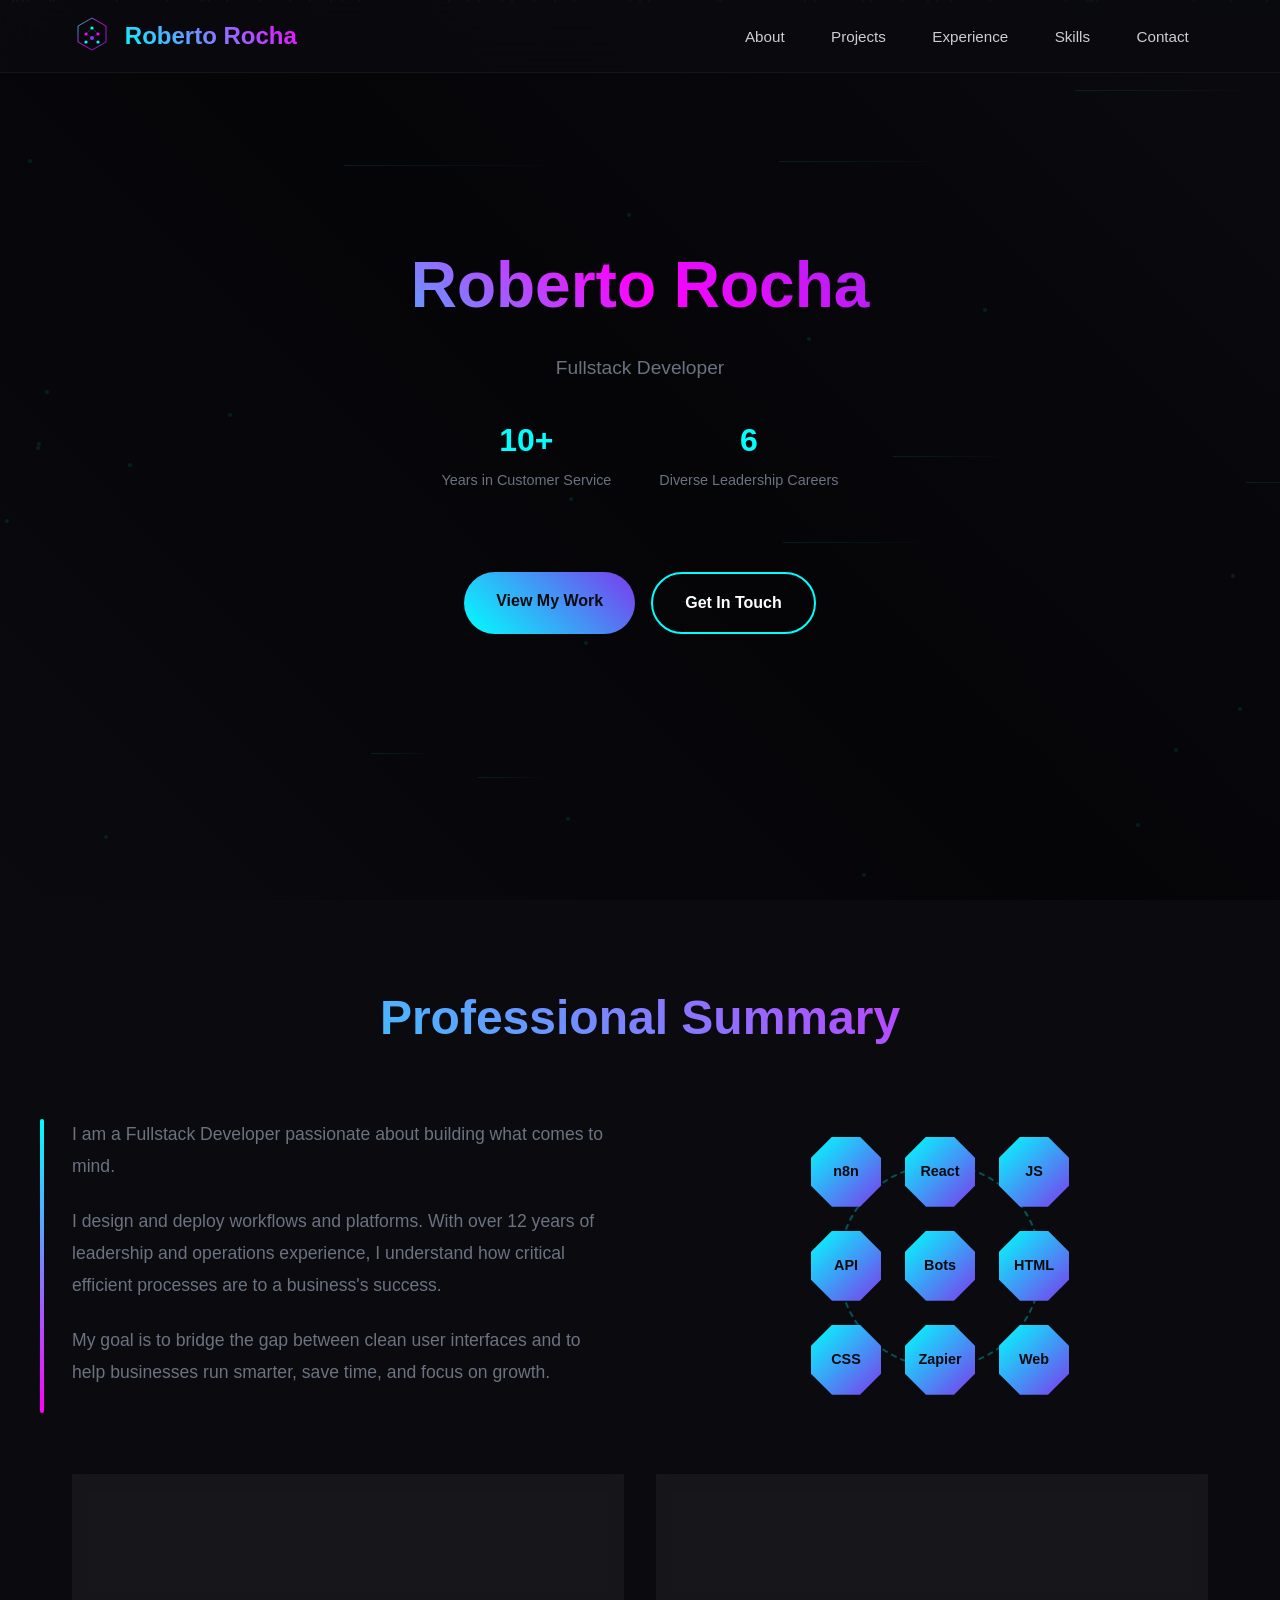
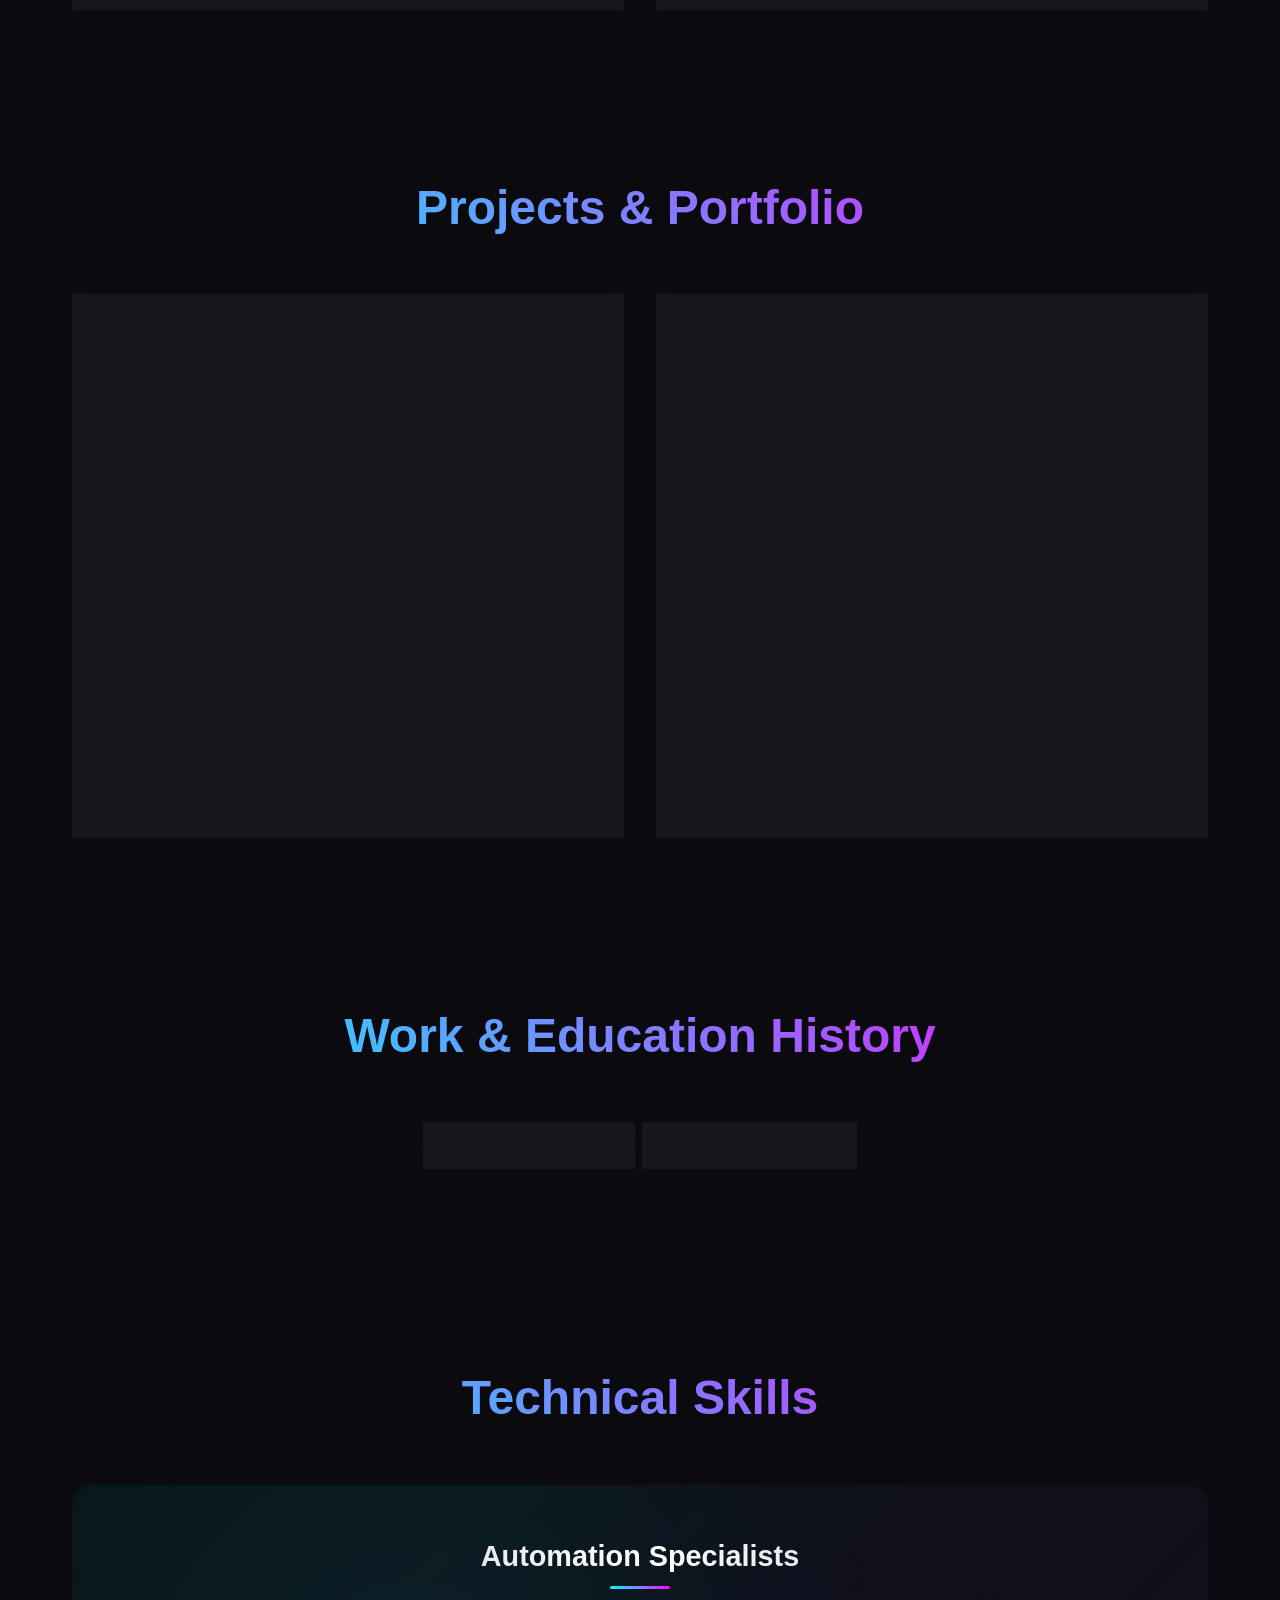
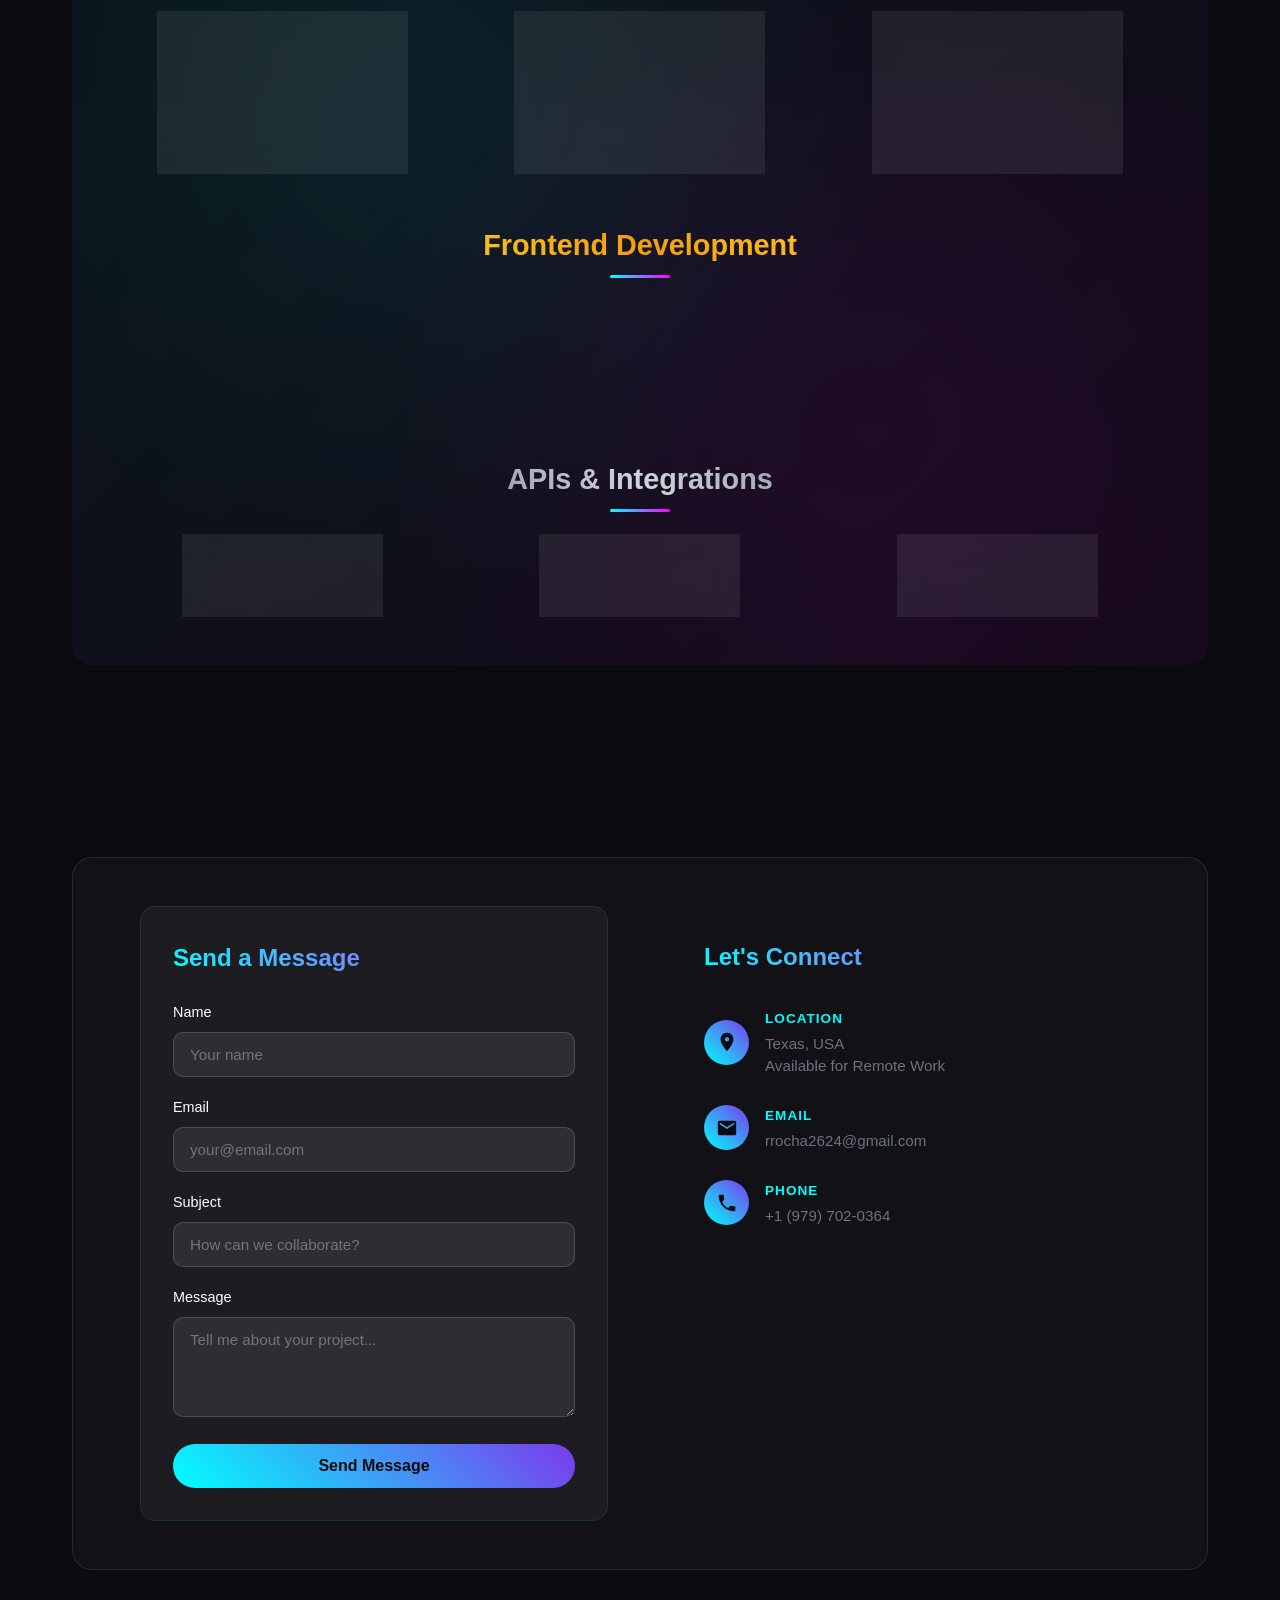
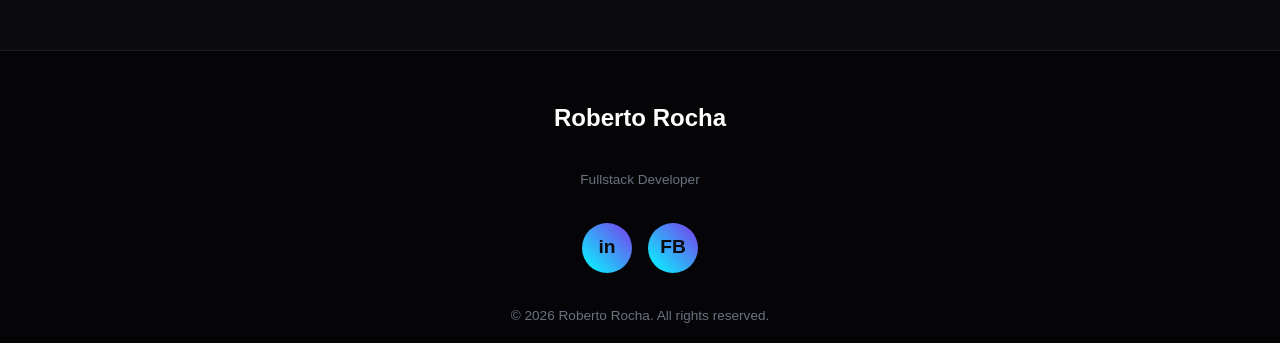
==== index.html @ 72999a42 "Add files via upload" ====
<!DOCTYPE html>
<html lang="en">
<head>
    <meta charset="UTF-8">
    <meta name="viewport" content="width=device-width, initial-scale=1.0">
    <title>Roberto Rocha - Fullstack Developer</title>
    <style>
        @charset "utf-8";
        * { margin: 0; padding: 0; box-sizing: border-box; }
        :root {
            --primary: #00ffff;
            --secondary: #ff00ff;
            --accent: #7c3aed;
            --dark: #0a0a0f;
            --darker: #050508;
            --light: #ffffff;
            --gray: #6b7280;
            --success: #00ff88;
        }
        body {
            font-family: 'Segoe UI', Tahoma, Geneva, Verdana, sans-serif;
            background: var(--dark);
            color: var(--light);
            overflow-x: hidden;
            line-height: 1.6;
        }
        p a { color: var(--accent); text-decoration: none; transition: color 0.3s ease; }
        p a:hover { color: var(--success); text-decoration: none; transition: color 0.3s ease; }

        /* Background Animation */
        .bg-animation {
            position: fixed; top: 0; left: 0; width: 100%; height: 100%;
            pointer-events: none; z-index: -1;
            background: linear-gradient(45deg, var(--dark) 0%, var(--darker) 50%, var(--dark) 100%);
        }
        .neural-network { position: absolute; width: 100%; height: 100%; opacity: 0.1; }
        .node {
            position: absolute; width: 4px; height: 4px;
            background: var(--primary); border-radius: 50%;
            animation: pulse 4s infinite;
        }
        .connection {
            position: absolute; height: 1px;
            background: linear-gradient(90deg, var(--primary), transparent);
            animation: flow 6s infinite;
        }
        @keyframes pulse { 0%, 100% { opacity: 0.3; transform: scale(1); } 50% { opacity: 1; transform: scale(1.2); } }
        @keyframes flow { 0% { opacity: 0; transform: scaleX(0); } 50% { opacity: 1; transform: scaleX(1); } 100% { opacity: 0; transform: scaleX(0); } }

        /* Header */
        header {
            position: fixed; top: 0; width: 100%;
            background: rgba(10, 10, 15, 0.9); backdrop-filter: blur(20px);
            z-index: 1000; transition: all 0.3s ease;
            border-bottom: 1px solid rgba(255, 255, 255, 0.05);
        }
        nav { display: flex; justify-content: space-between; align-items: center; padding: 1rem 2rem; max-width: 1200px; margin: 0 auto; }
        .logo { display: flex; align-items: center; gap: 0.8rem; text-decoration: none; transition: transform 0.3s ease; }
        .logo:hover { transform: translateY(-2px); }
        .logo-icon { width: 40px; height: 40px; }
        .logo-text {
            font-size: 1.5rem; font-weight: bold;
            background: linear-gradient(45deg, var(--primary), var(--secondary));
            -webkit-background-clip: text; -webkit-text-fill-color: transparent; background-clip: text;
        }
        .nav-links { display: flex; list-style: none; gap: 0.5rem; }
        .nav-links a {
            color: rgba(255, 255, 255, 0.8); text-decoration: none;
            transition: all 0.3s ease; position: relative; padding: 0.6rem 1.2rem;
            border-radius: 25px; font-weight: 500; font-size: 0.95rem; background: transparent;
        }
        .nav-links a:hover { color: var(--light); background: rgba(255, 255, 255, 0.05); }
        .nav-links a.active { color: var(--dark); background: linear-gradient(45deg, var(--primary), var(--accent)); font-weight: 600; }
        .nav-links a::after {
            content: ''; position: absolute; bottom: -2px; left: 50%; transform: translateX(-50%);
            width: 0; height: 2px; background: var(--primary); transition: width 0.3s ease; opacity: 0;
        }
        .nav-links a:hover::after { width: 30px; opacity: 1; }
        .nav-links a.active::after { display: none; }

        .mobile-menu { display: none; flex-direction: column; cursor: pointer; z-index: 1001; padding: 0.5rem; border-radius: 8px; transition: background 0.3s ease; }
        .mobile-menu:hover { background: rgba(255, 255, 255, 0.05); }
        .mobile-menu span { width: 25px; height: 2px; background: var(--light); margin: 3px 0; transition: 0.3s; border-radius: 2px; }
        .mobile-menu.active span:nth-child(1) { transform: rotate(-45deg) translate(-5px, 6px); }
        .mobile-menu.active span:nth-child(2) { opacity: 0; }
        .mobile-menu.active span:nth-child(3) { transform: rotate(45deg) translate(-5px, -6px); }
        
        .mobile-nav { display: none; position: fixed; top: 0; left: 0; width: 100%; height: 100vh; background: linear-gradient(135deg, rgba(10, 10, 15, 0.98), rgba(20, 20, 30, 0.98)); backdrop-filter: blur(20px); z-index: 1000; padding-top: 80px; }
        .mobile-nav.active { display: flex; flex-direction: column; align-items: center; justify-content: flex-start; }
        .mobile-nav a { color: rgba(255, 255, 255, 0.9); text-decoration: none; font-size: 1.2rem; margin: 0.5rem 0; padding: 1rem 2rem; border-radius: 30px; transition: all 0.3s ease; background: rgba(255, 255, 255, 0.03); backdrop-filter: blur(10px); border: 1px solid rgba(255, 255, 255, 0.05); min-width: 250px; text-align: center; font-weight: 500; position: relative; overflow: hidden; }
        .mobile-nav a::before { content: ''; position: absolute; top: 0; left: -100%; width: 100%; height: 100%; background: linear-gradient(90deg, transparent, rgba(0, 255, 255, 0.1), transparent); transition: left 0.5s ease; }
        .mobile-nav a:hover::before { left: 100%; }
        .mobile-nav a:hover { background: rgba(255, 255, 255, 0.08); border-color: rgba(0, 255, 255, 0.3); color: var(--primary); transform: scale(1.02); }
        .mobile-nav a.active { background: linear-gradient(45deg, var(--primary), var(--accent)); color: var(--dark); font-weight: 600; border-color: transparent; }

        /* Hero Section */
        .hero { height: 100vh; display: flex; align-items: center; justify-content: center; text-align: center; position: relative; overflow: hidden; }
        .hero-content { max-width: 800px; padding: 0 2rem; z-index: 2; }
        .hero h1 { font-size: clamp(2.5rem, 5vw, 4rem); margin-bottom: 1rem; background: linear-gradient(45deg, var(--primary), var(--secondary), var(--accent)); -webkit-background-clip: text; -webkit-text-fill-color: transparent; background-clip: text; animation: glow 2s ease-in-out infinite alternate; }
        @keyframes glow { from { filter: drop-shadow(0 0 20px rgba(0, 255, 255, 0.3)); } to { filter: drop-shadow(0 0 30px rgba(255, 0, 255, 0.5)); } }
        .hero p { font-size: 1.2rem; color: var(--gray); margin-bottom: 2rem; }
        .hero-stats { display: flex; justify-content: center; gap: 3rem; margin: 2rem 0; flex-wrap: wrap; }
        .stat { text-align: center; }
        .stat-number { font-size: 2rem; font-weight: bold; color: var(--primary); display: block; }
        .stat-label { color: var(--gray); font-size: 0.9rem; }
        
        .cta-buttons { display: flex; gap: 1rem; justify-content: center; flex-wrap: wrap; margin-top: 2rem; }
        .btn { padding: 1rem 2rem; border: none; border-radius: 50px; font-size: 1rem; font-weight: 600; cursor: pointer; transition: all 0.3s ease; text-decoration: none; display: inline-block; }
        .btn-primary { background: linear-gradient(45deg, var(--primary), var(--accent)); color: var(--dark); }
        .btn-primary:hover { transform: translateY(-2px); box-shadow: 0 10px 30px rgba(0, 255, 255, 0.3); }
        .btn-secondary { background: transparent; color: var(--light); border: 2px solid var(--primary); }
        .btn-secondary:hover { background: var(--primary); color: var(--dark); }

        /* Section Styles */
        .section { padding: 5rem 2rem; max-width: 1200px; margin: 0 auto; }
        .section h2 { font-size: clamp(2rem, 4vw, 3rem); text-align: center; margin-bottom: 3rem; background: linear-gradient(45deg, var(--primary), var(--secondary)); -webkit-background-clip: text; -webkit-text-fill-color: transparent; background-clip: text; }
        
        .about-content { display: grid; grid-template-columns: 1fr 1fr; gap: 4rem; align-items: center; margin-bottom: 3rem; }
        .about-text { font-size: 1.1rem; color: var(--gray); position: relative; }
        .about-text p { margin-bottom: 1.5rem; line-height: 1.8; }
        .about-text::before { content: ''; position: absolute; left: -2rem; top: 0; width: 4px; height: 100%; background: linear-gradient(to bottom, var(--primary), var(--secondary)); border-radius: 2px; }
        
        .about-stats { display: grid; grid-template-columns: repeat(2, 1fr); gap: 2rem; margin-top: 2rem; }
        .about-stat { background: rgba(255, 255, 255, 0.05); backdrop-filter: blur(10px); padding: 1.5rem; border-radius: 15px; text-align: center; border: 1px solid rgba(0, 255, 255, 0.2); transition: all 0.3s ease; }
        .about-stat:hover { transform: translateY(-5px); border-color: var(--primary); box-shadow: 0 10px 30px rgba(0, 255, 255, 0.2); }
        .about-stat-number { font-size: 2rem; font-weight: bold; color: var(--primary); display: block; margin-bottom: 0.5rem; }
        .about-stat-label { color: var(--gray); font-size: 0.9rem; }

        .about-visual { display: flex; justify-content: center; align-items: center; position: relative; }
        .blockchain-visual { display: grid; grid-template-columns: repeat(3, 1fr); gap: 1.5rem; padding: 2rem; justify-items: center; position: relative; }
        .blockchain-visual::before { content: ''; position: absolute; top: 50%; left: 50%; width: 200px; height: 200px; border: 2px dashed rgba(0, 255, 255, 0.3); border-radius: 50%; transform: translate(-50%, -50%); animation: rotate 20s linear infinite; }
        @keyframes rotate { from { transform: translate(-50%, -50%) rotate(0deg); } to { transform: translate(-50%, -50%) rotate(360deg); } }
        .block { width: 70px; height: 70px; background: linear-gradient(135deg, var(--primary), var(--accent)); clip-path: polygon(30% 0%, 70% 0%, 100% 30%, 100% 70%, 70% 100%, 30% 100%, 0% 70%, 0% 30%); display: flex; align-items: center; justify-content: center; color: var(--dark); font-weight: bold; font-size: 0.9rem; animation: hexPulse 8s infinite; position: relative; overflow: hidden; z-index: 2; }
        .block::before { content: ''; position: absolute; top: 0; left: -100%; width: 100%; height: 100%; background: linear-gradient(90deg, transparent, rgba(255, 255, 255, 0.4), transparent); animation: hexShine 6s infinite; }
        .block:nth-child(odd) { animation-delay: -4s; }
        .block:nth-child(even) { animation-delay: -2s; }
        @keyframes hexPulse { 0%, 100% { transform: scale(1) rotate(0deg); box-shadow: 0 0 20px rgba(0, 255, 255, 0.4); } 50% { transform: scale(1.1) rotate(180deg); box-shadow: 0 0 40px rgba(255, 0, 255, 0.6); } }
        @keyframes hexShine { 0% { left: -100%; } 50% { left: 100%; } 100% { left: -100%; } }

        .hex-decoration { position: absolute; width: 30px; height: 30px; background: linear-gradient(45deg, var(--primary), var(--secondary)); clip-path: polygon(30% 0%, 70% 0%, 100% 30%, 100% 70%, 70% 100%, 30% 100%, 0% 70%, 0% 30%); opacity: 0.1; animation: hexFloat 12s infinite; }
        @keyframes hexFloat { 0%, 100% { transform: translateY(0px) rotate(0deg); } 50% { transform: translateY(-20px) rotate(180deg); } }

        /* Projects Section */
        .speakers-grid { display: grid; grid-template-columns: repeat(auto-fit, minmax(280px, 1fr)); gap: 2rem; }
        .speaker-card { background: rgba(255, 255, 255, 0.05); backdrop-filter: blur(10px); border-radius: 20px; padding: 2rem; text-align: center; transition: all 0.3s ease; border: 1px solid rgba(0, 255, 255, 0.1); display: flex; flex-direction: column; justify-content: space-between;}
        .speaker-card:hover { transform: translateY(-10px); box-shadow: 0 20px 40px rgba(0, 255, 255, 0.2); border-color: var(--primary); }
        .speaker-avatar { width: 80px; height: 80px; border-radius: 20%; background: linear-gradient(45deg, var(--primary), var(--secondary)); margin: 0 auto 1rem; display: flex; align-items: center; justify-content: center; font-size: 1.5rem; color: var(--dark); font-weight: bold;}
        .speaker-name { font-size: 1.3rem; font-weight: bold; margin-bottom: 0.5rem; }
        .speaker-title { color: var(--primary); margin-bottom: 1rem; font-size: 0.9rem;}
        .speaker-bio { color: var(--gray); font-size: 0.95rem; text-align: left;}
        .speaker-bio ul { padding-left: 20px; margin-top: 10px; }
        .speaker-bio li { margin-bottom: 8px; }

        /* Schedule / Experience Section */
        .schedule-tabs { display: flex; justify-content: center; margin-bottom: 2rem; gap: 0.5rem; flex-wrap: wrap; }
        .tab-btn { padding: 0.8rem 1.5rem; background: rgba(255, 255, 255, 0.05); color: var(--gray); border: 2px solid rgba(255, 255, 255, 0.1); border-radius: 25px; cursor: pointer; transition: all 0.3s ease; font-size: 0.9rem; backdrop-filter: blur(10px); }
        .tab-btn.active { background: linear-gradient(45deg, var(--primary), var(--accent)); color: var(--dark); border-color: transparent; transform: scale(1.05); }
        .schedule-content { display: none; }
        .schedule-content.active { display: block; animation: slideIn 0.4s ease; }
        @keyframes slideIn { from { opacity: 0; transform: translateY(15px); } to { opacity: 1; transform: translateY(0); } }
        
        .timeline { display: grid; gap: 1rem; max-width: 900px; margin: 0 auto; }
        .timeline-item { background: rgba(255, 255, 255, 0.05); backdrop-filter: blur(10px); border-radius: 12px; border: 1px solid rgba(0, 255, 255, 0.1); overflow: hidden; transition: all 0.3s ease; }
        .timeline-item:hover { border-color: var(--primary); box-shadow: 0 5px 20px rgba(0, 255, 255, 0.15); }
        .timeline-header { padding: 1.2rem; cursor: pointer; display: grid; grid-template-columns: 180px 1fr auto; gap: 1rem; align-items: center; background: rgba(255, 255, 255, 0.02); transition: background 0.3s ease; }
        .timeline-header:hover { background: rgba(0, 255, 255, 0.05); }
        .timeline-time { color: var(--primary); font-weight: bold; font-size: 0.9rem; text-align: center; background: rgba(0, 255, 255, 0.1); padding: 0.5rem; border-radius: 8px; border: 1px solid rgba(0, 255, 255, 0.2); }
        .timeline-info { display: flex; flex-direction: column; gap: 0.3rem; }
        .timeline-title { font-size: 1.1rem; font-weight: bold; color: var(--light); margin: 0; }
        .timeline-speaker { color: var(--primary); font-size: 0.9rem; font-weight: 500; }
        .timeline-collapse-icon { font-size: 1rem; transition: transform 0.3s ease; color: var(--primary); width: 24px; height: 24px; display: flex; align-items: center; justify-content: center; background: rgba(0, 255, 255, 0.1); border-radius: 50%; }
        .timeline-item.expanded .timeline-collapse-icon { transform: rotate(180deg); background: var(--primary); color: var(--dark); }
        .timeline-details { max-height: 0; overflow: hidden; transition: max-height 0.3s ease; padding: 0 1.2rem; }
        .timeline-item.expanded .timeline-details { max-height: 400px; padding: 0 1.2rem 1.2rem; }
        .timeline-desc { color: var(--gray); font-size: 0.95rem; line-height: 1.6; padding-top: 1rem; border-top: 1px solid rgba(255, 255, 255, 0.1); }
        .timeline-desc ul { padding-left: 20px; }
        .timeline-desc li { margin-bottom: 5px; }

        /* Skills Section */
        .sponsors-section { background: linear-gradient(135deg, rgba(0, 255, 255, 0.05), rgba(255, 0, 255, 0.05)); border-radius: 20px; padding: 3rem; margin: 2rem 0; position: relative; overflow: hidden; }
        .sponsors-section::before { content: ''; position: absolute; top: 0; left: 0; right: 0; bottom: 0; background: radial-gradient(circle at 30% 30%, rgba(0, 255, 255, 0.1), transparent 50%), radial-gradient(circle at 70% 70%, rgba(255, 0, 255, 0.1), transparent 50%); opacity: 0.6; }
        .sponsor-tiers { display: grid; gap: 3rem; position: relative; z-index: 2; }
        .sponsor-tier { text-align: center; }
        .tier-title { font-size: 1.8rem; font-weight: bold; margin-bottom: 2rem; position: relative; display: inline-block; }
        .tier-title.platinum { background: linear-gradient(45deg, #e5e7eb, #ffffff, #e5e7eb); -webkit-background-clip: text; -webkit-text-fill-color: transparent; background-clip: text; }
        .tier-title.gold { background: linear-gradient(45deg, #fbbf24, #f59e0b, #fbbf24); -webkit-background-clip: text; -webkit-text-fill-color: transparent; background-clip: text; }
        .tier-title.silver { background: linear-gradient(45deg, #9ca3af, #d1d5db, #9ca3af); -webkit-background-clip: text; -webkit-text-fill-color: transparent; background-clip: text; }
        .tier-title::after { content: ''; position: absolute; bottom: -10px; left: 50%; transform: translateX(-50%); width: 60px; height: 3px; background: linear-gradient(90deg, var(--primary), var(--secondary)); border-radius: 2px; }
        
        .sponsors-grid { display: grid; gap: 2rem; align-items: center; justify-items: center; }
        .sponsors-grid.platinum { grid-template-columns: repeat(auto-fit, minmax(200px, 1fr)); }
        .sponsors-grid.gold { grid-template-columns: repeat(auto-fit, minmax(180px, 1fr)); }
        .sponsors-grid.silver { grid-template-columns: repeat(auto-fit, minmax(150px, 1fr)); }
        
        .sponsor-card { background: rgba(255, 255, 255, 0.08); backdrop-filter: blur(15px); border-radius: 25px; padding: 1.5rem; text-align: center; transition: all 0.4s ease; border: 2px solid rgba(255, 255, 255, 0.1); position: relative; overflow: hidden; width: 100%; }
        .sponsor-card::before { content: ''; position: absolute; top: 0; left: -100%; width: 100%; height: 100%; background: linear-gradient(90deg, transparent, rgba(255, 255, 255, 0.1), transparent); transition: left 0.6s ease; }
        .sponsor-card:hover::before { left: 100%; }
        .sponsor-card.platinum { border-color: rgba(229, 231, 235, 0.3); max-width: 250px; }
        .sponsor-card.platinum:hover { transform: translateY(-10px) scale(1.02); border-color: #e5e7eb; box-shadow: 0 15px 30px rgba(229, 231, 235, 0.25); }
        .sponsor-card.gold { border-color: rgba(251, 191, 36, 0.3); max-width: 220px; }
        .sponsor-card.gold:hover { transform: translateY(-8px) scale(1.02); border-color: #fbbf24; box-shadow: 0 12px 25px rgba(251, 191, 36, 0.25); }
        .sponsor-card.silver { border-color: rgba(156, 163, 175, 0.3); max-width: 200px; }
        .sponsor-card.silver:hover { transform: translateY(-5px) scale(1.02); border-color: #9ca3af; box-shadow: 0 10px 20px rgba(156, 163, 175, 0.25); }
        
        .sponsor-logo { margin: 0 auto 1rem; display: flex; align-items: center; justify-content: center; color: var(--dark); font-weight: bold; position: relative; border-radius: 20px; overflow: hidden; }
        .sponsor-card.platinum .sponsor-logo { width: 80px; height: 80px; background: linear-gradient(135deg, #f3f4f6, #ffffff, #e5e7eb); font-size: 1.5rem; box-shadow: 0 10px 30px rgba(229, 231, 235, 0.3); }
        .sponsor-card.gold .sponsor-logo { width: 70px; height: 70px; background: linear-gradient(135deg, #fbbf24, #f59e0b, #d97706); font-size: 1.3rem; box-shadow: 0 8px 25px rgba(251, 191, 36, 0.3); }
        .sponsor-card.silver .sponsor-logo { width: 60px; height: 60px; background: linear-gradient(135deg, #9ca3af, #d1d5db, #6b7280); font-size: 1.1rem; box-shadow: 0 6px 20px rgba(156, 163, 175, 0.3); }
        
        .sponsor-name { font-size: 1.2rem; font-weight: bold; color: var(--light); }
        
        /* Contact Info Section */
        .contact-info-section { margin-top: 3rem; padding: 3rem 2rem; background: rgba(255, 255, 255, 0.03); border-radius: 20px; border: 1px solid rgba(255, 255, 255, 0.1); }
        .contact-container { display: grid; grid-template-columns: 1fr 1fr; gap: 4rem; max-width: 1000px; margin: 0 auto; align-items: start; }
        .contact-form-column { background: rgba(255, 255, 255, 0.05); padding: 2rem; border-radius: 15px; border: 1px solid rgba(0, 255, 255, 0.1); }
        .contact-form-title { font-size: 1.5rem; font-weight: bold; margin-bottom: 1.5rem; background: linear-gradient(45deg, var(--primary), var(--secondary)); -webkit-background-clip: text; -webkit-text-fill-color: transparent; background-clip: text; }
        .contact-form { display: flex; flex-direction: column; gap: 1.2rem; }
        .form-field { display: flex; flex-direction: column; gap: 0.5rem; }
        .form-field label { color: var(--light); font-size: 0.9rem; font-weight: 500; }
        .form-field input, .form-field textarea { padding: 0.8rem 1rem; background: rgba(255, 255, 255, 0.08); border: 1px solid rgba(255, 255, 255, 0.15); border-radius: 10px; color: var(--light); font-size: 0.95rem; font-family: inherit; transition: all 0.3s ease; }
        .form-field input:focus, .form-field textarea:focus { outline: none; border-color: var(--primary); background: rgba(255, 255, 255, 0.12); box-shadow: 0 0 15px rgba(0, 255, 255, 0.2); }
        .form-field textarea { resize: vertical; min-height: 100px; }
        .contact-submit-btn { padding: 0.8rem 2rem; background: linear-gradient(45deg, var(--primary), var(--accent)); border: none; border-radius: 25px; color: var(--dark); font-size: 1rem; font-weight: bold; cursor: pointer; transition: all 0.3s ease; margin-top: 0.5rem; }
        .contact-submit-btn:hover { transform: translateY(-2px); box-shadow: 0 10px 25px rgba(0, 255, 255, 0.3); }
        
        .contact-info-column { padding: 2rem; }
        .contact-info-title { font-size: 1.5rem; font-weight: bold; margin-bottom: 2rem; background: linear-gradient(45deg, var(--primary), var(--secondary)); -webkit-background-clip: text; -webkit-text-fill-color: transparent; background-clip: text; }
        .contact-info-grid { display: flex; flex-direction: column; gap: 1.8rem; }
        .contact-item { display: flex; align-items: center; gap: 1rem; }
        .contact-icon { width: 45px; height: 45px; background: linear-gradient(45deg, var(--primary), var(--accent)); border-radius: 50%; display: flex; align-items: center; justify-content: center; flex-shrink: 0; }
        .contact-icon svg { width: 22px; height: 22px; fill: var(--dark); }
        .contact-details { display: flex; flex-direction: column; gap: 0.2rem; }
        .contact-label { font-size: 0.85rem; color: var(--primary); font-weight: 600; text-transform: uppercase; letter-spacing: 1px; }
        .contact-value { color: var(--gray); font-size: 0.95rem; line-height: 1.4; }
        .contact-value a { color: var(--gray); text-decoration: none; transition: color 0.3s ease; }
        .contact-value a:hover { color: var(--primary); }
        
        /* Footer */
        footer { background: var(--darker); padding: 3rem 2rem 1rem; text-align: center; border-top: 1px solid rgba(255, 255, 255, 0.1); }
        footer p { margin-top: 2rem; color: var(--gray); font-size: 0.85rem; }
        .footer-content { max-width: 1200px; margin: 0 auto; }
        .social-links { display: flex; justify-content: center; gap: 1rem; margin: 2rem 0; }
        .social-link { width: 50px; height: 50px; background: linear-gradient(45deg, var(--primary), var(--accent)); border-radius: 50%; display: flex; align-items: center; justify-content: center; text-decoration: none; color: var(--dark); font-weight: bold; transition: all 0.3s ease; font-size: 1.2rem;}
        .social-link:hover { transform: translateY(-5px); box-shadow: 0 10px 20px rgba(0, 255, 255, 0.3); }
        
        /* Particles */
        .particles { position: absolute; top: 0; left: 0; width: 100%; height: 100%; overflow: hidden; }
        .particle { position: absolute; width: 2px; height: 2px; background: var(--primary); border-radius: 50%; animation: float 10s infinite; }
        @keyframes float { 0%, 100% { transform: translateY(100vh) translateX(0); opacity: 0; } 10% { opacity: 1; } 90% { opacity: 1; } 100% { transform: translateY(-100px) translateX(100px); opacity: 0; } }
        
        /* Scroll-triggered animations */
        .animate-on-scroll { opacity: 0; transform: translateY(50px); transition: all 0.8s cubic-bezier(0.25, 0.46, 0.45, 0.94); }
        .animate-on-scroll.animated { opacity: 1; transform: translateY(0); }
        .animate-on-scroll.slide-left { transform: translateX(-50px); }
        .animate-on-scroll.slide-left.animated { transform: translateX(0); }
        .animate-on-scroll.slide-right { transform: translateX(50px); }
        .animate-on-scroll.slide-right.animated { transform: translateX(0); }
        .animate-on-scroll.scale-up { transform: scale(0.8); }
        .animate-on-scroll.scale-up.animated { transform: scale(1); }
        .stagger-animation { animation-delay: calc(var(--stagger) * 0.1s); }
        
        @media (max-width: 768px) {
            .nav-links { display: none; }
            .mobile-menu { display: flex; }
            .hero-stats { gap: 1.5rem; }
            .cta-buttons { flex-direction: column; align-items: center; gap: 1rem; }
            .btn { width: 100%; max-width: 280px; }
            .about-content { grid-template-columns: 1fr; text-align: center; gap: 2rem; }
            .about-text::before { display: none; }
            .about-stats { grid-template-columns: repeat(2, 1fr); gap: 1rem; }
            .blockchain-visual { grid-template-columns: repeat(3, 1fr); gap: 1rem; padding: 1.5rem; }
            .timeline-header { grid-template-columns: 1fr; gap: 0.8rem; padding: 1rem; }
            .contact-container { grid-template-columns: 1fr; gap: 2rem; }
            .contact-form-column, .contact-info-column { padding: 1.5rem; }
        }
    </style>
</head>
<body>
    <!-- Background Animation -->
    <div class="bg-animation">
        <div class="neural-network" id="neuralNetwork"></div>
        <div class="particles" id="particles"></div>
    </div>

    <!-- Header -->
    <header>
        <nav>
            <a href="#home" class="logo">
                <svg class="logo-icon" viewBox="0 0 100 100" xmlns="http://www.w3.org/2000/svg">
                    <!-- Hexagon background -->
                    <polygon points="50,5 85,25 85,65 50,85 15,65 15,25" fill="none" stroke="url(#gradientStroke)" stroke-width="2"/>
                    <!-- Neural network nodes -->
                    <circle cx="50" cy="30" r="4" fill="#00ffff"/><circle cx="35" cy="45" r="4" fill="#ff00ff"/><circle cx="65" cy="45" r="4" fill="#ff00ff"/><circle cx="35" cy="65" r="4" fill="#00ffff"/><circle cx="65" cy="65" r="4" fill="#00ffff"/><circle cx="50" cy="55" r="5" fill="#7c3aed"/>
                    <!-- Connection lines -->
                    <line x1="50" y1="30" x2="35" y2="45" stroke="#00ffff" stroke-width="1" opacity="0.5"/><line x1="50" y1="30" x2="65" y2="45" stroke="#00ffff" stroke-width="1" opacity="0.5"/><line x1="35" y1="45" x2="50" y2="55" stroke="#ff00ff" stroke-width="1" opacity="0.5"/><line x1="65" y1="45" x2="50" y2="55" stroke="#ff00ff" stroke-width="1" opacity="0.5"/><line x1="50" y1="55" x2="35" y2="65" stroke="#7c3aed" stroke-width="1" opacity="0.5"/><line x1="50" y1="55" x2="65" y2="65" stroke="#7c3aed" stroke-width="1" opacity="0.5"/>
                    <defs>
                        <linearGradient id="gradientStroke" x1="0%" y1="0%" x2="100%" y2="100%">
                            <stop offset="0%" style="stop-color:#00ffff;stop-opacity:1" />
                            <stop offset="50%" style="stop-color:#ff00ff;stop-opacity:1" />
                            <stop offset="100%" style="stop-color:#7c3aed;stop-opacity:1" />
                        </linearGradient>
                    </defs>
                </svg>
                <span class="logo-text">Roberto Rocha</span>
            </a>
            <ul class="nav-links">
                <li><a href="#about">About</a></li>
                <li><a href="#projects">Projects</a></li>
                <li><a href="#experience">Experience</a></li>
                <li><a href="#skills">Skills</a></li>
                <li><a href="#contact">Contact</a></li>
            </ul>
            <div class="mobile-menu" onclick="toggleMenu()">
                <span></span><span></span><span></span>
            </div>
        </nav>
        <div class="mobile-nav" id="mobileNav">
            <a href="#about" onclick="closeMenu()">About</a>
            <a href="#projects" onclick="closeMenu()">Projects</a>
            <a href="#experience" onclick="closeMenu()">Experience</a>
            <a href="#skills" onclick="closeMenu()">Skills</a>
            <a href="#contact" onclick="closeMenu()">Contact</a>
        </div>
    </header>

    <!-- Hero Section -->
    <section id="home" class="hero">
        <div class="hero-content">
            <h1>Roberto Rocha</h1>
            <p>Fullstack Developer</p>
            
            <div class="hero-stats">
                <div class="stat">
                    <span class="stat-number" data-target="12">0</span>
                    <span class="stat-label">Years in Customer Service</span>
                </div>
                <div class="stat">
                    <span class="stat-number" data-target="8">0</span>
                    <span class="stat-label">Diverse Leadership Careers</span>
                </div>
            <div class="cta-buttons">
                <a href="#projects" class="btn btn-primary">View My Work</a>
                <a href="#contact" class="btn btn-secondary">Get In Touch</a>
            </div>
        </div>
    </section>

    <!-- About Section -->
    <section id="about" class="section">
        <h2 class="animate-on-scroll">Professional Summary</h2>
        <div class="about-content">
            <div class="about-text animate-on-scroll slide-left">
                <p>I am a Fullstack Developer passionate about building what comes to mind.</p>
                <p>I design and deploy workflows and platforms. With over 12 years of leadership and operations experience, I understand how critical efficient processes are to a business's success.</p>
                <p>My goal is to bridge the gap between clean user interfaces and to help businesses run smarter, save time, and focus on growth.</p>
            </div>
            <div class="about-visual animate-on-scroll slide-right">
                <div class="blockchain-visual">
                    <div class="block">n8n</div>
                    <div class="block">React</div>
                    <div class="block">JS</div>
                    <div class="block">API</div>
                    <div class="block">Bots</div>
                    <div class="block">HTML</div>
                    <div class="block">CSS</div>
                    <div class="block">Zapier</div>
                    <div class="block">Web</div>
                </div>
            </div>
        </div>
        
        <div class="about-stats animate-on-scroll scale-up">
            <div class="about-stat">
                <span class="about-stat-number">3</span>
                <span class="about-stat-label">Custom Business Systems Built</span>
            </div>
            <div class="about-stat">
                <span class="about-stat-number">4</span>
                <span class="about-stat-label">Management Positions Led</span>
            </div>
        </div>
    </section>

    <!-- Projects Section -->
    <section id="projects" class="section">
        <h2 class="animate-on-scroll">Projects & Portfolio</h2>
        <div class="speakers-grid">
                        <div class="speaker-card animate-on-scroll scale-up stagger-animation" style="--stagger: 1;">
                <div class="speaker-avatar">ST</div>
                <h3 class="speaker-name">Story Time</h3>
                <div class="speaker-title">Enjoy the following Story</div>
                <div class="speaker-bio">
                    <ul>
                        <li><a href="https://the-convergence-of-realms.vercel.app/" target="_blank" rel="noopener noreferrer">
      Click here to read and view the Story
    </a></li>
                        <li>Ready-to-Launch Solutions: Receive a fully built, beautifully crafted website designed to elevate your brand.</li>
                        <li>Tell Your Brand's Story: Engage your audience with a compelling narrative woven directly into your user experience.</li>
                        <li>Experience the Full Story: We do not just build web pages; we create immersive digital experiences that capture the essence of your brand.</li>
                    </ul>
                </div>
            </div>
            <div class="speaker-card animate-on-scroll scale-up stagger-animation" style="--stagger: 1;">
                <div class="speaker-avatar">AS</div>
                <h3 class="speaker-name">Automated Systems</h3>
                <div class="speaker-title">n8n • Airtable • Fillout • Gmail</div>
                <div class="speaker-bio">
                    <ul>
                        <li>Built a fully automated 5-workflow system covering customer bookings, appointments, staff updates, and payment tracking.</li>
                        <li>Implemented new vs returning client detection.</li>
                        <li>Payment plan tracker accumulates installments automatically and fires final receipts.</li>
                        <li>Error handler workflow monitors all workflows and sends detailed failure alerts.</li>
                        <li>Every submission is securely saved to an Airtable database.</li>
                        <li>Triggers a branded Gmail notification with a convenient one-click reply link.</li>
                    </ul>
                </div>
            </div>
        </div>
    </section>

    <!-- Experience Section -->
    <section id="experience" class="section">
        <h2 class="animate-on-scroll">Work & Education History</h2>
        
        <div class="schedule-tabs">
            <button class="tab-btn" onclick="showSchedule('day2', event)">Leadership & Operations</button>
            <button class="tab-btn" onclick="showSchedule('day3', event)">Early Career & Education</button>
        </div>

        <div id="day2" class="schedule-content">
            <div class="timeline">
                <div class="timeline-item animate-on-scroll" onclick="toggleTimelineItem(this)">
                    <div class="timeline-header">
                        <div class="timeline-time">Apr 2021 - Present</div>
                        <div class="timeline-info">
                            <div class="timeline-title">Team Lead – Fresh Area</div>
                            <div class="timeline-speaker">Walmart</div>
                        </div>
                        <div class="timeline-collapse-icon">▼</div>
                    </div>
                    <div class="timeline-details">
                        <div class="timeline-desc">
                            <ul>
                                <li>Direct daily operations for the entire Fresh division (Deli, Bakery, Meat, Produce), managing a multi-department team to meet aggressive sales goals.</li>
                                <li>Enforce strict food safety, cold chain compliance, and health department standards.</li>
                                <li>Coordinate overnight replenishment and merchandising strategies for 100% "Grand Opening" readiness.</li>
                            </ul>
                        </div>
                    </div>
                </div>
                <div class="timeline-item animate-on-scroll" onclick="toggleTimelineItem(this)">
                    <div class="timeline-header">
                        <div class="timeline-time">Jun 2017 - Apr 2021</div>
                        <div class="timeline-info">
                            <div class="timeline-title">Department Manager – Frozen & Dairy</div>
                            <div class="timeline-speaker">Walmart</div>
                        </div>
                        <div class="timeline-collapse-icon">▼</div>
                    </div>
                    <div class="timeline-details">
                        <div class="timeline-desc">
                            <ul>
                                <li>Owned the end-to-end performance of two high-traffic departments, consistently hitting KPIs for availability and inventory accuracy.</li>
                                <li>Mentored and trained associates on scanning procedures, stocking efficiency, and customer service.</li>
                            </ul>
                        </div>
                    </div>
                </div>
                <div class="timeline-item animate-on-scroll" onclick="toggleTimelineItem(this)">
                    <div class="timeline-header">
                        <div class="timeline-time">Jan 2014 - Jun 2017</div>
                        <div class="timeline-info">
                            <div class="timeline-title">Sales Associate – Produce</div>
                            <div class="timeline-speaker">Walmart</div>
                        </div>
                        <div class="timeline-collapse-icon">▼</div>
                    </div>
                    <div class="timeline-details">
                        <div class="timeline-desc">
                            <ul>
                                <li>Maintained department cleanliness and visual appeal through proactive culling, rotation, and high-quality stocking.</li>
                            </ul>
                        </div>
                    </div>
                </div>
            </div>
        </div>

        <div id="day3" class="schedule-content">
            <div class="timeline">
                <div class="timeline-item animate-on-scroll" onclick="toggleTimelineItem(this)">
                    <div class="timeline-header">
                        <div class="timeline-time">Jan 2013 - Dec 2013</div>
                        <div class="timeline-info">
                            <div class="timeline-title">Production Operator</div>
                            <div class="timeline-speaker">Prime Products</div>
                        </div>
                        <div class="timeline-collapse-icon">▼</div>
                    </div>
                    <div class="timeline-details">
                        <div class="timeline-desc">
                            <ul>
                                <li>Operated high-volume machinery for the manufacturing of plastic sport bottles and drink containers.</li>
                                <li>Conducted thorough quality inspections of molded products.</li>
                            </ul>
                        </div>
                    </div>
                </div>
                <div class="timeline-item animate-on-scroll" onclick="toggleTimelineItem(this)">
                    <div class="timeline-header">
                        <div class="timeline-time">Jan 2012 - Dec 2012</div>
                        <div class="timeline-info">
                            <div class="timeline-title">Production Worker</div>
                            <div class="timeline-speaker">Monogram Dog Food Factory</div>
                        </div>
                        <div class="timeline-collapse-icon">▼</div>
                    </div>
                    <div class="timeline-details">
                        <div class="timeline-desc">
                            <ul>
                                <li>Executed the daily cooking and preparation of various pet food formulas.</li>
                                <li>Operated automated bagging and sealing equipment.</li>
                            </ul>
                        </div>
                    </div>
                </div>
                <div class="timeline-item animate-on-scroll" onclick="toggleTimelineItem(this)">
                    <div class="timeline-header">
                        <div class="timeline-time">Sep 2018 - Nov 2020</div>
                        <div class="timeline-info">
                            <div class="timeline-title">Data Analysis & Programming Class</div>
                            <div class="timeline-speaker">High School</div>
                        </div>
                        <div class="timeline-collapse-icon">▼</div>
                    </div>
                    <div class="timeline-details">
                        <div class="timeline-desc">
                            <p>Focused on Financial Accounting, Data Analysis, Programming, and Machine Learning concepts.</p>
                        </div>
                    </div>
                </div>
            </div>
        </div>
    </section>

    <!-- Skills Section -->
    <section id="skills" class="section">
        <h2 class="animate-on-scroll">Technical Skills</h2>
        <div class="sponsors-section animate-on-scroll">
            <div class="sponsor-tiers">
                <!-- Automation -->
                <div class="sponsor-tier">
                    <h3 class="tier-title platinum">Automation Specialists</h3>
                    <div class="sponsors-grid platinum">
                        <div class="sponsor-card platinum animate-on-scroll scale-up stagger-animation" style="--stagger: 1;">
                            <div class="sponsor-logo" style="background: transparent; box-shadow:none; height:auto; color:var(--light);">🤖</div>
                            <h4 class="sponsor-name">n8n</h4>
                            <p class="sponsor-description">Workflow Automation</p>
                        </div>
                        <div class="sponsor-card platinum animate-on-scroll scale-up stagger-animation" style="--stagger: 2;">
                            <div class="sponsor-logo" style="background: transparent; box-shadow:none; height:auto; color:var(--light);">📊</div>
                            <h4 class="sponsor-name">Airtable</h4>
                            <p class="sponsor-description">Database Management</p>
                        </div>
                        <div class="sponsor-card platinum animate-on-scroll scale-up stagger-animation" style="--stagger: 3;">
                            <div class="sponsor-logo" style="background: transparent; box-shadow:none; height:auto; color:var(--light);">⚡</div>
                            <h4 class="sponsor-name">Zapier / Make</h4>
                            <p class="sponsor-description">Integrations</p>
                        </div>
                    </div>
                </div>

                <!-- Frontend -->
                <div class="sponsor-tier">
                    <h3 class="tier-title gold">Frontend Development</h3>
                    <div class="sponsors-grid gold">
                        <div class="sponsor-card gold animate-on-scroll scale-up stagger-animation" style="--stagger: 4;">
                            <h4 class="sponsor-name">React.js</h4>
                            <p class="sponsor-description">UI Library</p>
                        </div>
                        <div class="sponsor-card gold animate-on-scroll scale-up stagger-animation" style="--stagger: 5;">
                            <h4 class="sponsor-name">JavaScript</h4>
                            <p class="sponsor-description">Core Language</p>
                        </div>
                        <div class="sponsor-card gold animate-on-scroll scale-up stagger-animation" style="--stagger: 6;">
                            <h4 class="sponsor-name">HTML5 / CSS3</h4>
                            <p class="sponsor-description">Web Structure</p>
                        </div>
                    </div>
                </div>

                <!-- Integrations -->
                <div class="sponsor-tier">
                    <h3 class="tier-title silver">APIs & Integrations</h3>
                    <div class="sponsors-grid silver">
                        <div class="sponsor-card silver animate-on-scroll scale-up stagger-animation" style="--stagger: 7;">
                            <h4 class="sponsor-name">REST APIs</h4>
                        </div>
                        <div class="sponsor-card silver animate-on-scroll scale-up stagger-animation" style="--stagger: 8;">
                            <h4 class="sponsor-name">Webhooks</h4>
                        </div>
                        <div class="sponsor-card silver animate-on-scroll scale-up stagger-animation" style="--stagger: 9;">
                            <h4 class="sponsor-name">GitHub / Git</h4>
                        </div>
                    </div>
                </div>
            </div>
        </div>
    </section>

    <!-- Contact Section -->
    <section id="contact" class="section">
        <div class="contact-info-section animate-on-scroll" style="margin-top: 0;">
            <div class="contact-container">
                <!-- Contact Form Column -->
                <div class="contact-form-column">
                    <h3 class="contact-form-title">Send a Message</h3>
                    <form class="contact-form" onsubmit="handleContactSubmit(event)">
                        <div class="form-field">
                            <label for="contactName">Name</label>
                            <input type="text" id="contactName" required placeholder="Your name">
                        </div>
                        <div class="form-field">
                            <label for="contactEmail">Email</label>
                            <input type="email" id="contactEmail" required placeholder="your@email.com">
                        </div>
                        <div class="form-field">
                            <label for="contactSubject">Subject</label>
                            <input type="text" id="contactSubject" required placeholder="How can we collaborate?">
                        </div>
                        <div class="form-field">
                            <label for="contactMessage">Message</label>
                            <textarea id="contactMessage" required placeholder="Tell me about your project..."></textarea>
                        </div>
                        <button type="submit" class="contact-submit-btn">Send Message</button>
                    </form>
                </div>

                <!-- Contact Info Column -->
                <div class="contact-info-column">
                    <h3 class="contact-info-title">Let's Connect</h3>
                    <div class="contact-info-grid">
                        <div class="contact-item">
                            <div class="contact-icon">
                                <svg viewBox="0 0 24 24" xmlns="http://www.w3.org/2000/svg"><path d="M12 2C8.13 2 5 5.13 5 9c0 5.25 7 13 7 13s7-7.75 7-13c0-3.87-3.13-7-7-7zm0 9.5c-1.38 0-2.5-1.12-2.5-2.5s1.12-2.5 2.5-2.5 2.5 1.12 2.5 2.5-1.12 2.5-2.5 2.5z"/></svg>
                            </div>
                            <div class="contact-details">
                                <span class="contact-label">Location</span>
                                <span class="contact-value">Texas, USA<br>Available for Remote Work</span>
                            </div>
                        </div>
                        <div class="contact-item">
                            <div class="contact-icon">
                                <svg viewBox="0 0 24 24" xmlns="http://www.w3.org/2000/svg"><path d="M20 4H4c-1.1 0-1.99.9-1.99 2L2 18c0 1.1.9 2 2 2h16c1.1 0 2-.9 2-2V6c0-1.1-.9-2-2-2zm0 4l-8 5-8-5V6l8 5 8-5v2z"/></svg>
                            </div>
                            <div class="contact-details">
                                <span class="contact-label">Email</span>
                                <span class="contact-value"><a href="mailto:rrocha2624@gmail.com">rrocha2624@gmail.com</a></span>
                            </div>
                        </div>
                        <div class="contact-item">
                            <div class="contact-icon">
                                <svg viewBox="0 0 24 24" xmlns="http://www.w3.org/2000/svg"><path d="M6.62 10.79c1.44 2.83 3.76 5.14 6.59 6.59l2.2-2.2c.27-.27.67-.36 1.02-.24 1.12.37 2.33.57 3.57.57.55 0 1 .45 1 1V20c0 .55-.45 1-1 1-9.39 0-17-7.61-17-17 0-.55.45-1 1-1h3.5c.55 0 1 .45 1 1 0 1.25.2 2.45.57 3.57.11.35.03.74-.25 1.02l-2.2 2.2z"/></svg>
                            </div>
                            <div class="contact-details">
                                <span class="contact-label">Phone</span>
                                <span class="contact-value">+1 (979) 702-0364</span>
                            </div>
                        </div>
                    </div>
                </div>
            </div>
        </div>
    </section>

    <!-- Footer -->
    <footer>
        <div class="footer-content">
            <h2>Roberto Rocha</h2>
            <p>Fullstack Developer</p>
            <div class="social-links">
                <a href="https://www.linkedin.com/in/roberto-rocha-683061340" class="social-link" title="LinkedIn">in</a>
                <a href="https://www.facebook.com/roberto.rocha.697862" class="social-link" title="FaceBook">FB</a>
            </div>
            <p>© 2026 Roberto Rocha. All rights reserved.</p>
        </div>
    </footer>

    <!-- Scripts -->
    <script>
        function animateCounters() {
           const counters = document.querySelectorAll('.stat-number');
           counters.forEach(counter => {
              const target = parseInt(counter.getAttribute('data-target'));
              const increment = target / 200;
              let current = 0;
              const timer = setInterval(() => {
                 current += increment;
                 counter.textContent = Math.floor(current) + (target > 10 ? '+' : '');
                 if (current >= target) {
                    counter.textContent = target + (target > 10 ? '+' : '');
                    clearInterval(timer);
                 }
              }, 10);
           });
        }

        function createNeuralNetwork() {
           const container = document.getElementById('neuralNetwork');
           const nodes = 20;
           for (let i = 0; i < nodes; i++) {
              const node = document.createElement('div');
              node.className = 'node';
              node.style.left = Math.random() * 100 + '%';
              node.style.top = Math.random() * 100 + '%';
              node.style.animationDelay = Math.random() * 2 + 's';
              container.appendChild(node);
              if (i > 0 && Math.random() > 0.5) {
                 const connection = document.createElement('div');
                 connection.className = 'connection';
                 connection.style.left = Math.random() * 100 + '%';
                 connection.style.top = Math.random() * 100 + '%';
                 connection.style.width = Math.random() * 200 + 50 + 'px';
                 connection.style.animationDelay = Math.random() * 3 + 's';
                 container.appendChild(connection);
              }
           }
        }

        function createParticles() {
           const container = document.getElementById('particles');
           const particleCount = 50;
           for (let i = 0; i < particleCount; i++) {
              const particle = document.createElement('div');
              particle.className = 'particle';
              particle.style.left = Math.random() * 100 + '%';
              particle.style.animationDelay = Math.random() * 6 + 's';
              particle.style.animationDuration = (10 + Math.random() * 4) + 's';
              container.appendChild(particle);
           }
        }

        function showSchedule(day, event) {
           document.querySelectorAll('.schedule-content').forEach(content => { content.classList.remove('active'); });
           document.querySelectorAll('.tab-btn').forEach(tab => { tab.classList.remove('active'); });
           document.getElementById(day).classList.add('active');
           event.target.classList.add('active');
        }

        function toggleMenu() {
           const mobileMenu = document.querySelector('.mobile-menu');
           const mobileNav = document.getElementById('mobileNav');
           mobileMenu.classList.toggle('active');
           mobileNav.classList.toggle('active');
           document.body.style.overflow = mobileNav.classList.contains('active') ? 'hidden' : 'auto';
        }

        function closeMenu() {
           document.querySelector('.mobile-menu').classList.remove('active');
           document.getElementById('mobileNav').classList.remove('active');
           document.body.style.overflow = 'auto';
        }

        function toggleTimelineItem(item) { item.classList.toggle('expanded'); }

        document.querySelectorAll('a[href^="#"]').forEach(anchor => {
           anchor.addEventListener('click', function (e) {
              e.preventDefault();
              const target = document.querySelector(this.getAttribute('href'));
              if (target) { target.scrollIntoView({ behavior: 'smooth', block: 'start' }); }
           });
        });

        function updateActiveMenuItem() {
           const sections = document.querySelectorAll('section[id]');
           const scrollPosition = window.scrollY + 100;
           sections.forEach(section => {
              const sectionTop = section.offsetTop;
              const sectionHeight = section.offsetHeight;
              const sectionId = section.getAttribute('id');
              if (scrollPosition >= sectionTop && scrollPosition < sectionTop + sectionHeight) {
                 document.querySelectorAll('.nav-links a').forEach(link => { link.classList.remove('active'); if (link.getAttribute('href') === `#${sectionId}`) { link.classList.add('active'); } });
                 document.querySelectorAll('.mobile-nav a').forEach(link => { link.classList.remove('active'); if (link.getAttribute('href') === `#${sectionId}`) { link.classList.add('active'); } });
              }
           });
        }

        window.addEventListener('scroll', () => {
           const header = document.querySelector('header');
           if (window.scrollY > 100) {
              header.style.background = 'rgba(10, 10, 15, 0.95)';
              header.style.borderBottom = '1px solid rgba(255, 255, 255, 0.1)';
           } else {
              header.style.background = 'rgba(10, 10, 15, 0.9)';
              header.style.borderBottom = '1px solid rgba(255, 255, 255, 0.05)';
           }
           updateActiveMenuItem();
        });

        const observerOptions = { threshold: 0.1, rootMargin: '0px 0px -100px 0px' };
        const observer = new IntersectionObserver((entries) => { entries.forEach(entry => { if (entry.isIntersecting) { entry.target.classList.add('animated'); } }); }, observerOptions);

        function initScrollAnimations() {
           document.querySelectorAll('.section h2').forEach(heading => { heading.classList.add('animate-on-scroll'); });
           document.querySelectorAll('.timeline-item').forEach((item, index) => { item.style.setProperty('--stagger', index + 1); item.classList.add('stagger-animation'); });
           document.querySelectorAll('.animate-on-scroll').forEach(el => { observer.observe(el); });
        }

        function handleContactSubmit(event) {
           event.preventDefault();
           const name = document.getElementById('contactName').value;
           const email = document.getElementById('contactEmail').value;
           if (name && email) {
              alert('Thank you for your message! I will get back to you soon.');
              document.getElementById('contactName').value = '';
              document.getElementById('contactEmail').value = '';
              document.getElementById('contactSubject').value = '';
              document.getElementById('contactMessage').value = '';
           }
        }

        window.addEventListener('load', () => {
           animateCounters();
           createNeuralNetwork();
           createParticles();
           initScrollAnimations();
        });
    </script>
</body>
</html>
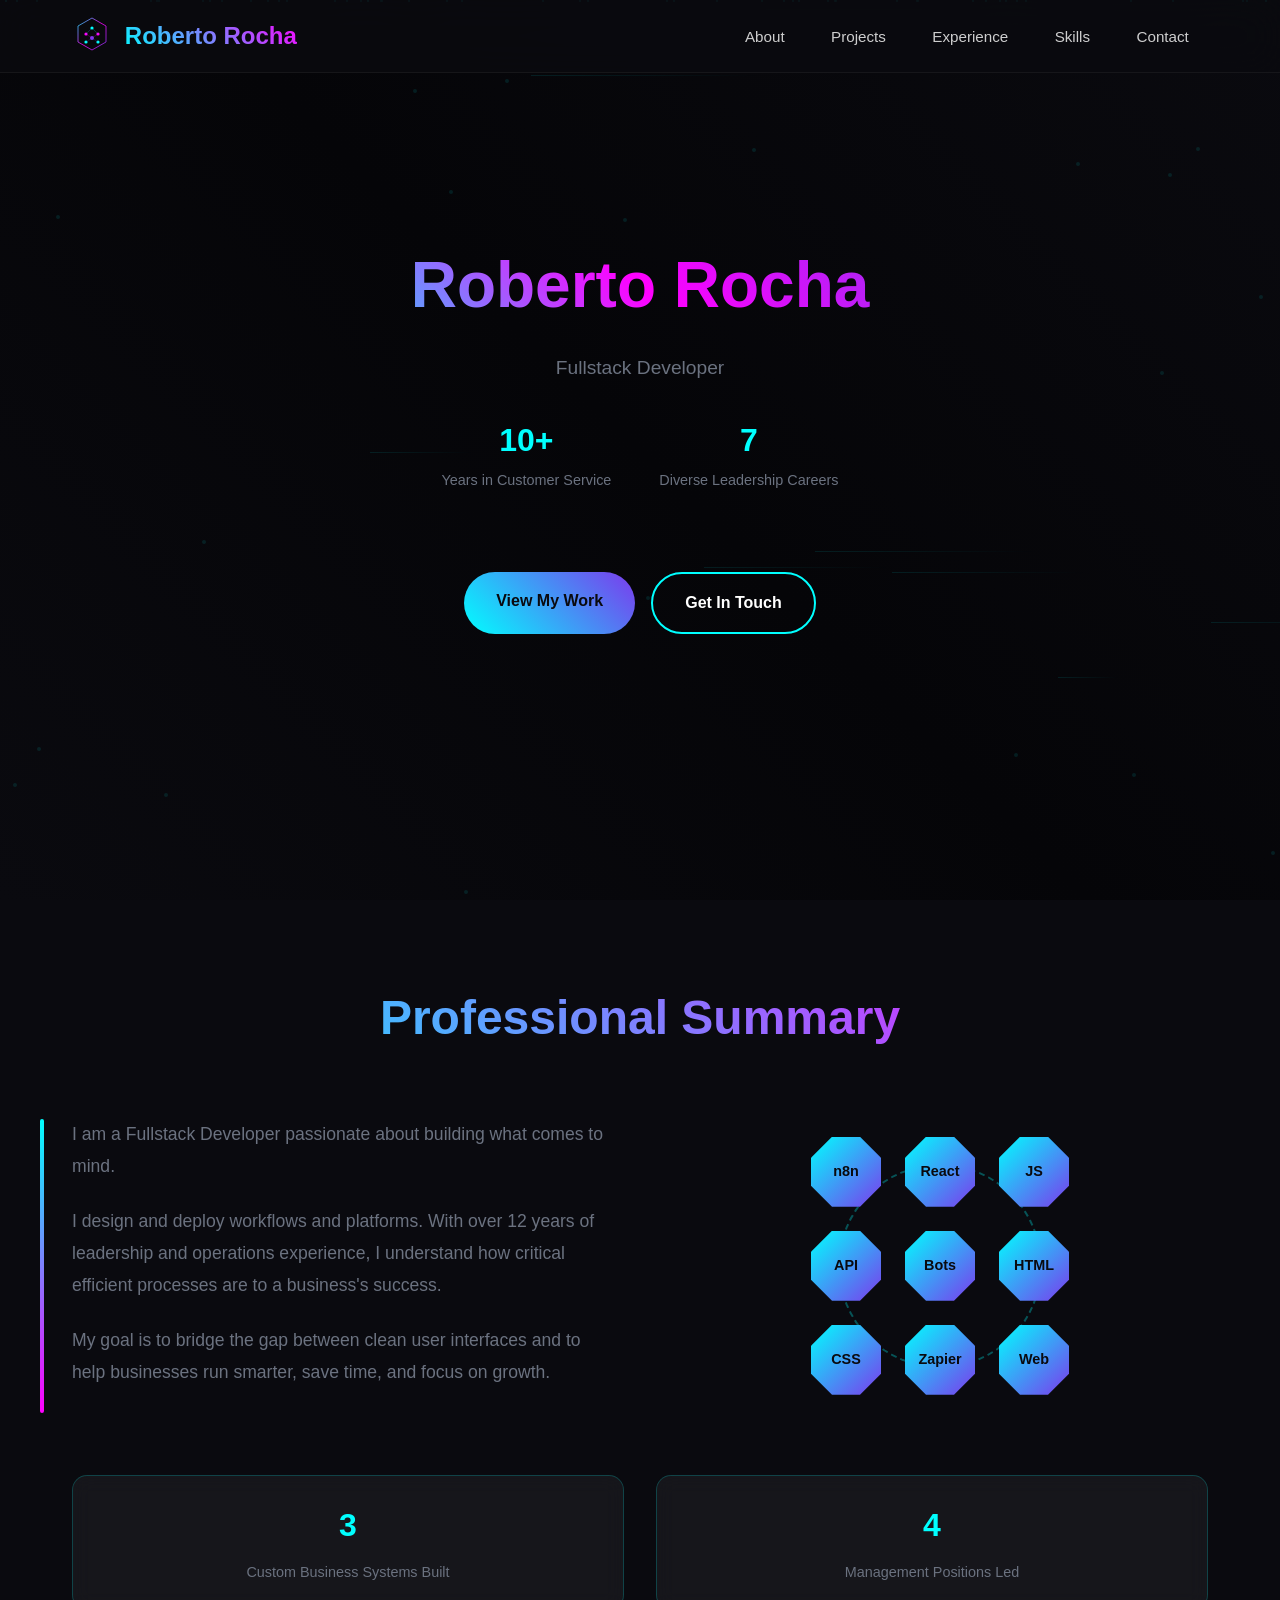
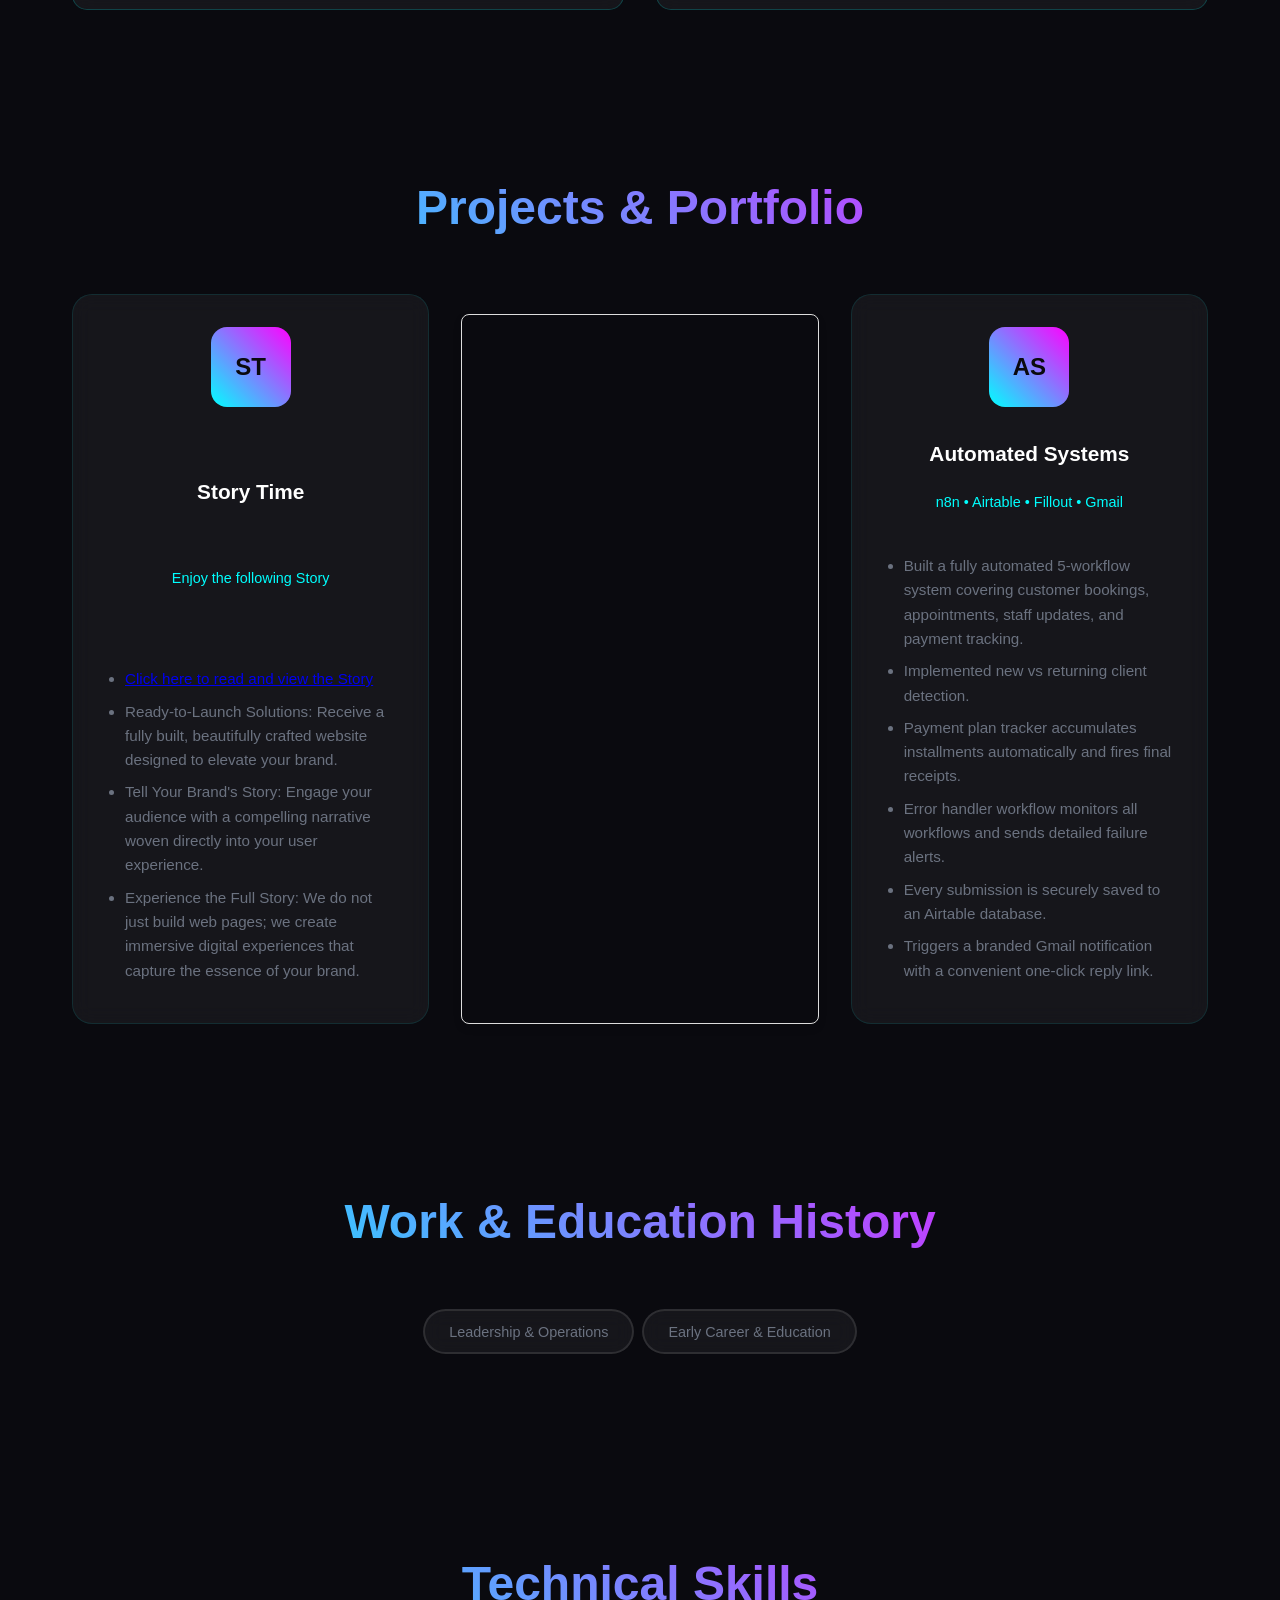
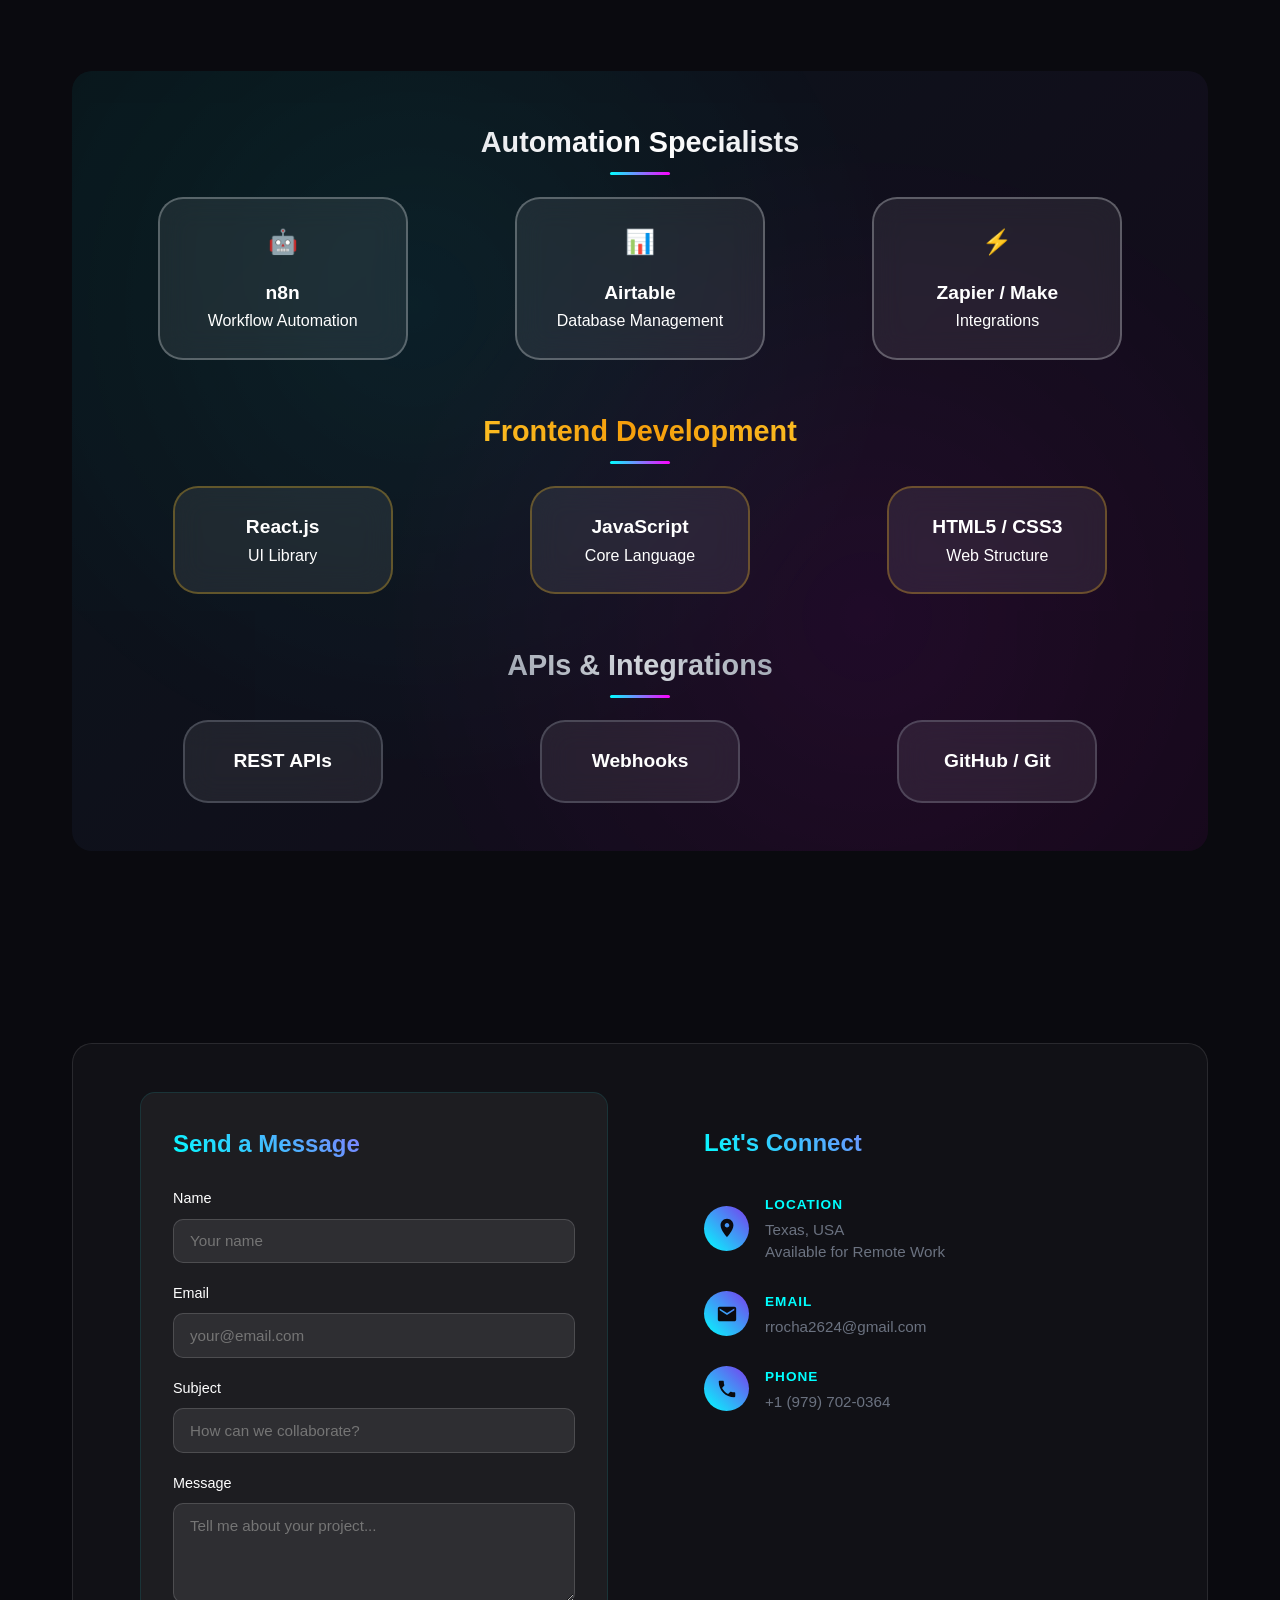
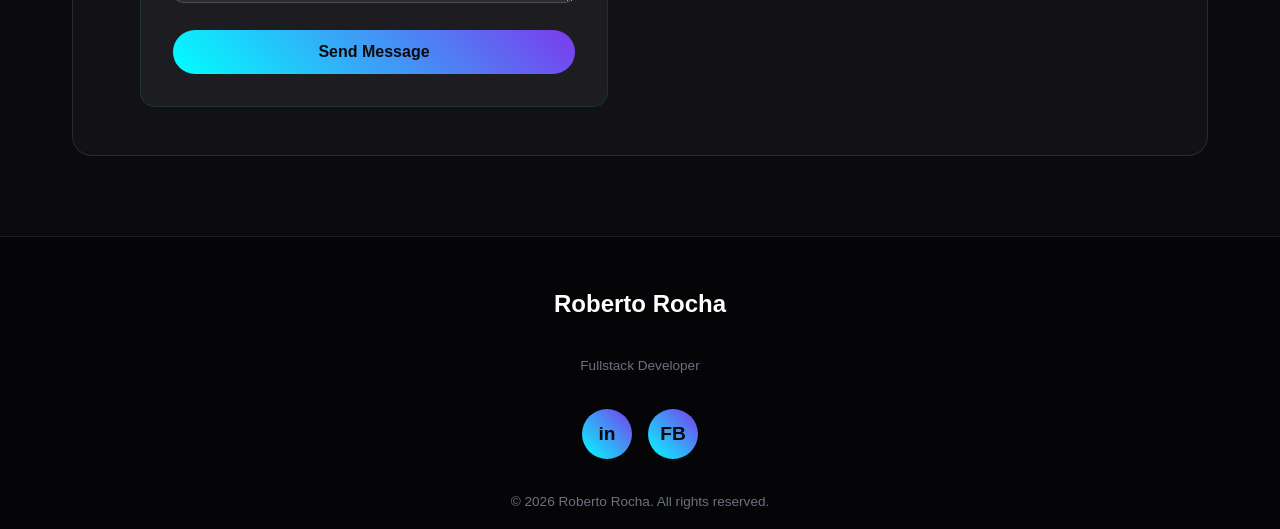
==== commit 468a1202: "Add files via upload" ====
--- a/index.html
+++ b/index.html
@@ -385,6 +385,7 @@
     <section id="projects" class="section">
         <h2 class="animate-on-scroll">Projects & Portfolio</h2>
         <div class="speakers-grid">
+            
                         <div class="speaker-card animate-on-scroll scale-up stagger-animation" style="--stagger: 1;">
                 <div class="speaker-avatar">ST</div>
                 <h3 class="speaker-name">Story Time</h3>
@@ -400,6 +401,15 @@
                     </ul>
                 </div>
             </div>
+            <div style="border: 1px solid #ddd; border-radius: 8px; overflow: hidden; max-width: 800px; margin-top: 20px; box-shadow: 0 4px 8px rgba(0,0,0,0.1);">
+  <iframe 
+    src="https://the-convergence-of-realms.vercel.app/" 
+    width="100%" 
+    height="700px" 
+    style="border: none;" 
+    title="The Convergence of Realms Website Preview">
+  </iframe>
+</div>
             <div class="speaker-card animate-on-scroll scale-up stagger-animation" style="--stagger: 1;">
                 <div class="speaker-avatar">AS</div>
                 <h3 class="speaker-name">Automated Systems</h3>
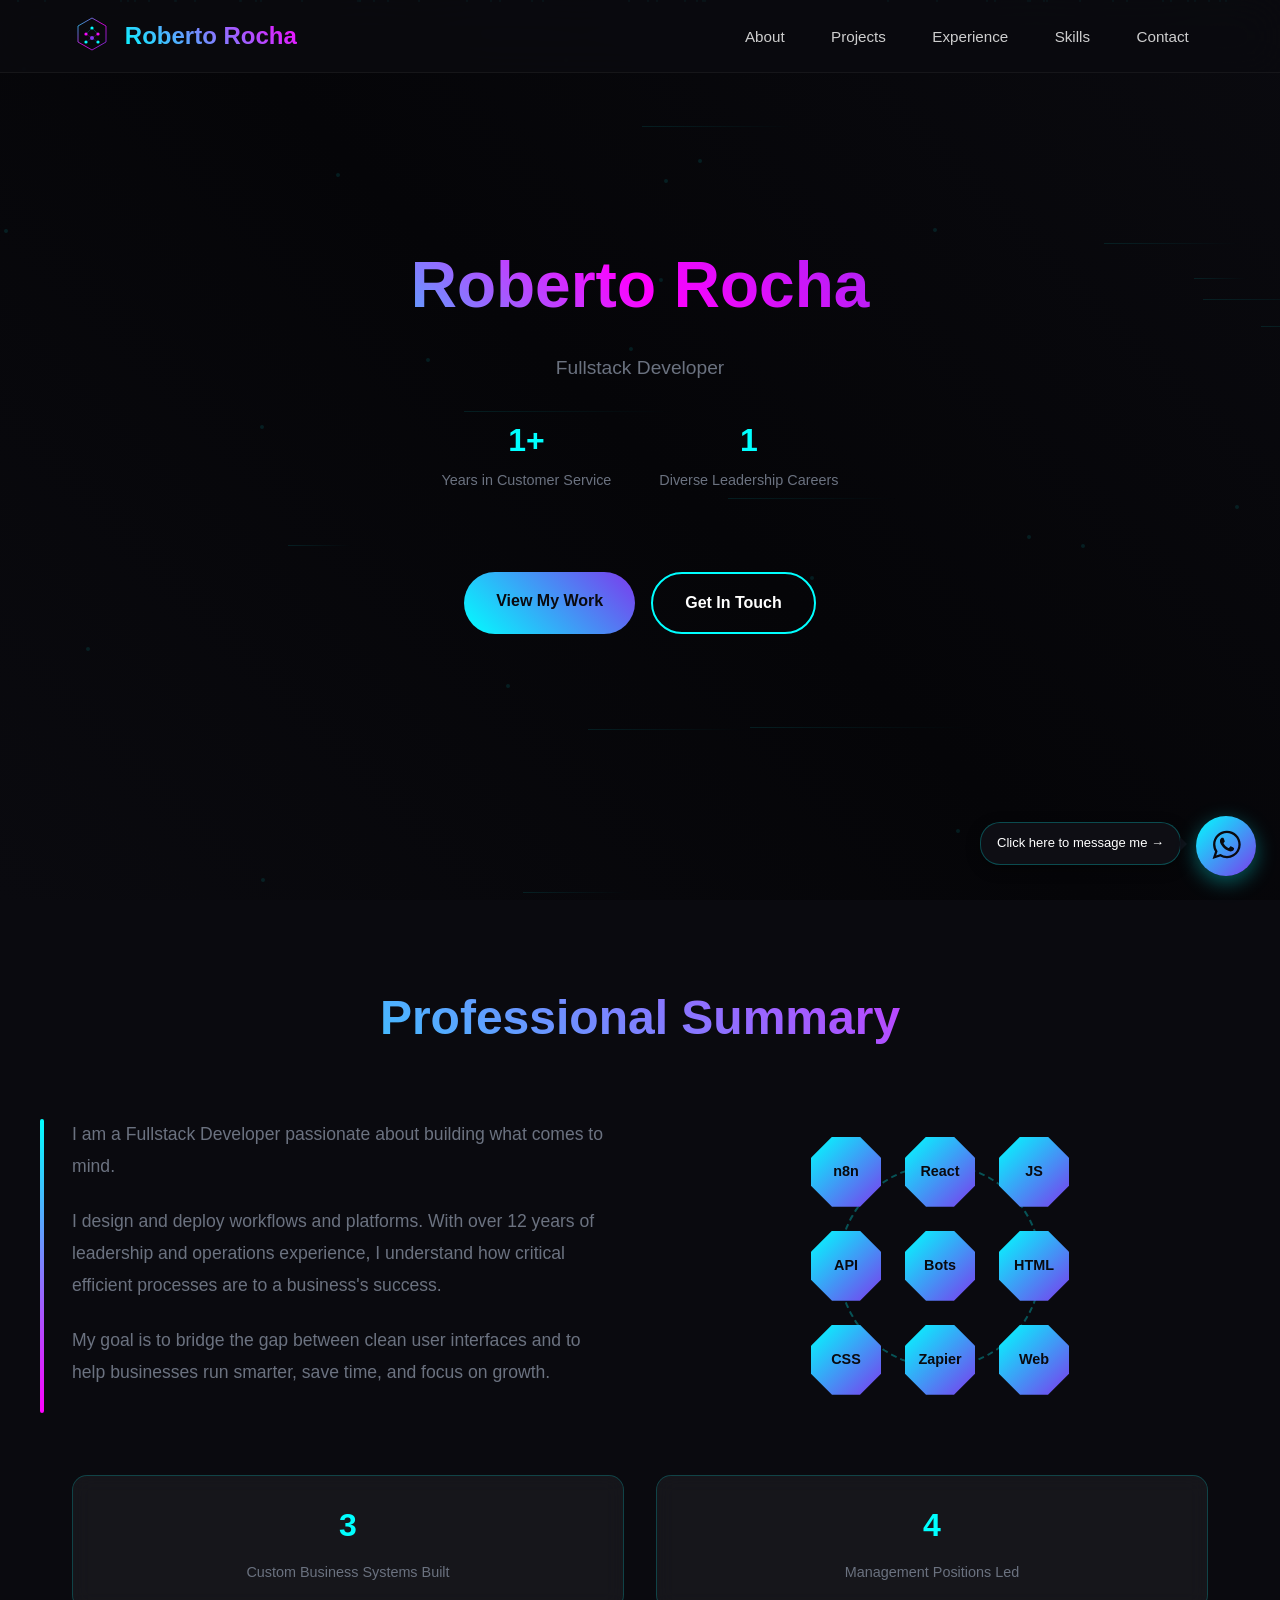
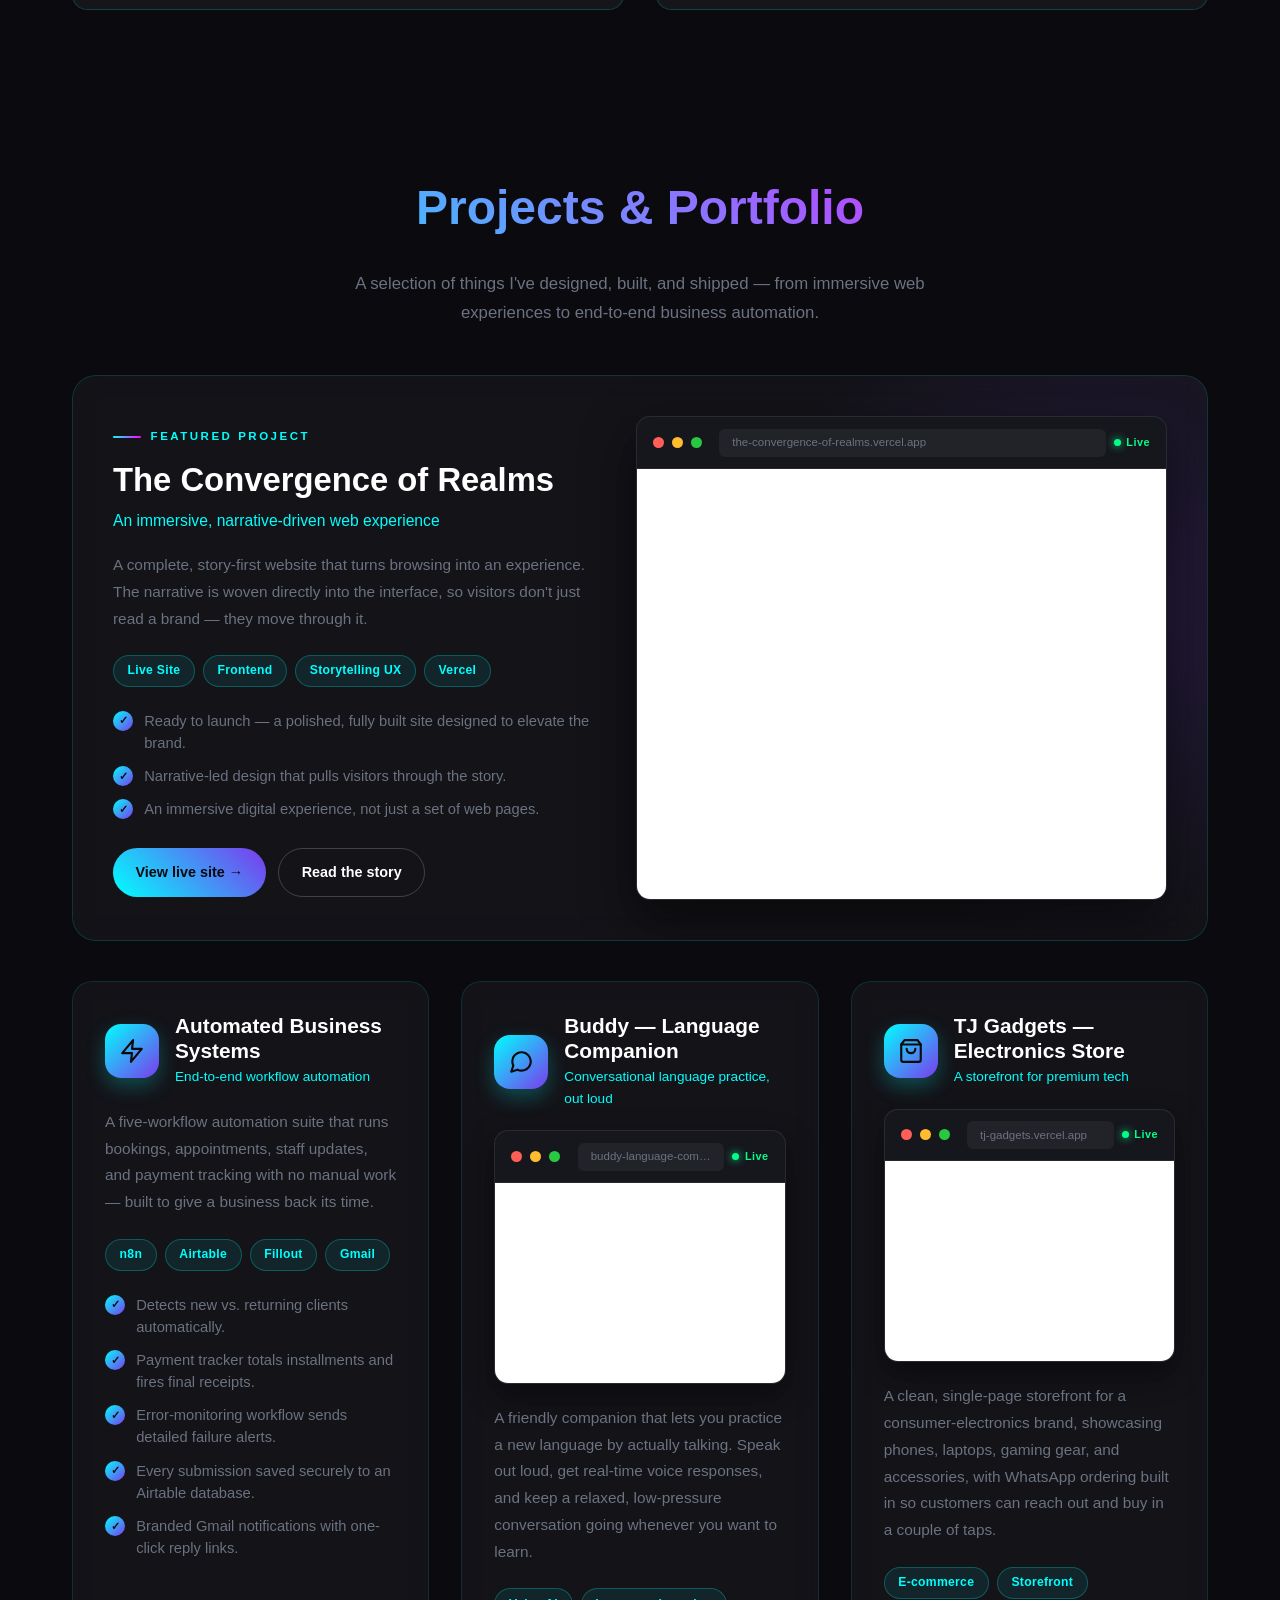
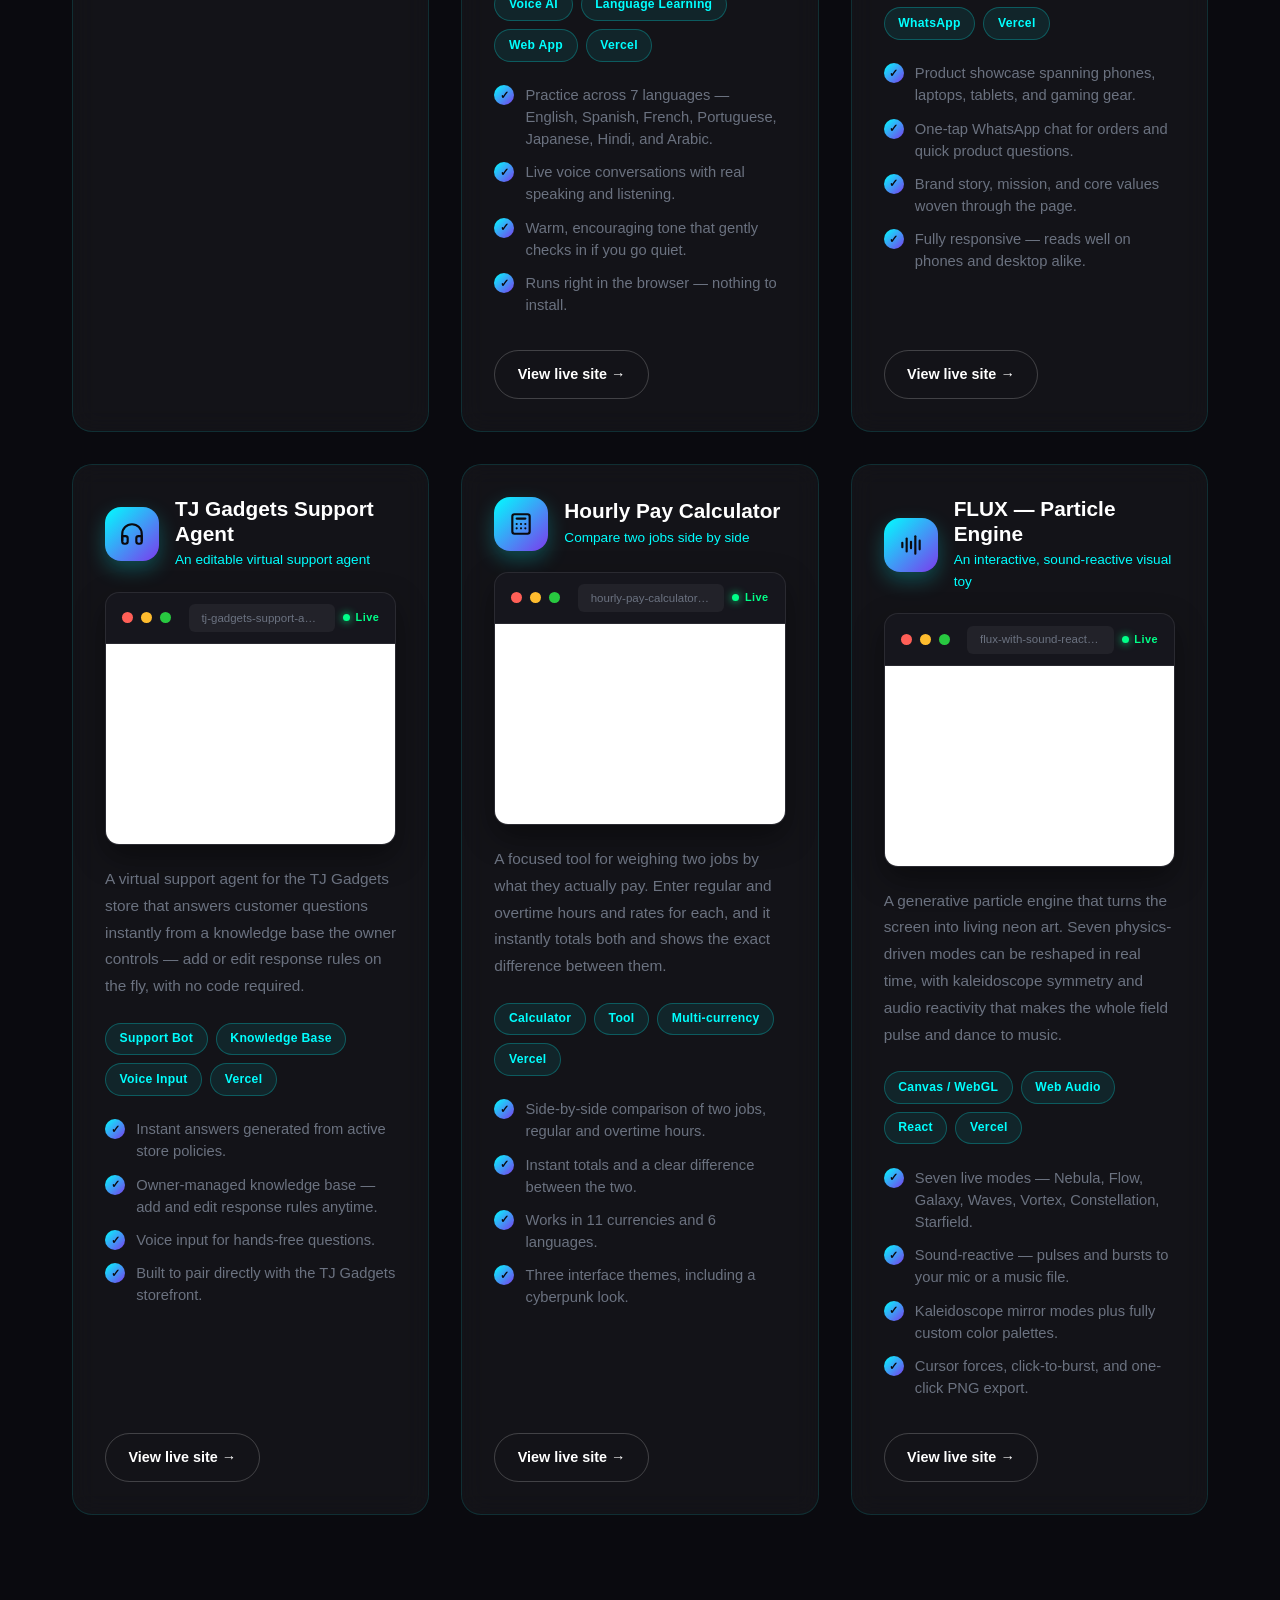
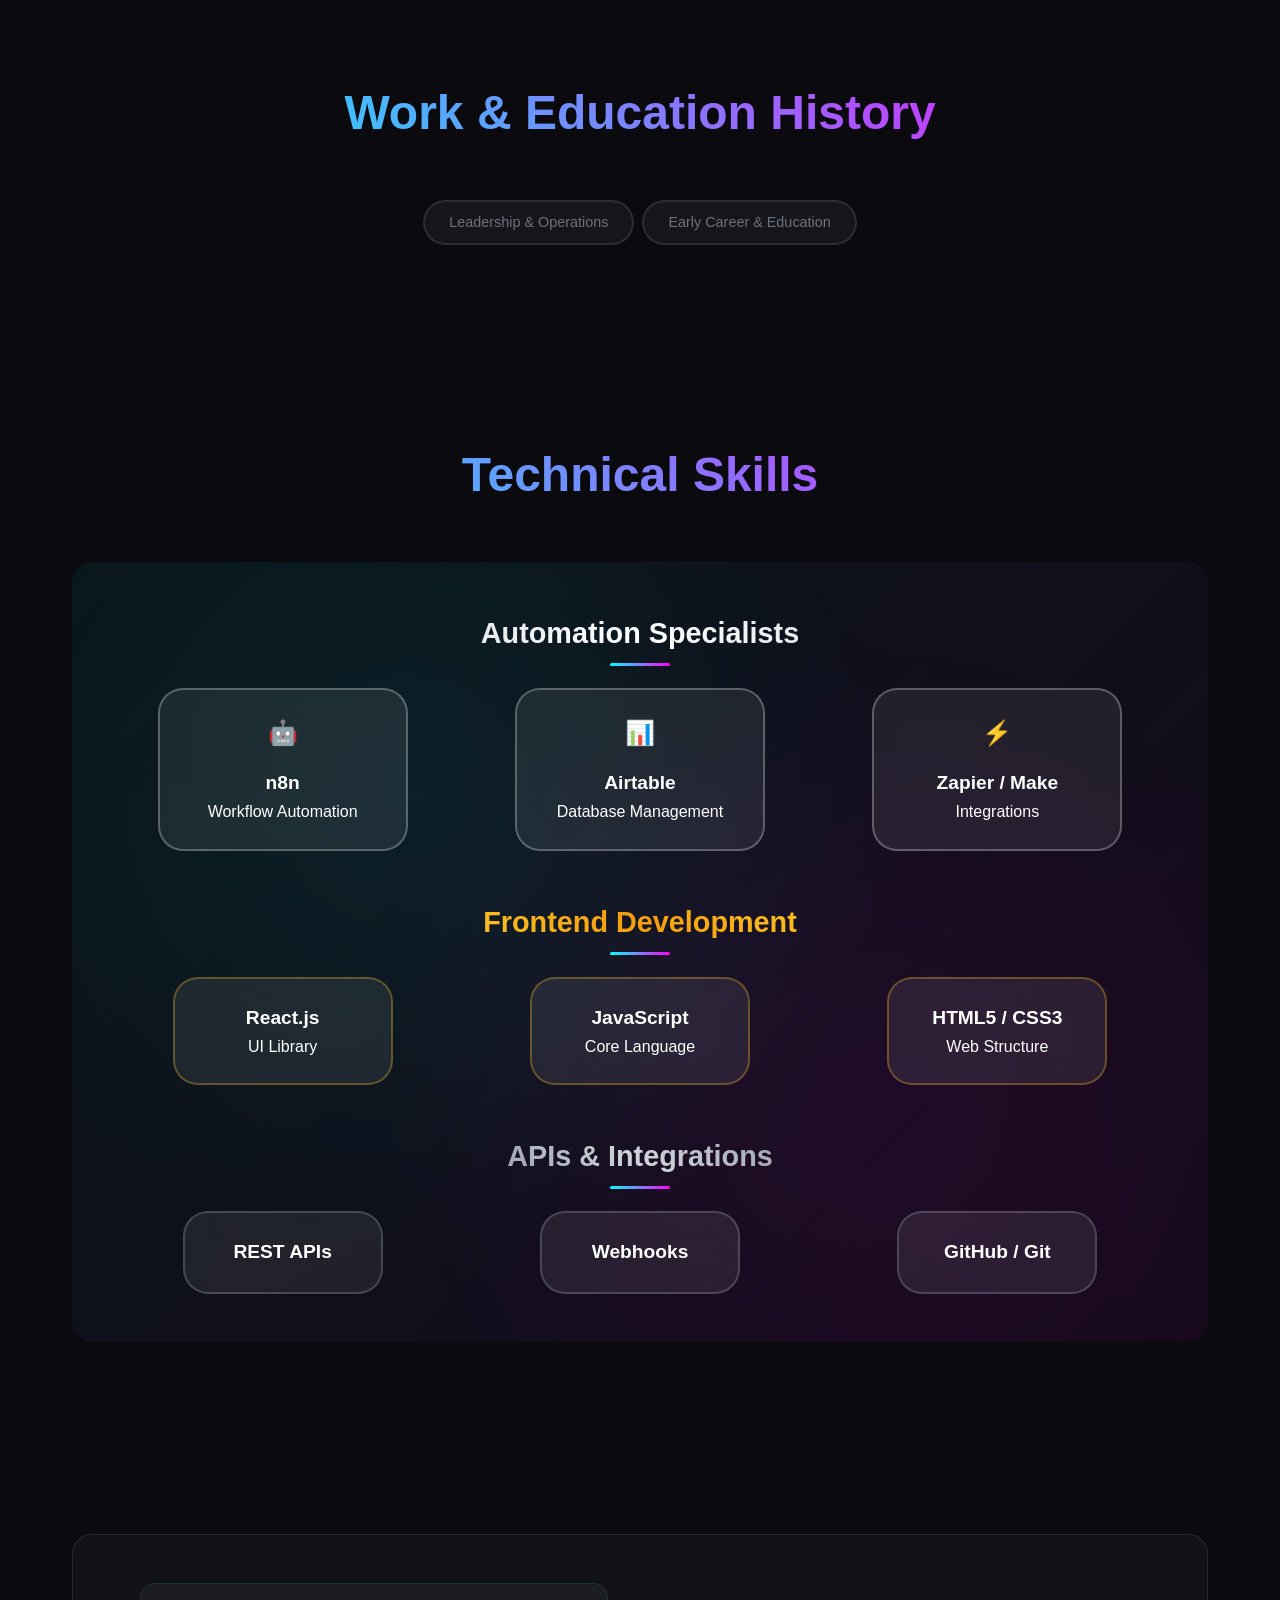
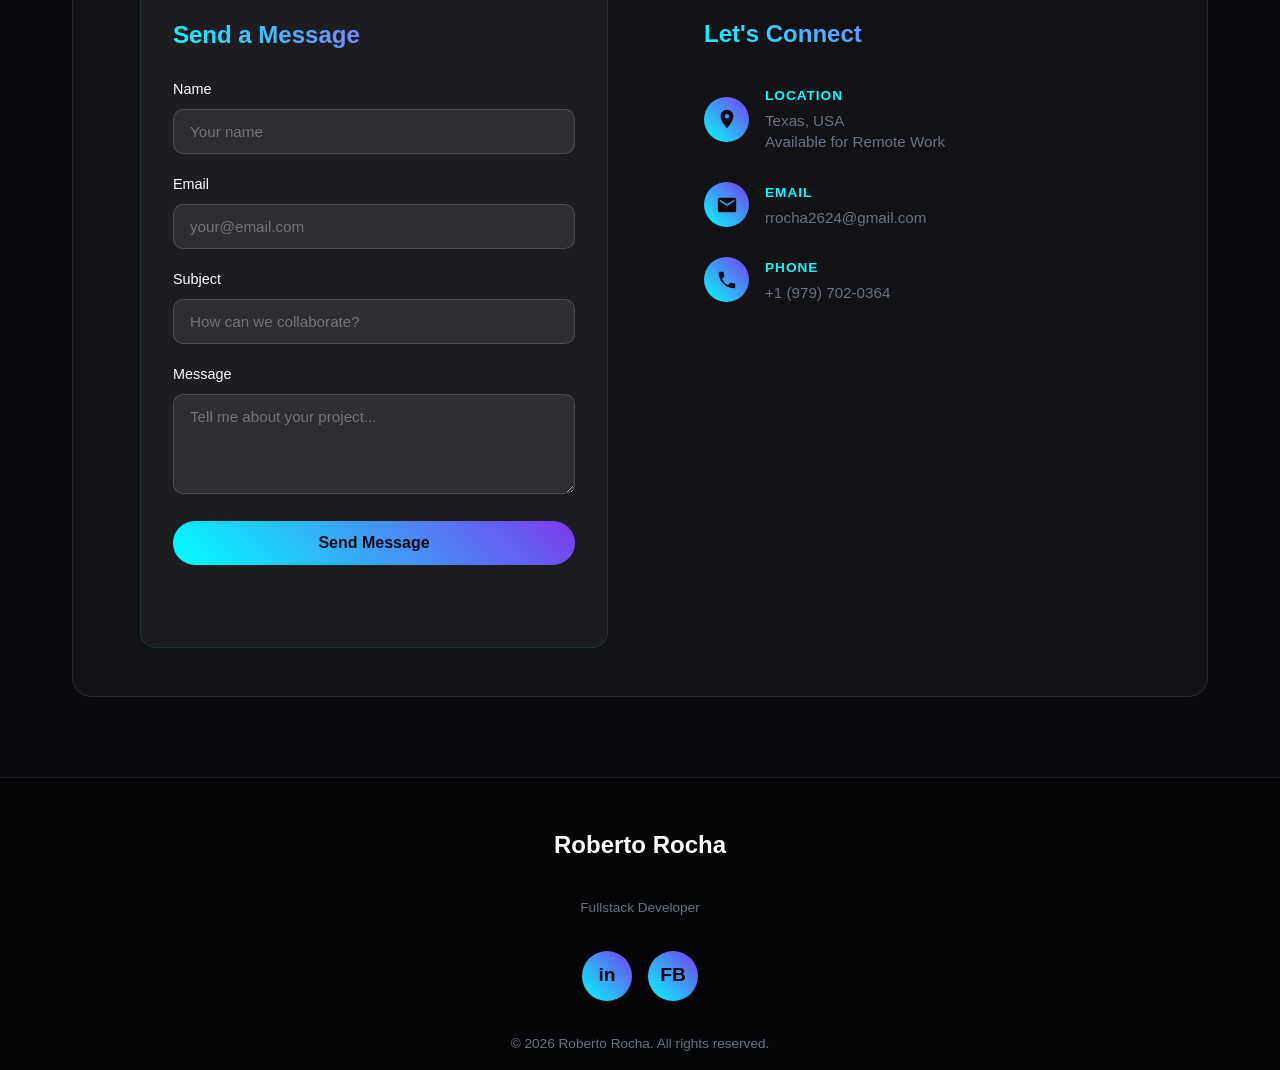
==== commit ed55cb59: "Add files via upload" ====
--- a/index.html
+++ b/index.html
@@ -150,6 +150,74 @@
         .speaker-bio { color: var(--gray); font-size: 0.95rem; text-align: left;}
         .speaker-bio ul { padding-left: 20px; margin-top: 10px; }
         .speaker-bio li { margin-bottom: 8px; }
+
+        /* === Projects & Portfolio (makeover) === */
+        .pf-section-sub { text-align: center; color: var(--gray); max-width: 640px; margin: -1.5rem auto 3rem; font-size: 1.05rem; line-height: 1.7; }
+        .pf-wrap { display: flex; flex-direction: column; gap: 2.5rem; }
+
+        .pf-eyebrow { display: inline-flex; align-items: center; gap: 0.6rem; font-size: 0.72rem; font-weight: 700; letter-spacing: 2.5px; text-transform: uppercase; color: var(--primary); margin-bottom: 0.9rem; }
+        .pf-eyebrow::before { content: ''; width: 28px; height: 2px; background: linear-gradient(90deg, var(--primary), var(--secondary)); border-radius: 2px; }
+
+        .pf-title { font-size: clamp(1.5rem, 3vw, 2.05rem); font-weight: 800; line-height: 1.2; color: var(--light); margin-bottom: 0.5rem; }
+        .pf-tagline { color: var(--primary); font-size: 0.98rem; font-weight: 500; margin-bottom: 1.2rem; }
+        .pf-desc { color: var(--gray); font-size: 0.96rem; line-height: 1.75; margin-bottom: 1.4rem; }
+
+        .pf-tags { display: flex; flex-wrap: wrap; gap: 0.5rem; margin-bottom: 1.4rem; }
+        .pf-tag { font-size: 0.76rem; font-weight: 600; letter-spacing: 0.3px; color: var(--primary); padding: 0.35rem 0.85rem; border-radius: 50px; background: rgba(0, 255, 255, 0.08); border: 1px solid rgba(0, 255, 255, 0.25); }
+
+        .pf-features { list-style: none; display: flex; flex-direction: column; gap: 0.7rem; margin-bottom: 1.7rem; }
+        .pf-features li { display: flex; gap: 0.7rem; align-items: flex-start; color: var(--gray); font-size: 0.92rem; line-height: 1.5; }
+        .pf-features li::before { content: '\2713'; flex-shrink: 0; width: 20px; height: 20px; display: flex; align-items: center; justify-content: center; font-size: 0.7rem; font-weight: 700; color: var(--dark); background: linear-gradient(135deg, var(--primary), var(--accent)); border-radius: 50%; margin-top: 1px; }
+
+        .pf-actions { display: flex; flex-wrap: wrap; gap: 0.8rem; }
+        .pf-btn { display: inline-flex; align-items: center; gap: 0.45rem; padding: 0.75rem 1.4rem; border-radius: 50px; font-size: 0.9rem; font-weight: 600; text-decoration: none; transition: all 0.3s ease; }
+        .pf-btn-primary { background: linear-gradient(45deg, var(--primary), var(--accent)); color: var(--dark); }
+        .pf-btn-primary:hover { transform: translateY(-2px); box-shadow: 0 10px 25px rgba(0, 255, 255, 0.3); }
+        .pf-btn-ghost { background: transparent; color: var(--light); border: 1px solid rgba(255, 255, 255, 0.2); }
+        .pf-btn-ghost:hover { border-color: var(--primary); color: var(--primary); }
+
+        /* Featured project */
+        .pf-featured { display: grid; grid-template-columns: 1fr 1.1fr; gap: 2.5rem; align-items: center; background: rgba(255, 255, 255, 0.04); backdrop-filter: blur(14px); border: 1px solid rgba(0, 255, 255, 0.15); border-radius: 24px; padding: 2.5rem; position: relative; overflow: hidden; transition: border-color 0.4s ease, box-shadow 0.4s ease; }
+        .pf-featured::before { content: ''; position: absolute; top: -40%; right: -20%; width: 60%; height: 160%; background: radial-gradient(circle, rgba(124, 58, 237, 0.18), transparent 60%); pointer-events: none; }
+        .pf-featured:hover { border-color: var(--primary); box-shadow: 0 25px 60px rgba(0, 255, 255, 0.12); }
+        .pf-featured-info, .pf-featured-preview { position: relative; z-index: 1; }
+
+        /* Live browser-frame preview */
+        .pf-browser { background: #0d0d14; border: 1px solid rgba(255, 255, 255, 0.12); border-radius: 14px; overflow: hidden; box-shadow: 0 20px 50px rgba(0, 0, 0, 0.5); }
+        .pf-browser-bar { display: flex; align-items: center; gap: 0.5rem; padding: 0.7rem 1rem; background: rgba(255, 255, 255, 0.04); border-bottom: 1px solid rgba(255, 255, 255, 0.08); }
+        .pf-dot { width: 11px; height: 11px; border-radius: 50%; flex-shrink: 0; }
+        .pf-dot.r { background: #ff5f57; } .pf-dot.y { background: #febc2e; } .pf-dot.g { background: #28c840; }
+        .pf-url { flex: 1; margin-left: 0.6rem; font-size: 0.72rem; color: var(--gray); background: rgba(255, 255, 255, 0.05); border-radius: 6px; padding: 0.3rem 0.8rem; overflow: hidden; text-overflow: ellipsis; white-space: nowrap; }
+        .pf-live { display: inline-flex; align-items: center; gap: 0.35rem; font-size: 0.68rem; font-weight: 700; letter-spacing: 0.5px; color: var(--success); flex-shrink: 0; }
+        .pf-live::before { content: ''; width: 7px; height: 7px; border-radius: 50%; background: var(--success); box-shadow: 0 0 8px var(--success); animation: pulse 2s infinite; }
+        .pf-browser iframe { display: block; width: 100%; height: 430px; border: 0; background: #fff; }
+
+        /* Standard project grid */
+        .pf-grid { display: grid; grid-template-columns: repeat(auto-fit, minmax(330px, 1fr)); gap: 2rem; }
+        .pf-card { background: rgba(255, 255, 255, 0.04); backdrop-filter: blur(12px); border: 1px solid rgba(0, 255, 255, 0.12); border-radius: 20px; padding: 2rem; display: flex; flex-direction: column; position: relative; overflow: hidden; transition: transform 0.35s ease, border-color 0.35s ease, box-shadow 0.35s ease; }
+        .pf-card::after { content: ''; position: absolute; top: 0; left: 0; right: 0; height: 3px; background: linear-gradient(90deg, var(--primary), var(--secondary), var(--accent)); transform: scaleX(0); transform-origin: left; transition: transform 0.4s ease; }
+        .pf-card:hover { transform: translateY(-8px); border-color: var(--primary); box-shadow: 0 20px 40px rgba(0, 255, 255, 0.15); }
+        .pf-card:hover::after { transform: scaleX(1); }
+        .pf-card-head { display: flex; align-items: center; gap: 1rem; margin-bottom: 1.3rem; }
+        .pf-icon { width: 54px; height: 54px; flex-shrink: 0; border-radius: 16px; background: linear-gradient(135deg, var(--primary), var(--accent)); display: flex; align-items: center; justify-content: center; color: var(--dark); box-shadow: 0 8px 20px rgba(0, 255, 255, 0.25); }
+        .pf-card .pf-title { font-size: 1.3rem; margin-bottom: 0.15rem; }
+        .pf-card .pf-tagline { font-size: 0.85rem; margin-bottom: 0; }
+        .pf-card .pf-actions { margin-top: auto; padding-top: 0.4rem; }
+
+        @media (max-width: 900px) {
+            .pf-featured { grid-template-columns: 1fr; gap: 1.8rem; padding: 1.8rem; }
+            .pf-featured-preview { order: -1; }
+            .pf-browser iframe { height: 340px; }
+        }
+        @media (max-width: 480px) {
+            .pf-grid { grid-template-columns: 1fr; }
+            .pf-browser iframe { height: 260px; }
+            .pf-card, .pf-featured { padding: 1.5rem; }
+        }
+        @media (prefers-reduced-motion: reduce) {
+            .pf-card, .pf-featured, .pf-btn, .pf-card::after { transition: none; }
+            .pf-live::before { animation: none; }
+        }
 
         /* Schedule / Experience Section */
         .schedule-tabs { display: flex; justify-content: center; margin-bottom: 2rem; gap: 0.5rem; flex-wrap: wrap; }
@@ -222,6 +290,10 @@
         .form-field textarea { resize: vertical; min-height: 100px; }
         .contact-submit-btn { padding: 0.8rem 2rem; background: linear-gradient(45deg, var(--primary), var(--accent)); border: none; border-radius: 25px; color: var(--dark); font-size: 1rem; font-weight: bold; cursor: pointer; transition: all 0.3s ease; margin-top: 0.5rem; }
         .contact-submit-btn:hover { transform: translateY(-2px); box-shadow: 0 10px 25px rgba(0, 255, 255, 0.3); }
+        .contact-submit-btn:disabled { opacity: 0.6; cursor: not-allowed; transform: none; box-shadow: none; }
+        .contact-status { margin-top: 0.9rem; font-size: 0.9rem; line-height: 1.5; min-height: 1.2em; }
+        .contact-status.success { color: var(--success); }
+        .contact-status.error { color: #ff6b6b; }
         
         .contact-info-column { padding: 2rem; }
         .contact-info-title { font-size: 1.5rem; font-weight: bold; margin-bottom: 2rem; background: linear-gradient(45deg, var(--primary), var(--secondary)); -webkit-background-clip: text; -webkit-text-fill-color: transparent; background-clip: text; }
@@ -273,6 +345,47 @@
             .contact-container { grid-template-columns: 1fr; gap: 2rem; }
             .contact-form-column, .contact-info-column { padding: 1.5rem; }
         }
+
+        /* Live preview inside project cards */
+        .pf-card .pf-browser { margin-bottom: 1.3rem; box-shadow: 0 12px 30px rgba(0, 0, 0, 0.4); }
+        .pf-card .pf-browser iframe { height: 200px; }
+
+        /* === Floating contact widget (themed to site palette) === */
+        .wa-widget-container { position: fixed; bottom: 24px; right: 24px; z-index: 9999; font-family: 'Segoe UI', Tahoma, Geneva, Verdana, sans-serif; }
+        .wa-floating-btn { width: 60px; height: 60px; background: linear-gradient(135deg, var(--primary), var(--accent)); border-radius: 50%; box-shadow: 0 6px 20px rgba(0, 255, 255, 0.35); display: flex; justify-content: center; align-items: center; cursor: pointer; border: none; transition: transform 0.2s ease, box-shadow 0.2s ease; position: relative; z-index: 2; }
+        .wa-floating-btn svg { fill: var(--dark); }
+        .wa-floating-btn:hover { transform: scale(1.05); box-shadow: 0 8px 26px rgba(255, 0, 255, 0.4); }
+
+        .wa-intro-bubble { position: absolute; right: 75px; bottom: 11px; background: rgba(15, 15, 22, 0.95); backdrop-filter: blur(12px); color: var(--light); padding: 10px 16px; border-radius: 20px; font-size: 13px; font-weight: 500; white-space: nowrap; box-shadow: 0 4px 14px rgba(0, 0, 0, 0.4); border: 1px solid rgba(0, 255, 255, 0.25); transition: opacity 0.3s ease, transform 0.3s ease; animation: wa-bounce 2s infinite; z-index: 1; }
+        .wa-intro-bubble::after { content: ''; position: absolute; top: 50%; right: -7px; transform: translateY(-50%); border-width: 7px 0 7px 7px; border-style: solid; border-color: transparent transparent transparent rgba(15, 15, 22, 0.95); }
+        .wa-chat-popup.wa-show ~ .wa-intro-bubble { opacity: 0; pointer-events: none; transform: translateX(10px); }
+        .wa-intro-bubble p { margin: 0; }
+        @keyframes wa-bounce { 0%, 20%, 50%, 80%, 100% { transform: translateY(0); } 40% { transform: translateY(-5px); } 60% { transform: translateY(-3px); } }
+
+        .wa-chat-popup { position: absolute; bottom: 80px; right: 0; width: 320px; background: rgba(15, 15, 22, 0.97); backdrop-filter: blur(20px); border: 1px solid rgba(0, 255, 255, 0.2); border-radius: 16px; box-shadow: 0 12px 40px rgba(0, 0, 0, 0.5); overflow: hidden; opacity: 0; visibility: hidden; transform: translateY(20px); transition: all 0.3s cubic-bezier(0.25, 0.8, 0.25, 1); z-index: 3; }
+        .wa-chat-popup.wa-show { opacity: 1; visibility: visible; transform: translateY(0); }
+
+        .wa-chat-header { background: linear-gradient(135deg, var(--primary), var(--accent)); color: var(--dark); padding: 16px; display: flex; justify-content: space-between; align-items: center; }
+        .wa-header-left { display: flex; align-items: center; }
+        .wa-profile-pic { width: 50px; height: 50px; border-radius: 50%; background: var(--darker); margin-right: 12px; box-shadow: 0 2px 8px rgba(0, 0, 0, 0.35); display: flex; align-items: center; justify-content: center; }
+        .wa-header-info { display: flex; flex-direction: column; }
+        .wa-header-info strong { font-size: 16px; font-weight: 700; letter-spacing: 0.3px; }
+        .wa-header-info span { font-size: 13px; opacity: 0.85; margin-top: 2px; }
+        .wa-close-btn { background: none; border: none; color: var(--dark); font-size: 24px; line-height: 1; cursor: pointer; opacity: 0.7; transition: opacity 0.2s; }
+        .wa-close-btn:hover { opacity: 1; }
+
+        .wa-chat-body { background: rgba(255, 255, 255, 0.03); padding: 20px 16px; min-height: 100px; }
+        .wa-message { background: rgba(255, 255, 255, 0.08); color: var(--light); padding: 12px 16px; border-radius: 4px 14px 14px 14px; font-size: 12px; line-height: 1.5; border: 1px solid rgba(0, 255, 255, 0.15); display: inline-block; max-width: 85%; position: relative; }
+        .wa-suggestion-chip { display: block; padding: 9px 12px; margin-top: 10px; background: rgba(0, 255, 255, 0.08); border-radius: 16px; font-size: 12px; font-weight: 600; text-align: center; border: 1px solid rgba(0, 255, 255, 0.25); color: var(--primary); text-decoration: none; transition: all 0.2s; }
+        .wa-suggestion-chip:hover { background: rgba(0, 255, 255, 0.16); border-color: var(--primary); }
+
+        .wa-chat-footer { background: rgba(255, 255, 255, 0.02); padding: 16px; text-align: center; border-top: 1px solid rgba(255, 255, 255, 0.06); }
+        .wa-start-chat-btn { display: flex; justify-content: center; align-items: center; background: linear-gradient(45deg, var(--primary), var(--accent)); color: var(--dark); text-decoration: none; padding: 12px 24px; border-radius: 24px; font-weight: 700; font-size: 15px; transition: transform 0.2s ease, box-shadow 0.2s ease; }
+        .wa-start-chat-btn:hover { transform: translateY(-2px); box-shadow: 0 8px 20px rgba(0, 255, 255, 0.3); }
+        .wa-start-chat-btn svg { margin-right: 8px; fill: var(--dark); }
+
+        @media (max-width: 380px) { .wa-chat-popup { width: 290px; } }
+        @media (prefers-reduced-motion: reduce) { .wa-intro-bubble { animation: none; } }
     </style>
 </head>
 <body>
@@ -384,47 +497,249 @@
     <!-- Projects Section -->
     <section id="projects" class="section">
         <h2 class="animate-on-scroll">Projects & Portfolio</h2>
-        <div class="speakers-grid">
-            
-                        <div class="speaker-card animate-on-scroll scale-up stagger-animation" style="--stagger: 1;">
-                <div class="speaker-avatar">ST</div>
-                <h3 class="speaker-name">Story Time</h3>
-                <div class="speaker-title">Enjoy the following Story</div>
-                <div class="speaker-bio">
-                    <ul>
-                        <li><a href="https://the-convergence-of-realms.vercel.app/" target="_blank" rel="noopener noreferrer">
-      Click here to read and view the Story
-    </a></li>
-                        <li>Ready-to-Launch Solutions: Receive a fully built, beautifully crafted website designed to elevate your brand.</li>
-                        <li>Tell Your Brand's Story: Engage your audience with a compelling narrative woven directly into your user experience.</li>
-                        <li>Experience the Full Story: We do not just build web pages; we create immersive digital experiences that capture the essence of your brand.</li>
+        <p class="pf-section-sub animate-on-scroll">A selection of things I've designed, built, and shipped — from immersive web experiences to end-to-end business automation.</p>
+
+        <div class="pf-wrap">
+
+            <!-- Featured Project: live preview -->
+            <article class="pf-featured animate-on-scroll scale-up">
+                <div class="pf-featured-info">
+                    <span class="pf-eyebrow">Featured Project</span>
+                    <h3 class="pf-title">The Convergence of Realms</h3>
+                    <p class="pf-tagline">An immersive, narrative-driven web experience</p>
+                    <p class="pf-desc">A complete, story-first website that turns browsing into an experience. The narrative is woven directly into the interface, so visitors don't just read a brand — they move through it.</p>
+                    <div class="pf-tags">
+                        <span class="pf-tag">Live Site</span>
+                        <span class="pf-tag">Frontend</span>
+                        <span class="pf-tag">Storytelling UX</span>
+                        <span class="pf-tag">Vercel</span>
+                    </div>
+                    <ul class="pf-features">
+                        <li>Ready to launch — a polished, fully built site designed to elevate the brand.</li>
+                        <li>Narrative-led design that pulls visitors through the story.</li>
+                        <li>An immersive digital experience, not just a set of web pages.</li>
                     </ul>
+                    <div class="pf-actions">
+                        <a class="pf-btn pf-btn-primary" href="https://the-convergence-of-realms.vercel.app/" target="_blank" rel="noopener noreferrer">View live site →</a>
+                        <a class="pf-btn pf-btn-ghost" href="https://the-convergence-of-realms.vercel.app/" target="_blank" rel="noopener noreferrer">Read the story</a>
+                    </div>
                 </div>
+                <div class="pf-featured-preview">
+                    <div class="pf-browser">
+                        <div class="pf-browser-bar">
+                            <span class="pf-dot r"></span><span class="pf-dot y"></span><span class="pf-dot g"></span>
+                            <span class="pf-url">the-convergence-of-realms.vercel.app</span>
+                            <span class="pf-live">Live</span>
+                        </div>
+                        <iframe src="https://the-convergence-of-realms.vercel.app/" title="The Convergence of Realms — live preview" loading="lazy"></iframe>
+                    </div>
+                </div>
+            </article>
+
+            <!-- Project grid -->
+            <div class="pf-grid">
+                <article class="pf-card animate-on-scroll scale-up">
+                    <div class="pf-card-head">
+                        <div class="pf-icon">
+                            <svg viewBox="0 0 24 24" width="26" height="26" fill="none" stroke="currentColor" stroke-width="2" stroke-linecap="round" stroke-linejoin="round"><polygon points="13 2 3 14 12 14 11 22 21 10 12 10 13 2"></polygon></svg>
+                        </div>
+                        <div>
+                            <h3 class="pf-title">Automated Business Systems</h3>
+                            <p class="pf-tagline">End-to-end workflow automation</p>
+                        </div>
+                    </div>
+                    <p class="pf-desc">A five-workflow automation suite that runs bookings, appointments, staff updates, and payment tracking with no manual work — built to give a business back its time.</p>
+                    <div class="pf-tags">
+                        <span class="pf-tag">n8n</span>
+                        <span class="pf-tag">Airtable</span>
+                        <span class="pf-tag">Fillout</span>
+                        <span class="pf-tag">Gmail</span>
+                    </div>
+                    <ul class="pf-features">
+                        <li>Detects new vs. returning clients automatically.</li>
+                        <li>Payment tracker totals installments and fires final receipts.</li>
+                        <li>Error-monitoring workflow sends detailed failure alerts.</li>
+                        <li>Every submission saved securely to an Airtable database.</li>
+                        <li>Branded Gmail notifications with one-click reply links.</li>
+                    </ul>
+                </article>
+                <article class="pf-card animate-on-scroll scale-up">
+                    <div class="pf-card-head">
+                        <div class="pf-icon">
+                            <svg viewBox="0 0 24 24" width="26" height="26" fill="none" stroke="currentColor" stroke-width="2" stroke-linecap="round" stroke-linejoin="round"><path d="M21 11.5a8.38 8.38 0 0 1-.9 3.8 8.5 8.5 0 0 1-7.6 4.7 8.38 8.38 0 0 1-3.8-.9L3 21l1.9-5.7a8.38 8.38 0 0 1-.9-3.8 8.5 8.5 0 0 1 4.7-7.6 8.38 8.38 0 0 1 3.8-.9h.5a8.48 8.48 0 0 1 8 8v.5z"></path></svg>
+                        </div>
+                        <div>
+                            <h3 class="pf-title">Buddy — Language Companion</h3>
+                            <p class="pf-tagline">Conversational language practice, out loud</p>
+                        </div>
+                    </div>
+                    <div class="pf-browser">
+                        <div class="pf-browser-bar">
+                            <span class="pf-dot r"></span><span class="pf-dot y"></span><span class="pf-dot g"></span>
+                            <span class="pf-url">buddy-language-companion.vercel.app</span>
+                            <span class="pf-live">Live</span>
+                        </div>
+                        <iframe src="https://buddy-language-companion.vercel.app" title="Buddy — live preview" loading="lazy"></iframe>
+                    </div>
+                    <p class="pf-desc">A friendly companion that lets you practice a new language by actually talking. Speak out loud, get real-time voice responses, and keep a relaxed, low-pressure conversation going whenever you want to learn.</p>
+                    <div class="pf-tags">
+                        <span class="pf-tag">Voice AI</span>
+                        <span class="pf-tag">Language Learning</span>
+                        <span class="pf-tag">Web App</span>
+                        <span class="pf-tag">Vercel</span>
+                    </div>
+                    <ul class="pf-features">
+                        <li>Practice across 7 languages — English, Spanish, French, Portuguese, Japanese, Hindi, and Arabic.</li>
+                        <li>Live voice conversations with real speaking and listening.</li>
+                        <li>Warm, encouraging tone that gently checks in if you go quiet.</li>
+                        <li>Runs right in the browser — nothing to install.</li>
+                    </ul>
+                    <div class="pf-actions">
+                        <a class="pf-btn pf-btn-ghost" href="https://buddy-language-companion.vercel.app" target="_blank" rel="noopener noreferrer">View live site →</a>
+                    </div>
+                </article>
+                <article class="pf-card animate-on-scroll scale-up">
+                    <div class="pf-card-head">
+                        <div class="pf-icon">
+                            <svg viewBox="0 0 24 24" width="26" height="26" fill="none" stroke="currentColor" stroke-width="2" stroke-linecap="round" stroke-linejoin="round"><path d="M6 2 3 6v14a2 2 0 0 0 2 2h14a2 2 0 0 0 2-2V6l-3-4z"></path><path d="M3 6h18"></path><path d="M16 10a4 4 0 0 1-8 0"></path></svg>
+                        </div>
+                        <div>
+                            <h3 class="pf-title">TJ Gadgets — Electronics Store</h3>
+                            <p class="pf-tagline">A storefront for premium tech</p>
+                        </div>
+                    </div>
+                    <div class="pf-browser">
+                        <div class="pf-browser-bar">
+                            <span class="pf-dot r"></span><span class="pf-dot y"></span><span class="pf-dot g"></span>
+                            <span class="pf-url">tj-gadgets.vercel.app</span>
+                            <span class="pf-live">Live</span>
+                        </div>
+                        <iframe src="https://tj-gadgets.vercel.app" title="TJ Gadgets — live preview" loading="lazy"></iframe>
+                    </div>
+                    <p class="pf-desc">A clean, single-page storefront for a consumer-electronics brand, showcasing phones, laptops, gaming gear, and accessories, with WhatsApp ordering built in so customers can reach out and buy in a couple of taps.</p>
+                    <div class="pf-tags">
+                        <span class="pf-tag">E-commerce</span>
+                        <span class="pf-tag">Storefront</span>
+                        <span class="pf-tag">WhatsApp</span>
+                        <span class="pf-tag">Vercel</span>
+                    </div>
+                    <ul class="pf-features">
+                        <li>Product showcase spanning phones, laptops, tablets, and gaming gear.</li>
+                        <li>One-tap WhatsApp chat for orders and quick product questions.</li>
+                        <li>Brand story, mission, and core values woven through the page.</li>
+                        <li>Fully responsive — reads well on phones and desktop alike.</li>
+                    </ul>
+                    <div class="pf-actions">
+                        <a class="pf-btn pf-btn-ghost" href="https://tj-gadgets.vercel.app" target="_blank" rel="noopener noreferrer">View live site →</a>
+                    </div>
+                </article>
+                <article class="pf-card animate-on-scroll scale-up">
+                    <div class="pf-card-head">
+                        <div class="pf-icon">
+                            <svg viewBox="0 0 24 24" width="26" height="26" fill="none" stroke="currentColor" stroke-width="2" stroke-linecap="round" stroke-linejoin="round"><path d="M3 18v-6a9 9 0 0 1 18 0v6"></path><path d="M21 19a2 2 0 0 1-2 2h-1a2 2 0 0 1-2-2v-3a2 2 0 0 1 2-2h3z"></path><path d="M3 19a2 2 0 0 0 2 2h1a2 2 0 0 0 2-2v-3a2 2 0 0 0-2-2H3z"></path></svg>
+                        </div>
+                        <div>
+                            <h3 class="pf-title">TJ Gadgets Support Agent</h3>
+                            <p class="pf-tagline">An editable virtual support agent</p>
+                        </div>
+                    </div>
+                    <div class="pf-browser">
+                        <div class="pf-browser-bar">
+                            <span class="pf-dot r"></span><span class="pf-dot y"></span><span class="pf-dot g"></span>
+                            <span class="pf-url">tj-gadgets-support-agent.vercel.app</span>
+                            <span class="pf-live">Live</span>
+                        </div>
+                        <iframe src="https://tj-gadgets-support-agent.vercel.app" title="TJ Gadgets Support Agent — live preview" loading="lazy"></iframe>
+                    </div>
+                    <p class="pf-desc">A virtual support agent for the TJ Gadgets store that answers customer questions instantly from a knowledge base the owner controls — add or edit response rules on the fly, with no code required.</p>
+                    <div class="pf-tags">
+                        <span class="pf-tag">Support Bot</span>
+                        <span class="pf-tag">Knowledge Base</span>
+                        <span class="pf-tag">Voice Input</span>
+                        <span class="pf-tag">Vercel</span>
+                    </div>
+                    <ul class="pf-features">
+                        <li>Instant answers generated from active store policies.</li>
+                        <li>Owner-managed knowledge base — add and edit response rules anytime.</li>
+                        <li>Voice input for hands-free questions.</li>
+                        <li>Built to pair directly with the TJ Gadgets storefront.</li>
+                    </ul>
+                    <div class="pf-actions">
+                        <a class="pf-btn pf-btn-ghost" href="https://tj-gadgets-support-agent.vercel.app" target="_blank" rel="noopener noreferrer">View live site →</a>
+                    </div>
+                </article>
+                <article class="pf-card animate-on-scroll scale-up">
+                    <div class="pf-card-head">
+                        <div class="pf-icon">
+                            <svg viewBox="0 0 24 24" width="26" height="26" fill="none" stroke="currentColor" stroke-width="2" stroke-linecap="round" stroke-linejoin="round"><rect x="4" y="3" width="16" height="18" rx="2"></rect><line x1="8" y1="7" x2="16" y2="7"></line><line x1="8" y1="12" x2="8" y2="12"></line><line x1="12" y1="12" x2="12" y2="12"></line><line x1="16" y1="12" x2="16" y2="12"></line><line x1="8" y1="16" x2="8" y2="16"></line><line x1="12" y1="16" x2="12" y2="16"></line><line x1="16" y1="16" x2="16" y2="16"></line></svg>
+                        </div>
+                        <div>
+                            <h3 class="pf-title">Hourly Pay Calculator</h3>
+                            <p class="pf-tagline">Compare two jobs side by side</p>
+                        </div>
+                    </div>
+                    <div class="pf-browser">
+                        <div class="pf-browser-bar">
+                            <span class="pf-dot r"></span><span class="pf-dot y"></span><span class="pf-dot g"></span>
+                            <span class="pf-url">hourly-pay-calculator-six.vercel.app</span>
+                            <span class="pf-live">Live</span>
+                        </div>
+                        <iframe src="https://hourly-pay-calculator-six.vercel.app" title="Hourly Pay Calculator — live preview" loading="lazy"></iframe>
+                    </div>
+                    <p class="pf-desc">A focused tool for weighing two jobs by what they actually pay. Enter regular and overtime hours and rates for each, and it instantly totals both and shows the exact difference between them.</p>
+                    <div class="pf-tags">
+                        <span class="pf-tag">Calculator</span>
+                        <span class="pf-tag">Tool</span>
+                        <span class="pf-tag">Multi-currency</span>
+                        <span class="pf-tag">Vercel</span>
+                    </div>
+                    <ul class="pf-features">
+                        <li>Side-by-side comparison of two jobs, regular and overtime hours.</li>
+                        <li>Instant totals and a clear difference between the two.</li>
+                        <li>Works in 11 currencies and 6 languages.</li>
+                        <li>Three interface themes, including a cyberpunk look.</li>
+                    </ul>
+                    <div class="pf-actions">
+                        <a class="pf-btn pf-btn-ghost" href="https://hourly-pay-calculator-six.vercel.app" target="_blank" rel="noopener noreferrer">View live site →</a>
+                    </div>
+                </article>
+                <article class="pf-card animate-on-scroll scale-up">
+                    <div class="pf-card-head">
+                        <div class="pf-icon">
+                            <svg viewBox="0 0 24 24" width="26" height="26" fill="none" stroke="currentColor" stroke-width="2" stroke-linecap="round" stroke-linejoin="round"><line x1="4" y1="10" x2="4" y2="14"></line><line x1="8" y1="6" x2="8" y2="18"></line><line x1="12" y1="9" x2="12" y2="15"></line><line x1="16" y1="4" x2="16" y2="20"></line><line x1="20" y1="8" x2="20" y2="16"></line></svg>
+                        </div>
+                        <div>
+                            <h3 class="pf-title">FLUX — Particle Engine</h3>
+                            <p class="pf-tagline">An interactive, sound-reactive visual toy</p>
+                        </div>
+                    </div>
+                    <div class="pf-browser">
+                        <div class="pf-browser-bar">
+                            <span class="pf-dot r"></span><span class="pf-dot y"></span><span class="pf-dot g"></span>
+                            <span class="pf-url">flux-with-sound-reactivity.vercel.app</span>
+                            <span class="pf-live">Live</span>
+                        </div>
+                        <iframe src="https://flux-with-sound-reactivity.vercel.app" title="FLUX — live preview" loading="lazy"></iframe>
+                    </div>
+                    <p class="pf-desc">A generative particle engine that turns the screen into living neon art. Seven physics-driven modes can be reshaped in real time, with kaleidoscope symmetry and audio reactivity that makes the whole field pulse and dance to music.</p>
+                    <div class="pf-tags">
+                        <span class="pf-tag">Canvas / WebGL</span>
+                        <span class="pf-tag">Web Audio</span>
+                        <span class="pf-tag">React</span>
+                        <span class="pf-tag">Vercel</span>
+                    </div>
+                    <ul class="pf-features">
+                        <li>Seven live modes — Nebula, Flow, Galaxy, Waves, Vortex, Constellation, Starfield.</li>
+                        <li>Sound-reactive — pulses and bursts to your mic or a music file.</li>
+                        <li>Kaleidoscope mirror modes plus fully custom color palettes.</li>
+                        <li>Cursor forces, click-to-burst, and one-click PNG export.</li>
+                    </ul>
+                    <div class="pf-actions">
+                        <a class="pf-btn pf-btn-ghost" href="https://flux-with-sound-reactivity.vercel.app" target="_blank" rel="noopener noreferrer">View live site →</a>
+                    </div>
+                </article>
             </div>
-            <div style="border: 1px solid #ddd; border-radius: 8px; overflow: hidden; max-width: 800px; margin-top: 20px; box-shadow: 0 4px 8px rgba(0,0,0,0.1);">
-  <iframe 
-    src="https://the-convergence-of-realms.vercel.app/" 
-    width="100%" 
-    height="700px" 
-    style="border: none;" 
-    title="The Convergence of Realms Website Preview">
-  </iframe>
-</div>
-            <div class="speaker-card animate-on-scroll scale-up stagger-animation" style="--stagger: 1;">
-                <div class="speaker-avatar">AS</div>
-                <h3 class="speaker-name">Automated Systems</h3>
-                <div class="speaker-title">n8n • Airtable • Fillout • Gmail</div>
-                <div class="speaker-bio">
-                    <ul>
-                        <li>Built a fully automated 5-workflow system covering customer bookings, appointments, staff updates, and payment tracking.</li>
-                        <li>Implemented new vs returning client detection.</li>
-                        <li>Payment plan tracker accumulates installments automatically and fires final receipts.</li>
-                        <li>Error handler workflow monitors all workflows and sends detailed failure alerts.</li>
-                        <li>Every submission is securely saved to an Airtable database.</li>
-                        <li>Triggers a branded Gmail notification with a convenient one-click reply link.</li>
-                    </ul>
-                </div>
-            </div>
+
         </div>
     </section>
 
@@ -628,21 +943,24 @@
                     <form class="contact-form" onsubmit="handleContactSubmit(event)">
                         <div class="form-field">
                             <label for="contactName">Name</label>
-                            <input type="text" id="contactName" required placeholder="Your name">
+                            <input type="text" id="contactName" name="name" required placeholder="Your name">
                         </div>
                         <div class="form-field">
                             <label for="contactEmail">Email</label>
-                            <input type="email" id="contactEmail" required placeholder="your@email.com">
+                            <input type="email" id="contactEmail" name="email" required placeholder="your@email.com">
                         </div>
                         <div class="form-field">
                             <label for="contactSubject">Subject</label>
-                            <input type="text" id="contactSubject" required placeholder="How can we collaborate?">
+                            <input type="text" id="contactSubject" name="subject" required placeholder="How can we collaborate?">
                         </div>
                         <div class="form-field">
                             <label for="contactMessage">Message</label>
-                            <textarea id="contactMessage" required placeholder="Tell me about your project..."></textarea>
-                        </div>
+                            <textarea id="contactMessage" name="message" required placeholder="Tell me about your project..."></textarea>
+                        </div>
+                        <!-- Honeypot: hidden from people, catches spam bots -->
+                        <input type="checkbox" name="botcheck" tabindex="-1" autocomplete="off" style="display:none;">
                         <button type="submit" class="contact-submit-btn">Send Message</button>
+                        <p id="contactStatus" class="contact-status" role="status" aria-live="polite"></p>
                     </form>
                 </div>
 
@@ -816,16 +1134,61 @@
            document.querySelectorAll('.animate-on-scroll').forEach(el => { observer.observe(el); });
         }
 
-        function handleContactSubmit(event) {
+        // ===================================================================
+        // CONTACT FORM SETUP — paste your free Web3Forms access key below.
+        // Get one in ~2 min at https://web3forms.com (enter your email,
+        // the key is emailed to you). Messages then arrive in that inbox.
+        // ===================================================================
+        const WEB3FORMS_ACCESS_KEY = '38b71293-7622-45e2-a2e6-abf6600e7fdc';
+
+        async function handleContactSubmit(event) {
            event.preventDefault();
-           const name = document.getElementById('contactName').value;
-           const email = document.getElementById('contactEmail').value;
-           if (name && email) {
-              alert('Thank you for your message! I will get back to you soon.');
-              document.getElementById('contactName').value = '';
-              document.getElementById('contactEmail').value = '';
-              document.getElementById('contactSubject').value = '';
-              document.getElementById('contactMessage').value = '';
+           const form = event.target;
+           const btn = form.querySelector('.contact-submit-btn');
+           const status = document.getElementById('contactStatus');
+
+           status.className = 'contact-status';
+
+           if (WEB3FORMS_ACCESS_KEY === 'YOUR_ACCESS_KEY_HERE') {
+              status.textContent = 'The form isn\'t connected yet. Add your Web3Forms access key in the code to start receiving messages.';
+              status.classList.add('error');
+              return;
+           }
+
+           const payload = {
+              access_key: WEB3FORMS_ACCESS_KEY,
+              name: document.getElementById('contactName').value,
+              email: document.getElementById('contactEmail').value,
+              subject: document.getElementById('contactSubject').value || 'New message from your portfolio',
+              message: document.getElementById('contactMessage').value
+           };
+
+           const originalLabel = btn.textContent;
+           btn.disabled = true;
+           btn.textContent = 'Sending\u2026';
+           status.textContent = '';
+
+           try {
+              const res = await fetch('https://api.web3forms.com/submit', {
+                 method: 'POST',
+                 headers: { 'Content-Type': 'application/json', 'Accept': 'application/json' },
+                 body: JSON.stringify(payload)
+              });
+              const result = await res.json();
+              if (result.success) {
+                 status.textContent = 'Message sent — it\'s on its way to my inbox. I\'ll get back to you soon.';
+                 status.classList.add('success');
+                 form.reset();
+              } else {
+                 status.textContent = 'That didn\'t go through. Please try again, or email me directly.';
+                 status.classList.add('error');
+              }
+           } catch (err) {
+              status.textContent = 'Couldn\'t reach the mail service. Check your connection and try again.';
+              status.classList.add('error');
+           } finally {
+              btn.disabled = false;
+              btn.textContent = originalLabel;
            }
         }
 
@@ -836,5 +1199,1124 @@
            initScrollAnimations();
         });
     </script>
+
+    <!-- Floating contact / WhatsApp widget -->
+    <div class="wa-widget-container">
+      <div class="wa-chat-popup" id="wa-chat-popup">
+        <div class="wa-chat-header">
+          <div class="wa-header-left">
+            <div class="wa-profile-pic">
+              <svg viewBox="0 0 100 100" width="40" height="40" xmlns="http://www.w3.org/2000/svg">
+                <polygon points="50,5 85,25 85,65 50,85 15,65 15,25" fill="none" stroke="url(#waLogoGradient)" stroke-width="3"/>
+                <circle cx="50" cy="30" r="4" fill="#00ffff"/><circle cx="35" cy="45" r="4" fill="#ff00ff"/><circle cx="65" cy="45" r="4" fill="#ff00ff"/><circle cx="35" cy="65" r="4" fill="#00ffff"/><circle cx="65" cy="65" r="4" fill="#00ffff"/><circle cx="50" cy="55" r="5" fill="#7c3aed"/>
+                <defs><linearGradient id="waLogoGradient" x1="0%" y1="0%" x2="100%" y2="100%"><stop offset="0%" stop-color="#00ffff"/><stop offset="50%" stop-color="#ff00ff"/><stop offset="100%" stop-color="#7c3aed"/></linearGradient></defs>
+              </svg>
+            </div>
+            <div class="wa-header-info">
+              <strong>ROBERTO ROCHA</strong>
+              <span>Typically replies in minutes</span>
+            </div>
+          </div>
+          <button class="wa-close-btn" onclick="toggleWaChat()" aria-label="Close chat">&times;</button>
+        </div>
+
+        <div class="wa-chat-body">
+          <div class="wa-message">
+            ROBERTO ROCHA <br>👋 Hi! How can I help you today?
+          </div>
+          <div class="wa-chat-body" style="padding: 0; background: none; min-height: auto;">
+            <div class="wa-message" style="background: none; border: none; box-shadow: none; padding: 0; max-width: 100%;">
+              <a href="https://wa.me/19797020364?text=Hi%20Roberto%2C%20I%27d%20like%20to%20discuss%20a%20project." target="_blank" rel="noopener noreferrer" class="wa-suggestion-chip">
+                I'd like to discuss a project
+              </a>
+            </div>
+            <div class="wa-chat-body" style="padding: 0; background: none; min-height: auto;">
+              <div class="wa-message" style="background: none; border: none; box-shadow: none; padding: 0; max-width: 100%;">
+                <a href="https://wa.me/19797020364?text=Hi%20Roberto%2C%20I%20have%20a%20question." target="_blank" rel="noopener noreferrer" class="wa-suggestion-chip">
+                  I have a question
+                </a>
+              </div>
+            </div>
+          </div>
+        </div>
+
+        <div class="wa-chat-footer">
+          <a href="https://wa.me/19797020364?text=Hi%20Roberto%21%20I%27d%20like%20to%20get%20in%20touch." target="_blank" rel="noopener noreferrer" class="wa-start-chat-btn">
+            <svg width="20" height="20" viewBox="3 5 24 24" xmlns="http://www.w3.org/2000/svg"><path d="M19.11 17.205c-.372 0-1.088 1.39-1.518 1.39a.63.63 0 0 1-.315-.1c-.802-.402-1.504-.817-2.163-1.447-.545-.516-1.146-1.29-1.46-1.963a.426.426 0 0 1-.073-.215c0-.33.99-.945.99-1.49 0-.143-.73-2.09-.832-2.335-.143-.372-.214-.487-.6-.487-.187 0-.36-.043-.53-.043-.302 0-.53.115-.746.315-.688.645-1.032 1.318-1.06 2.264v.114c-.015.99.472 1.977 1.017 2.78 1.23 1.82 2.506 3.41 4.554 4.34.616.287 2.035.888 2.722.888.817 0 2.15-.515 2.478-1.318.13-.33.244-.73.244-1.088 0-.058 0-.144-.03-.215-.1-.172-2.434-1.39-2.678-1.39zm-2.908 7.593c-1.747 0-3.48-.53-4.942-1.49L7.793 24.41l1.132-3.337a8.955 8.955 0 0 1-1.72-5.272c0-4.955 4.04-8.995 8.997-8.995S25.2 10.845 25.2 15.8c0 4.958-4.04 8.998-8.998 8.998zm0-19.798c-5.96 0-10.8 4.842-10.8 10.8 0 1.964.53 3.898 1.546 5.574L5 27.176l5.974-1.92a10.807 10.807 0 0 0 16.03-9.455c0-5.958-4.842-10.8-10.802-10.8z"/></svg>
+            Chat Now
+          </a>
+        </div>
+      </div>
+
+      <div class="wa-intro-bubble">
+        <p>Click here to message me &#8594;</p>
+      </div>
+
+      <button class="wa-floating-btn" onclick="toggleWaChat()" aria-label="Open chat">
+        <svg width="32" height="32" viewBox="3 5 25 24" xmlns="http://www.w3.org/2000/svg"><path d="M19.11 17.205c-.372 0-1.088 1.39-1.518 1.39a.63.63 0 0 1-.315-.1c-.802-.402-1.504-.817-2.163-1.447-.545-.516-1.146-1.29-1.46-1.963a.426.426 0 0 1-.073-.215c0-.33.99-.945.99-1.49 0-.143-.73-2.09-.832-2.335-.143-.372-.214-.487-.6-.487-.187 0-.36-.043-.53-.043-.302 0-.53.115-.746.315-.688.645-1.032 1.318-1.06 2.264v.114c-.015.99.472 1.977 1.017 2.78 1.23 1.82 2.506 3.41 4.554 4.34.616.287 2.035.888 2.722.888.817 0 2.15-.515 2.478-1.318.13-.33.244-.73.244-1.088 0-.058 0-.144-.03-.215-.1-.172-2.434-1.39-2.678-1.39zm-2.908 7.593c-1.747 0-3.48-.53-4.942-1.49L7.793 24.41l1.132-3.337a8.955 8.955 0 0 1-1.72-5.272c0-4.955 4.04-8.995 8.997-8.995S25.2 10.845 25.2 15.8c0 4.958-4.04 8.998-8.998 8.998zm0-19.798c-5.96 0-10.8 4.842-10.8 10.8 0 1.964.53 3.898 1.546 5.574L5 27.176l5.974-1.92a10.807 10.807 0 0 0 16.03-9.455c0-5.958-4.842-10.8-10.802-10.8z"/></svg>
+      </button>
+    </div>
+
+    <script>
+      function toggleWaChat() {
+        var popup = document.getElementById('wa-chat-popup');
+        if (popup) { popup.classList.toggle('wa-show'); }
+      }
+    </script>
+    <!-- SplashCursor fluid effect (vanilla port of reactbits.dev SplashCursor) -->
+    <script>
+/* SplashCursor — vanilla JS port of the React Bits component (reactbits.dev).
+   Themed to the site's neon palette (cyan / magenta / purple).
+   Renders a fixed, click-through full-screen WebGL fluid that follows the cursor. */
+(function () {
+  function initSplashCursor() {
+    // Respect users who prefer reduced motion.
+    if (window.matchMedia && window.matchMedia('(prefers-reduced-motion: reduce)').matches) return;
+
+    // Build the click-through overlay canvas.
+    const container = document.createElement('div');
+    container.style.cssText = 'position:fixed;top:0;left:0;z-index:50;pointer-events:none;width:100%;height:100%;';
+    const canvas = document.createElement('canvas');
+    canvas.id = 'fluid';
+    canvas.style.cssText = 'width:100vw;height:100vh;display:block;';
+    container.appendChild(canvas);
+    document.body.appendChild(container);
+
+    let isActive = true;
+    const animationFrameId = { current: null };
+
+    function pointerPrototype() {
+      this.id = -1;
+      this.texcoordX = 0;
+      this.texcoordY = 0;
+      this.prevTexcoordX = 0;
+      this.prevTexcoordY = 0;
+      this.deltaX = 0;
+      this.deltaY = 0;
+      this.down = false;
+      this.moved = false;
+      this.color = [0, 0, 0];
+    }
+
+    // ---- Configuration (edit these to taste) ----
+    // RAINBOW_MODE: true = cycle every hue. false = use PALETTE below.
+    let config = {
+      SIM_RESOLUTION: 128,
+      DYE_RESOLUTION: 1440,
+      CAPTURE_RESOLUTION: 512,
+      DENSITY_DISSIPATION: 3.5,
+      VELOCITY_DISSIPATION: 2,
+      PRESSURE: 0.1,
+      PRESSURE_ITERATIONS: 20,
+      CURL: 3,
+      SPLAT_RADIUS: 0.2,
+      SPLAT_FORCE: 6000,
+      SHADING: true,
+      COLOR_UPDATE_SPEED: 10,
+      PAUSED: false,
+      BACK_COLOR: { r: 0.5, g: 0, b: 0 },
+      TRANSPARENT: true,
+      RAINBOW_MODE: false,
+      COLOR: '#7c3aed',
+      PALETTE: ['#00ffff', '#ff00ff', '#7c3aed']
+    };
+
+    let pointers = [new pointerPrototype()];
+
+    const { gl, ext } = getWebGLContext(canvas);
+    if (!gl) return;
+    if (!ext.supportLinearFiltering) {
+      config.DYE_RESOLUTION = 256;
+      config.SHADING = false;
+    }
+
+    function getWebGLContext(canvas) {
+      const params = {
+        alpha: true,
+        depth: false,
+        stencil: false,
+        antialias: false,
+        preserveDrawingBuffer: false
+      };
+      let gl = canvas.getContext('webgl2', params);
+      const isWebGL2 = !!gl;
+      if (!isWebGL2) gl = canvas.getContext('webgl', params) || canvas.getContext('experimental-webgl', params);
+      if (!gl) return { gl: null, ext: {} };
+
+      let halfFloat;
+      let supportLinearFiltering;
+      if (isWebGL2) {
+        gl.getExtension('EXT_color_buffer_float');
+        supportLinearFiltering = gl.getExtension('OES_texture_float_linear');
+      } else {
+        halfFloat = gl.getExtension('OES_texture_half_float');
+        supportLinearFiltering = gl.getExtension('OES_texture_half_float_linear');
+      }
+      gl.clearColor(0.0, 0.0, 0.0, 1.0);
+
+      const halfFloatTexType = isWebGL2 ? gl.HALF_FLOAT : halfFloat && halfFloat.HALF_FLOAT_OES;
+      let formatRGBA;
+      let formatRG;
+      let formatR;
+
+      if (isWebGL2) {
+        formatRGBA = getSupportedFormat(gl, gl.RGBA16F, gl.RGBA, halfFloatTexType);
+        formatRG = getSupportedFormat(gl, gl.RG16F, gl.RG, halfFloatTexType);
+        formatR = getSupportedFormat(gl, gl.R16F, gl.RED, halfFloatTexType);
+      } else {
+        formatRGBA = getSupportedFormat(gl, gl.RGBA, gl.RGBA, halfFloatTexType);
+        formatRG = getSupportedFormat(gl, gl.RGBA, gl.RGBA, halfFloatTexType);
+        formatR = getSupportedFormat(gl, gl.RGBA, gl.RGBA, halfFloatTexType);
+      }
+
+      return {
+        gl,
+        ext: {
+          formatRGBA,
+          formatRG,
+          formatR,
+          halfFloatTexType,
+          supportLinearFiltering
+        }
+      };
+    }
+
+    function getSupportedFormat(gl, internalFormat, format, type) {
+      if (!supportRenderTextureFormat(gl, internalFormat, format, type)) {
+        switch (internalFormat) {
+          case gl.R16F:
+            return getSupportedFormat(gl, gl.RG16F, gl.RG, type);
+          case gl.RG16F:
+            return getSupportedFormat(gl, gl.RGBA16F, gl.RGBA, type);
+          default:
+            return null;
+        }
+      }
+      return { internalFormat, format };
+    }
+
+    function supportRenderTextureFormat(gl, internalFormat, format, type) {
+      const texture = gl.createTexture();
+      gl.bindTexture(gl.TEXTURE_2D, texture);
+      gl.texParameteri(gl.TEXTURE_2D, gl.TEXTURE_MIN_FILTER, gl.NEAREST);
+      gl.texParameteri(gl.TEXTURE_2D, gl.TEXTURE_MAG_FILTER, gl.NEAREST);
+      gl.texParameteri(gl.TEXTURE_2D, gl.TEXTURE_WRAP_S, gl.CLAMP_TO_EDGE);
+      gl.texParameteri(gl.TEXTURE_2D, gl.TEXTURE_WRAP_T, gl.CLAMP_TO_EDGE);
+      gl.texImage2D(gl.TEXTURE_2D, 0, internalFormat, 4, 4, 0, format, type, null);
+      const fbo = gl.createFramebuffer();
+      gl.bindFramebuffer(gl.FRAMEBUFFER, fbo);
+      gl.framebufferTexture2D(gl.FRAMEBUFFER, gl.COLOR_ATTACHMENT0, gl.TEXTURE_2D, texture, 0);
+      const status = gl.checkFramebufferStatus(gl.FRAMEBUFFER);
+      return status === gl.FRAMEBUFFER_COMPLETE;
+    }
+
+    class Material {
+      constructor(vertexShader, fragmentShaderSource) {
+        this.vertexShader = vertexShader;
+        this.fragmentShaderSource = fragmentShaderSource;
+        this.programs = [];
+        this.activeProgram = null;
+        this.uniforms = [];
+      }
+      setKeywords(keywords) {
+        let hash = 0;
+        for (let i = 0; i < keywords.length; i++) hash += hashCode(keywords[i]);
+        let program = this.programs[hash];
+        if (program == null) {
+          let fragmentShader = compileShader(gl.FRAGMENT_SHADER, this.fragmentShaderSource, keywords);
+          program = createProgram(this.vertexShader, fragmentShader);
+          this.programs[hash] = program;
+        }
+        if (program === this.activeProgram) return;
+        this.uniforms = getUniforms(program);
+        this.activeProgram = program;
+      }
+      bind() {
+        gl.useProgram(this.activeProgram);
+      }
+    }
+
+    class Program {
+      constructor(vertexShader, fragmentShader) {
+        this.uniforms = {};
+        this.program = createProgram(vertexShader, fragmentShader);
+        this.uniforms = getUniforms(this.program);
+      }
+      bind() {
+        gl.useProgram(this.program);
+      }
+    }
+
+    function createProgram(vertexShader, fragmentShader) {
+      let program = gl.createProgram();
+      gl.attachShader(program, vertexShader);
+      gl.attachShader(program, fragmentShader);
+      gl.linkProgram(program);
+      if (!gl.getProgramParameter(program, gl.LINK_STATUS)) console.trace(gl.getProgramInfoLog(program));
+      return program;
+    }
+
+    function getUniforms(program) {
+      let uniforms = [];
+      let uniformCount = gl.getProgramParameter(program, gl.ACTIVE_UNIFORMS);
+      for (let i = 0; i < uniformCount; i++) {
+        let uniformName = gl.getActiveUniform(program, i).name;
+        uniforms[uniformName] = gl.getUniformLocation(program, uniformName);
+      }
+      return uniforms;
+    }
+
+    function compileShader(type, source, keywords) {
+      source = addKeywords(source, keywords);
+      const shader = gl.createShader(type);
+      gl.shaderSource(shader, source);
+      gl.compileShader(shader);
+      if (!gl.getShaderParameter(shader, gl.COMPILE_STATUS)) console.trace(gl.getShaderInfoLog(shader));
+      return shader;
+    }
+
+    function addKeywords(source, keywords) {
+      if (!keywords) return source;
+      let keywordsString = '';
+      keywords.forEach(keyword => {
+        keywordsString += '#define ' + keyword + '\n';
+      });
+      return keywordsString + source;
+    }
+
+    const baseVertexShader = compileShader(
+      gl.VERTEX_SHADER,
+      `
+        precision highp float;
+        attribute vec2 aPosition;
+        varying vec2 vUv;
+        varying vec2 vL;
+        varying vec2 vR;
+        varying vec2 vT;
+        varying vec2 vB;
+        uniform vec2 texelSize;
+
+        void main () {
+            vUv = aPosition * 0.5 + 0.5;
+            vL = vUv - vec2(texelSize.x, 0.0);
+            vR = vUv + vec2(texelSize.x, 0.0);
+            vT = vUv + vec2(0.0, texelSize.y);
+            vB = vUv - vec2(0.0, texelSize.y);
+            gl_Position = vec4(aPosition, 0.0, 1.0);
+        }
+      `
+    );
+
+    const copyShader = compileShader(
+      gl.FRAGMENT_SHADER,
+      `
+        precision mediump float;
+        precision mediump sampler2D;
+        varying highp vec2 vUv;
+        uniform sampler2D uTexture;
+
+        void main () {
+            gl_FragColor = texture2D(uTexture, vUv);
+        }
+      `
+    );
+
+    const clearShader = compileShader(
+      gl.FRAGMENT_SHADER,
+      `
+        precision mediump float;
+        precision mediump sampler2D;
+        varying highp vec2 vUv;
+        uniform sampler2D uTexture;
+        uniform float value;
+
+        void main () {
+            gl_FragColor = value * texture2D(uTexture, vUv);
+        }
+      `
+    );
+
+    const displayShaderSource = `
+      precision highp float;
+      precision highp sampler2D;
+      varying vec2 vUv;
+      varying vec2 vL;
+      varying vec2 vR;
+      varying vec2 vT;
+      varying vec2 vB;
+      uniform sampler2D uTexture;
+      uniform sampler2D uDithering;
+      uniform vec2 ditherScale;
+      uniform vec2 texelSize;
+
+      vec3 linearToGamma (vec3 color) {
+          color = max(color, vec3(0));
+          return max(1.055 * pow(color, vec3(0.416666667)) - 0.055, vec3(0));
+      }
+
+      void main () {
+          vec3 c = texture2D(uTexture, vUv).rgb;
+          #ifdef SHADING
+              vec3 lc = texture2D(uTexture, vL).rgb;
+              vec3 rc = texture2D(uTexture, vR).rgb;
+              vec3 tc = texture2D(uTexture, vT).rgb;
+              vec3 bc = texture2D(uTexture, vB).rgb;
+
+              float dx = length(rc) - length(lc);
+              float dy = length(tc) - length(bc);
+
+              vec3 n = normalize(vec3(dx, dy, length(texelSize)));
+              vec3 l = vec3(0.0, 0.0, 1.0);
+
+              float diffuse = clamp(dot(n, l) + 0.7, 0.7, 1.0);
+              c *= diffuse;
+          #endif
+
+          float a = max(c.r, max(c.g, c.b));
+          gl_FragColor = vec4(c, a);
+      }
+    `;
+
+    const splatShader = compileShader(
+      gl.FRAGMENT_SHADER,
+      `
+        precision highp float;
+        precision highp sampler2D;
+        varying vec2 vUv;
+        uniform sampler2D uTarget;
+        uniform float aspectRatio;
+        uniform vec3 color;
+        uniform vec2 point;
+        uniform float radius;
+
+        void main () {
+            vec2 p = vUv - point.xy;
+            p.x *= aspectRatio;
+            vec3 splat = exp(-dot(p, p) / radius) * color;
+            vec3 base = texture2D(uTarget, vUv).xyz;
+            gl_FragColor = vec4(base + splat, 1.0);
+        }
+      `
+    );
+
+    const advectionShader = compileShader(
+      gl.FRAGMENT_SHADER,
+      `
+        precision highp float;
+        precision highp sampler2D;
+        varying vec2 vUv;
+        uniform sampler2D uVelocity;
+        uniform sampler2D uSource;
+        uniform vec2 texelSize;
+        uniform vec2 dyeTexelSize;
+        uniform float dt;
+        uniform float dissipation;
+
+        vec4 bilerp (sampler2D sam, vec2 uv, vec2 tsize) {
+            vec2 st = uv / tsize - 0.5;
+            vec2 iuv = floor(st);
+            vec2 fuv = fract(st);
+
+            vec4 a = texture2D(sam, (iuv + vec2(0.5, 0.5)) * tsize);
+            vec4 b = texture2D(sam, (iuv + vec2(1.5, 0.5)) * tsize);
+            vec4 c = texture2D(sam, (iuv + vec2(0.5, 1.5)) * tsize);
+            vec4 d = texture2D(sam, (iuv + vec2(1.5, 1.5)) * tsize);
+
+            return mix(mix(a, b, fuv.x), mix(c, d, fuv.x), fuv.y);
+        }
+
+        void main () {
+            #ifdef MANUAL_FILTERING
+                vec2 coord = vUv - dt * bilerp(uVelocity, vUv, texelSize).xy * texelSize;
+                vec4 result = bilerp(uSource, coord, dyeTexelSize);
+            #else
+                vec2 coord = vUv - dt * texture2D(uVelocity, vUv).xy * texelSize;
+                vec4 result = texture2D(uSource, coord);
+            #endif
+            float decay = 1.0 + dissipation * dt;
+            gl_FragColor = result / decay;
+        }
+      `,
+      ext.supportLinearFiltering ? null : ['MANUAL_FILTERING']
+    );
+
+    const divergenceShader = compileShader(
+      gl.FRAGMENT_SHADER,
+      `
+        precision mediump float;
+        precision mediump sampler2D;
+        varying highp vec2 vUv;
+        varying highp vec2 vL;
+        varying highp vec2 vR;
+        varying highp vec2 vT;
+        varying highp vec2 vB;
+        uniform sampler2D uVelocity;
+
+        void main () {
+            float L = texture2D(uVelocity, vL).x;
+            float R = texture2D(uVelocity, vR).x;
+            float T = texture2D(uVelocity, vT).y;
+            float B = texture2D(uVelocity, vB).y;
+
+            vec2 C = texture2D(uVelocity, vUv).xy;
+            if (vL.x < 0.0) { L = -C.x; }
+            if (vR.x > 1.0) { R = -C.x; }
+            if (vT.y > 1.0) { T = -C.y; }
+            if (vB.y < 0.0) { B = -C.y; }
+
+            float div = 0.5 * (R - L + T - B);
+            gl_FragColor = vec4(div, 0.0, 0.0, 1.0);
+        }
+      `
+    );
+
+    const curlShader = compileShader(
+      gl.FRAGMENT_SHADER,
+      `
+        precision mediump float;
+        precision mediump sampler2D;
+        varying highp vec2 vUv;
+        varying highp vec2 vL;
+        varying highp vec2 vR;
+        varying highp vec2 vT;
+        varying highp vec2 vB;
+        uniform sampler2D uVelocity;
+
+        void main () {
+            float L = texture2D(uVelocity, vL).y;
+            float R = texture2D(uVelocity, vR).y;
+            float T = texture2D(uVelocity, vT).x;
+            float B = texture2D(uVelocity, vB).x;
+            float vorticity = R - L - T + B;
+            gl_FragColor = vec4(0.5 * vorticity, 0.0, 0.0, 1.0);
+        }
+      `
+    );
+
+    const vorticityShader = compileShader(
+      gl.FRAGMENT_SHADER,
+      `
+        precision highp float;
+        precision highp sampler2D;
+        varying vec2 vUv;
+        varying vec2 vL;
+        varying vec2 vR;
+        varying vec2 vT;
+        varying vec2 vB;
+        uniform sampler2D uVelocity;
+        uniform sampler2D uCurl;
+        uniform float curl;
+        uniform float dt;
+
+        void main () {
+            float L = texture2D(uCurl, vL).x;
+            float R = texture2D(uCurl, vR).x;
+            float T = texture2D(uCurl, vT).x;
+            float B = texture2D(uCurl, vB).x;
+            float C = texture2D(uCurl, vUv).x;
+
+            vec2 force = 0.5 * vec2(abs(T) - abs(B), abs(R) - abs(L));
+            force /= length(force) + 0.0001;
+            force *= curl * C;
+            force.y *= -1.0;
+
+            vec2 velocity = texture2D(uVelocity, vUv).xy;
+            velocity += force * dt;
+            velocity = min(max(velocity, -1000.0), 1000.0);
+            gl_FragColor = vec4(velocity, 0.0, 1.0);
+        }
+      `
+    );
+
+    const pressureShader = compileShader(
+      gl.FRAGMENT_SHADER,
+      `
+        precision mediump float;
+        precision mediump sampler2D;
+        varying highp vec2 vUv;
+        varying highp vec2 vL;
+        varying highp vec2 vR;
+        varying highp vec2 vT;
+        varying highp vec2 vB;
+        uniform sampler2D uPressure;
+        uniform sampler2D uDivergence;
+
+        void main () {
+            float L = texture2D(uPressure, vL).x;
+            float R = texture2D(uPressure, vR).x;
+            float T = texture2D(uPressure, vT).x;
+            float B = texture2D(uPressure, vB).x;
+            float C = texture2D(uPressure, vUv).x;
+            float divergence = texture2D(uDivergence, vUv).x;
+            float pressure = (L + R + B + T - divergence) * 0.25;
+            gl_FragColor = vec4(pressure, 0.0, 0.0, 1.0);
+        }
+      `
+    );
+
+    const gradientSubtractShader = compileShader(
+      gl.FRAGMENT_SHADER,
+      `
+        precision mediump float;
+        precision mediump sampler2D;
+        varying highp vec2 vUv;
+        varying highp vec2 vL;
+        varying highp vec2 vR;
+        varying highp vec2 vT;
+        varying highp vec2 vB;
+        uniform sampler2D uPressure;
+        uniform sampler2D uVelocity;
+
+        void main () {
+            float L = texture2D(uPressure, vL).x;
+            float R = texture2D(uPressure, vR).x;
+            float T = texture2D(uPressure, vT).x;
+            float B = texture2D(uPressure, vB).x;
+            vec2 velocity = texture2D(uVelocity, vUv).xy;
+            velocity.xy -= vec2(R - L, T - B);
+            gl_FragColor = vec4(velocity, 0.0, 1.0);
+        }
+      `
+    );
+
+    const blit = (() => {
+      gl.bindBuffer(gl.ARRAY_BUFFER, gl.createBuffer());
+      gl.bufferData(gl.ARRAY_BUFFER, new Float32Array([-1, -1, -1, 1, 1, 1, 1, -1]), gl.STATIC_DRAW);
+      gl.bindBuffer(gl.ELEMENT_ARRAY_BUFFER, gl.createBuffer());
+      gl.bufferData(gl.ELEMENT_ARRAY_BUFFER, new Uint16Array([0, 1, 2, 0, 2, 3]), gl.STATIC_DRAW);
+      gl.vertexAttribPointer(0, 2, gl.FLOAT, false, 0, 0);
+      gl.enableVertexAttribArray(0);
+      return (target, clear = false) => {
+        if (target == null) {
+          gl.viewport(0, 0, gl.drawingBufferWidth, gl.drawingBufferHeight);
+          gl.bindFramebuffer(gl.FRAMEBUFFER, null);
+        } else {
+          gl.viewport(0, 0, target.width, target.height);
+          gl.bindFramebuffer(gl.FRAMEBUFFER, target.fbo);
+        }
+        if (clear) {
+          gl.clearColor(0.0, 0.0, 0.0, 1.0);
+          gl.clear(gl.COLOR_BUFFER_BIT);
+        }
+        gl.drawElements(gl.TRIANGLES, 6, gl.UNSIGNED_SHORT, 0);
+      };
+    })();
+
+    let dye, velocity, divergence, curl, pressure;
+
+    const copyProgram = new Program(baseVertexShader, copyShader);
+    const clearProgram = new Program(baseVertexShader, clearShader);
+    const splatProgram = new Program(baseVertexShader, splatShader);
+    const advectionProgram = new Program(baseVertexShader, advectionShader);
+    const divergenceProgram = new Program(baseVertexShader, divergenceShader);
+    const curlProgram = new Program(baseVertexShader, curlShader);
+    const vorticityProgram = new Program(baseVertexShader, vorticityShader);
+    const pressureProgram = new Program(baseVertexShader, pressureShader);
+    const gradienSubtractProgram = new Program(baseVertexShader, gradientSubtractShader);
+    const displayMaterial = new Material(baseVertexShader, displayShaderSource);
+
+    function initFramebuffers() {
+      let simRes = getResolution(config.SIM_RESOLUTION);
+      let dyeRes = getResolution(config.DYE_RESOLUTION);
+      const texType = ext.halfFloatTexType;
+      const rgba = ext.formatRGBA;
+      const rg = ext.formatRG;
+      const r = ext.formatR;
+      const filtering = ext.supportLinearFiltering ? gl.LINEAR : gl.NEAREST;
+      gl.disable(gl.BLEND);
+
+      if (!dye)
+        dye = createDoubleFBO(dyeRes.width, dyeRes.height, rgba.internalFormat, rgba.format, texType, filtering);
+      else
+        dye = resizeDoubleFBO(dye, dyeRes.width, dyeRes.height, rgba.internalFormat, rgba.format, texType, filtering);
+
+      if (!velocity)
+        velocity = createDoubleFBO(simRes.width, simRes.height, rg.internalFormat, rg.format, texType, filtering);
+      else
+        velocity = resizeDoubleFBO(
+          velocity,
+          simRes.width,
+          simRes.height,
+          rg.internalFormat,
+          rg.format,
+          texType,
+          filtering
+        );
+
+      divergence = createFBO(simRes.width, simRes.height, r.internalFormat, r.format, texType, gl.NEAREST);
+      curl = createFBO(simRes.width, simRes.height, r.internalFormat, r.format, texType, gl.NEAREST);
+      pressure = createDoubleFBO(simRes.width, simRes.height, r.internalFormat, r.format, texType, gl.NEAREST);
+    }
+
+    function createFBO(w, h, internalFormat, format, type, param) {
+      gl.activeTexture(gl.TEXTURE0);
+      let texture = gl.createTexture();
+      gl.bindTexture(gl.TEXTURE_2D, texture);
+      gl.texParameteri(gl.TEXTURE_2D, gl.TEXTURE_MIN_FILTER, param);
+      gl.texParameteri(gl.TEXTURE_2D, gl.TEXTURE_MAG_FILTER, param);
+      gl.texParameteri(gl.TEXTURE_2D, gl.TEXTURE_WRAP_S, gl.CLAMP_TO_EDGE);
+      gl.texParameteri(gl.TEXTURE_2D, gl.TEXTURE_WRAP_T, gl.CLAMP_TO_EDGE);
+      gl.texImage2D(gl.TEXTURE_2D, 0, internalFormat, w, h, 0, format, type, null);
+
+      let fbo = gl.createFramebuffer();
+      gl.bindFramebuffer(gl.FRAMEBUFFER, fbo);
+      gl.framebufferTexture2D(gl.FRAMEBUFFER, gl.COLOR_ATTACHMENT0, gl.TEXTURE_2D, texture, 0);
+      gl.viewport(0, 0, w, h);
+      gl.clear(gl.COLOR_BUFFER_BIT);
+
+      let texelSizeX = 1.0 / w;
+      let texelSizeY = 1.0 / h;
+      return {
+        texture,
+        fbo,
+        width: w,
+        height: h,
+        texelSizeX,
+        texelSizeY,
+        attach(id) {
+          gl.activeTexture(gl.TEXTURE0 + id);
+          gl.bindTexture(gl.TEXTURE_2D, texture);
+          return id;
+        }
+      };
+    }
+
+    function createDoubleFBO(w, h, internalFormat, format, type, param) {
+      let fbo1 = createFBO(w, h, internalFormat, format, type, param);
+      let fbo2 = createFBO(w, h, internalFormat, format, type, param);
+      return {
+        width: w,
+        height: h,
+        texelSizeX: fbo1.texelSizeX,
+        texelSizeY: fbo1.texelSizeY,
+        get read() {
+          return fbo1;
+        },
+        set read(value) {
+          fbo1 = value;
+        },
+        get write() {
+          return fbo2;
+        },
+        set write(value) {
+          fbo2 = value;
+        },
+        swap() {
+          let temp = fbo1;
+          fbo1 = fbo2;
+          fbo2 = temp;
+        }
+      };
+    }
+
+    function resizeFBO(target, w, h, internalFormat, format, type, param) {
+      let newFBO = createFBO(w, h, internalFormat, format, type, param);
+      copyProgram.bind();
+      gl.uniform1i(copyProgram.uniforms.uTexture, target.attach(0));
+      blit(newFBO);
+      return newFBO;
+    }
+
+    function resizeDoubleFBO(target, w, h, internalFormat, format, type, param) {
+      if (target.width === w && target.height === h) return target;
+      target.read = resizeFBO(target.read, w, h, internalFormat, format, type, param);
+      target.write = createFBO(w, h, internalFormat, format, type, param);
+      target.width = w;
+      target.height = h;
+      target.texelSizeX = 1.0 / w;
+      target.texelSizeY = 1.0 / h;
+      return target;
+    }
+
+    function updateKeywords() {
+      let displayKeywords = [];
+      if (config.SHADING) displayKeywords.push('SHADING');
+      displayMaterial.setKeywords(displayKeywords);
+    }
+
+    updateKeywords();
+    initFramebuffers();
+    let lastUpdateTime = Date.now();
+    let colorUpdateTimer = 0.0;
+
+    function updateFrame() {
+      if (!isActive) return;
+      const dt = calcDeltaTime();
+      if (resizeCanvas()) initFramebuffers();
+      updateColors(dt);
+      applyInputs();
+      step(dt);
+      render(null);
+      animationFrameId.current = requestAnimationFrame(updateFrame);
+    }
+
+    function calcDeltaTime() {
+      let now = Date.now();
+      let dt = (now - lastUpdateTime) / 1000;
+      dt = Math.min(dt, 0.016666);
+      lastUpdateTime = now;
+      return dt;
+    }
+
+    function resizeCanvas() {
+      let width = scaleByPixelRatio(canvas.clientWidth);
+      let height = scaleByPixelRatio(canvas.clientHeight);
+      if (canvas.width !== width || canvas.height !== height) {
+        canvas.width = width;
+        canvas.height = height;
+        return true;
+      }
+      return false;
+    }
+
+    function updateColors(dt) {
+      colorUpdateTimer += dt * config.COLOR_UPDATE_SPEED;
+      if (colorUpdateTimer >= 1) {
+        colorUpdateTimer = wrap(colorUpdateTimer, 0, 1);
+        pointers.forEach(p => {
+          p.color = generateColor();
+        });
+      }
+    }
+
+    function applyInputs() {
+      pointers.forEach(p => {
+        if (p.moved) {
+          p.moved = false;
+          splatPointer(p);
+        }
+      });
+    }
+
+    function step(dt) {
+      gl.disable(gl.BLEND);
+      curlProgram.bind();
+      gl.uniform2f(curlProgram.uniforms.texelSize, velocity.texelSizeX, velocity.texelSizeY);
+      gl.uniform1i(curlProgram.uniforms.uVelocity, velocity.read.attach(0));
+      blit(curl);
+
+      vorticityProgram.bind();
+      gl.uniform2f(vorticityProgram.uniforms.texelSize, velocity.texelSizeX, velocity.texelSizeY);
+      gl.uniform1i(vorticityProgram.uniforms.uVelocity, velocity.read.attach(0));
+      gl.uniform1i(vorticityProgram.uniforms.uCurl, curl.attach(1));
+      gl.uniform1f(vorticityProgram.uniforms.curl, config.CURL);
+      gl.uniform1f(vorticityProgram.uniforms.dt, dt);
+      blit(velocity.write);
+      velocity.swap();
+
+      divergenceProgram.bind();
+      gl.uniform2f(divergenceProgram.uniforms.texelSize, velocity.texelSizeX, velocity.texelSizeY);
+      gl.uniform1i(divergenceProgram.uniforms.uVelocity, velocity.read.attach(0));
+      blit(divergence);
+
+      clearProgram.bind();
+      gl.uniform1i(clearProgram.uniforms.uTexture, pressure.read.attach(0));
+      gl.uniform1f(clearProgram.uniforms.value, config.PRESSURE);
+      blit(pressure.write);
+      pressure.swap();
+
+      pressureProgram.bind();
+      gl.uniform2f(pressureProgram.uniforms.texelSize, velocity.texelSizeX, velocity.texelSizeY);
+      gl.uniform1i(pressureProgram.uniforms.uDivergence, divergence.attach(0));
+      for (let i = 0; i < config.PRESSURE_ITERATIONS; i++) {
+        gl.uniform1i(pressureProgram.uniforms.uPressure, pressure.read.attach(1));
+        blit(pressure.write);
+        pressure.swap();
+      }
+
+      gradienSubtractProgram.bind();
+      gl.uniform2f(gradienSubtractProgram.uniforms.texelSize, velocity.texelSizeX, velocity.texelSizeY);
+      gl.uniform1i(gradienSubtractProgram.uniforms.uPressure, pressure.read.attach(0));
+      gl.uniform1i(gradienSubtractProgram.uniforms.uVelocity, velocity.read.attach(1));
+      blit(velocity.write);
+      velocity.swap();
+
+      advectionProgram.bind();
+      gl.uniform2f(advectionProgram.uniforms.texelSize, velocity.texelSizeX, velocity.texelSizeY);
+      if (!ext.supportLinearFiltering)
+        gl.uniform2f(advectionProgram.uniforms.dyeTexelSize, velocity.texelSizeX, velocity.texelSizeY);
+      let velocityId = velocity.read.attach(0);
+      gl.uniform1i(advectionProgram.uniforms.uVelocity, velocityId);
+      gl.uniform1i(advectionProgram.uniforms.uSource, velocityId);
+      gl.uniform1f(advectionProgram.uniforms.dt, dt);
+      gl.uniform1f(advectionProgram.uniforms.dissipation, config.VELOCITY_DISSIPATION);
+      blit(velocity.write);
+      velocity.swap();
+
+      if (!ext.supportLinearFiltering)
+        gl.uniform2f(advectionProgram.uniforms.dyeTexelSize, dye.texelSizeX, dye.texelSizeY);
+      gl.uniform1i(advectionProgram.uniforms.uVelocity, velocity.read.attach(0));
+      gl.uniform1i(advectionProgram.uniforms.uSource, dye.read.attach(1));
+      gl.uniform1f(advectionProgram.uniforms.dissipation, config.DENSITY_DISSIPATION);
+      blit(dye.write);
+      dye.swap();
+    }
+
+    function render(target) {
+      gl.blendFunc(gl.ONE, gl.ONE_MINUS_SRC_ALPHA);
+      gl.enable(gl.BLEND);
+      drawDisplay(target);
+    }
+
+    function drawDisplay(target) {
+      let width = target == null ? gl.drawingBufferWidth : target.width;
+      let height = target == null ? gl.drawingBufferHeight : target.height;
+      displayMaterial.bind();
+      if (config.SHADING) gl.uniform2f(displayMaterial.uniforms.texelSize, 1.0 / width, 1.0 / height);
+      gl.uniform1i(displayMaterial.uniforms.uTexture, dye.read.attach(0));
+      blit(target);
+    }
+
+    function splatPointer(pointer) {
+      let dx = pointer.deltaX * config.SPLAT_FORCE;
+      let dy = pointer.deltaY * config.SPLAT_FORCE;
+      splat(pointer.texcoordX, pointer.texcoordY, dx, dy, pointer.color);
+    }
+
+    function clickSplat(pointer) {
+      const color = generateColor();
+      color.r *= 10.0;
+      color.g *= 10.0;
+      color.b *= 10.0;
+      let dx = 10 * (Math.random() - 0.5);
+      let dy = 30 * (Math.random() - 0.5);
+      splat(pointer.texcoordX, pointer.texcoordY, dx, dy, color);
+    }
+
+    function splat(x, y, dx, dy, color) {
+      splatProgram.bind();
+      gl.uniform1i(splatProgram.uniforms.uTarget, velocity.read.attach(0));
+      gl.uniform1f(splatProgram.uniforms.aspectRatio, canvas.width / canvas.height);
+      gl.uniform2f(splatProgram.uniforms.point, x, y);
+      gl.uniform3f(splatProgram.uniforms.color, dx, dy, 0.0);
+      gl.uniform1f(splatProgram.uniforms.radius, correctRadius(config.SPLAT_RADIUS / 100.0));
+      blit(velocity.write);
+      velocity.swap();
+
+      gl.uniform1i(splatProgram.uniforms.uTarget, dye.read.attach(0));
+      gl.uniform3f(splatProgram.uniforms.color, color.r, color.g, color.b);
+      blit(dye.write);
+      dye.swap();
+    }
+
+    function correctRadius(radius) {
+      let aspectRatio = canvas.width / canvas.height;
+      if (aspectRatio > 1) radius *= aspectRatio;
+      return radius;
+    }
+
+    function updatePointerDownData(pointer, id, posX, posY) {
+      pointer.id = id;
+      pointer.down = true;
+      pointer.moved = false;
+      pointer.texcoordX = posX / canvas.width;
+      pointer.texcoordY = 1.0 - posY / canvas.height;
+      pointer.prevTexcoordX = pointer.texcoordX;
+      pointer.prevTexcoordY = pointer.texcoordY;
+      pointer.deltaX = 0;
+      pointer.deltaY = 0;
+      pointer.color = generateColor();
+    }
+
+    function updatePointerMoveData(pointer, posX, posY, color) {
+      pointer.prevTexcoordX = pointer.texcoordX;
+      pointer.prevTexcoordY = pointer.texcoordY;
+      pointer.texcoordX = posX / canvas.width;
+      pointer.texcoordY = 1.0 - posY / canvas.height;
+      pointer.deltaX = correctDeltaX(pointer.texcoordX - pointer.prevTexcoordX);
+      pointer.deltaY = correctDeltaY(pointer.texcoordY - pointer.prevTexcoordY);
+      pointer.moved = Math.abs(pointer.deltaX) > 0 || Math.abs(pointer.deltaY) > 0;
+      pointer.color = color;
+    }
+
+    function updatePointerUpData(pointer) {
+      pointer.down = false;
+    }
+
+    function correctDeltaX(delta) {
+      let aspectRatio = canvas.width / canvas.height;
+      if (aspectRatio < 1) delta *= aspectRatio;
+      return delta;
+    }
+
+    function correctDeltaY(delta) {
+      let aspectRatio = canvas.width / canvas.height;
+      if (aspectRatio > 1) delta /= aspectRatio;
+      return delta;
+    }
+
+    function hexToRGB(hex) {
+      let val = hex.replace('#', '');
+      if (val.length === 3) val = val[0] + val[0] + val[1] + val[1] + val[2] + val[2];
+      const r = parseInt(val.slice(0, 2), 16) / 255;
+      const g = parseInt(val.slice(2, 4), 16) / 255;
+      const b = parseInt(val.slice(4, 6), 16) / 255;
+      return { r: r * 0.15, g: g * 0.15, b: b * 0.15 };
+    }
+
+    function generateColor() {
+      if (config.RAINBOW_MODE) {
+        let c = HSVtoRGB(Math.random(), 1.0, 1.0);
+        c.r *= 0.15;
+        c.g *= 0.15;
+        c.b *= 0.15;
+        return c;
+      }
+      if (config.PALETTE && config.PALETTE.length) {
+        let hex = config.PALETTE[Math.floor(Math.random() * config.PALETTE.length)];
+        return hexToRGB(hex);
+      }
+      return hexToRGB(config.COLOR);
+    }
+
+    function HSVtoRGB(h, s, v) {
+      let r, g, b, i, f, p, q, t;
+      i = Math.floor(h * 6);
+      f = h * 6 - i;
+      p = v * (1 - s);
+      q = v * (1 - f * s);
+      t = v * (1 - (1 - f) * s);
+      switch (i % 6) {
+        case 0:
+          r = v;
+          g = t;
+          b = p;
+          break;
+        case 1:
+          r = q;
+          g = v;
+          b = p;
+          break;
+        case 2:
+          r = p;
+          g = v;
+          b = t;
+          break;
+        case 3:
+          r = p;
+          g = q;
+          b = v;
+          break;
+        case 4:
+          r = t;
+          g = p;
+          b = v;
+          break;
+        case 5:
+          r = v;
+          g = p;
+          b = q;
+          break;
+        default:
+          break;
+      }
+      return { r, g, b };
+    }
+
+    function wrap(value, min, max) {
+      const range = max - min;
+      if (range === 0) return min;
+      return ((value - min) % range) + min;
+    }
+
+    function getResolution(resolution) {
+      let aspectRatio = gl.drawingBufferWidth / gl.drawingBufferHeight;
+      if (aspectRatio < 1) aspectRatio = 1.0 / aspectRatio;
+      const min = Math.round(resolution);
+      const max = Math.round(resolution * aspectRatio);
+      if (gl.drawingBufferWidth > gl.drawingBufferHeight) return { width: max, height: min };
+      else return { width: min, height: max };
+    }
+
+    function scaleByPixelRatio(input) {
+      const pixelRatio = window.devicePixelRatio || 1;
+      return Math.floor(input * pixelRatio);
+    }
+
+    function hashCode(s) {
+      if (s.length === 0) return 0;
+      let hash = 0;
+      for (let i = 0; i < s.length; i++) {
+        hash = (hash << 5) - hash + s.charCodeAt(i);
+        hash |= 0;
+      }
+      return hash;
+    }
+
+    function handleMouseDown(e) {
+      let pointer = pointers[0];
+      let posX = scaleByPixelRatio(e.clientX);
+      let posY = scaleByPixelRatio(e.clientY);
+      updatePointerDownData(pointer, -1, posX, posY);
+      clickSplat(pointer);
+    }
+
+    let firstMouseMoveHandled = false;
+    function handleMouseMove(e) {
+      let pointer = pointers[0];
+      let posX = scaleByPixelRatio(e.clientX);
+      let posY = scaleByPixelRatio(e.clientY);
+      if (!firstMouseMoveHandled) {
+        let color = generateColor();
+        updatePointerMoveData(pointer, posX, posY, color);
+        firstMouseMoveHandled = true;
+      } else {
+        updatePointerMoveData(pointer, posX, posY, pointer.color);
+      }
+    }
+
+    function handleTouchStart(e) {
+      const touches = e.targetTouches;
+      let pointer = pointers[0];
+      for (let i = 0; i < touches.length; i++) {
+        let posX = scaleByPixelRatio(touches[i].clientX);
+        let posY = scaleByPixelRatio(touches[i].clientY);
+        updatePointerDownData(pointer, touches[i].identifier, posX, posY);
+      }
+    }
+
+    function handleTouchMove(e) {
+      const touches = e.targetTouches;
+      let pointer = pointers[0];
+      for (let i = 0; i < touches.length; i++) {
+        let posX = scaleByPixelRatio(touches[i].clientX);
+        let posY = scaleByPixelRatio(touches[i].clientY);
+        updatePointerMoveData(pointer, posX, posY, pointer.color);
+      }
+    }
+
+    function handleTouchEnd(e) {
+      const touches = e.changedTouches;
+      let pointer = pointers[0];
+      for (let i = 0; i < touches.length; i++) {
+        updatePointerUpData(pointer);
+      }
+    }
+
+    window.addEventListener('mousedown', handleMouseDown);
+    window.addEventListener('mousemove', handleMouseMove);
+    window.addEventListener('touchstart', handleTouchStart);
+    window.addEventListener('touchmove', handleTouchMove, false);
+    window.addEventListener('touchend', handleTouchEnd);
+
+    updateFrame();
+  }
+
+  function boot() {
+    try {
+      initSplashCursor();
+    } catch (e) {
+      console.warn('SplashCursor failed to initialize:', e);
+    }
+  }
+
+  if (document.readyState === 'loading') {
+    document.addEventListener('DOMContentLoaded', boot);
+  } else {
+    boot();
+  }
+})();
+
+    </script>
 </body>
 </html>
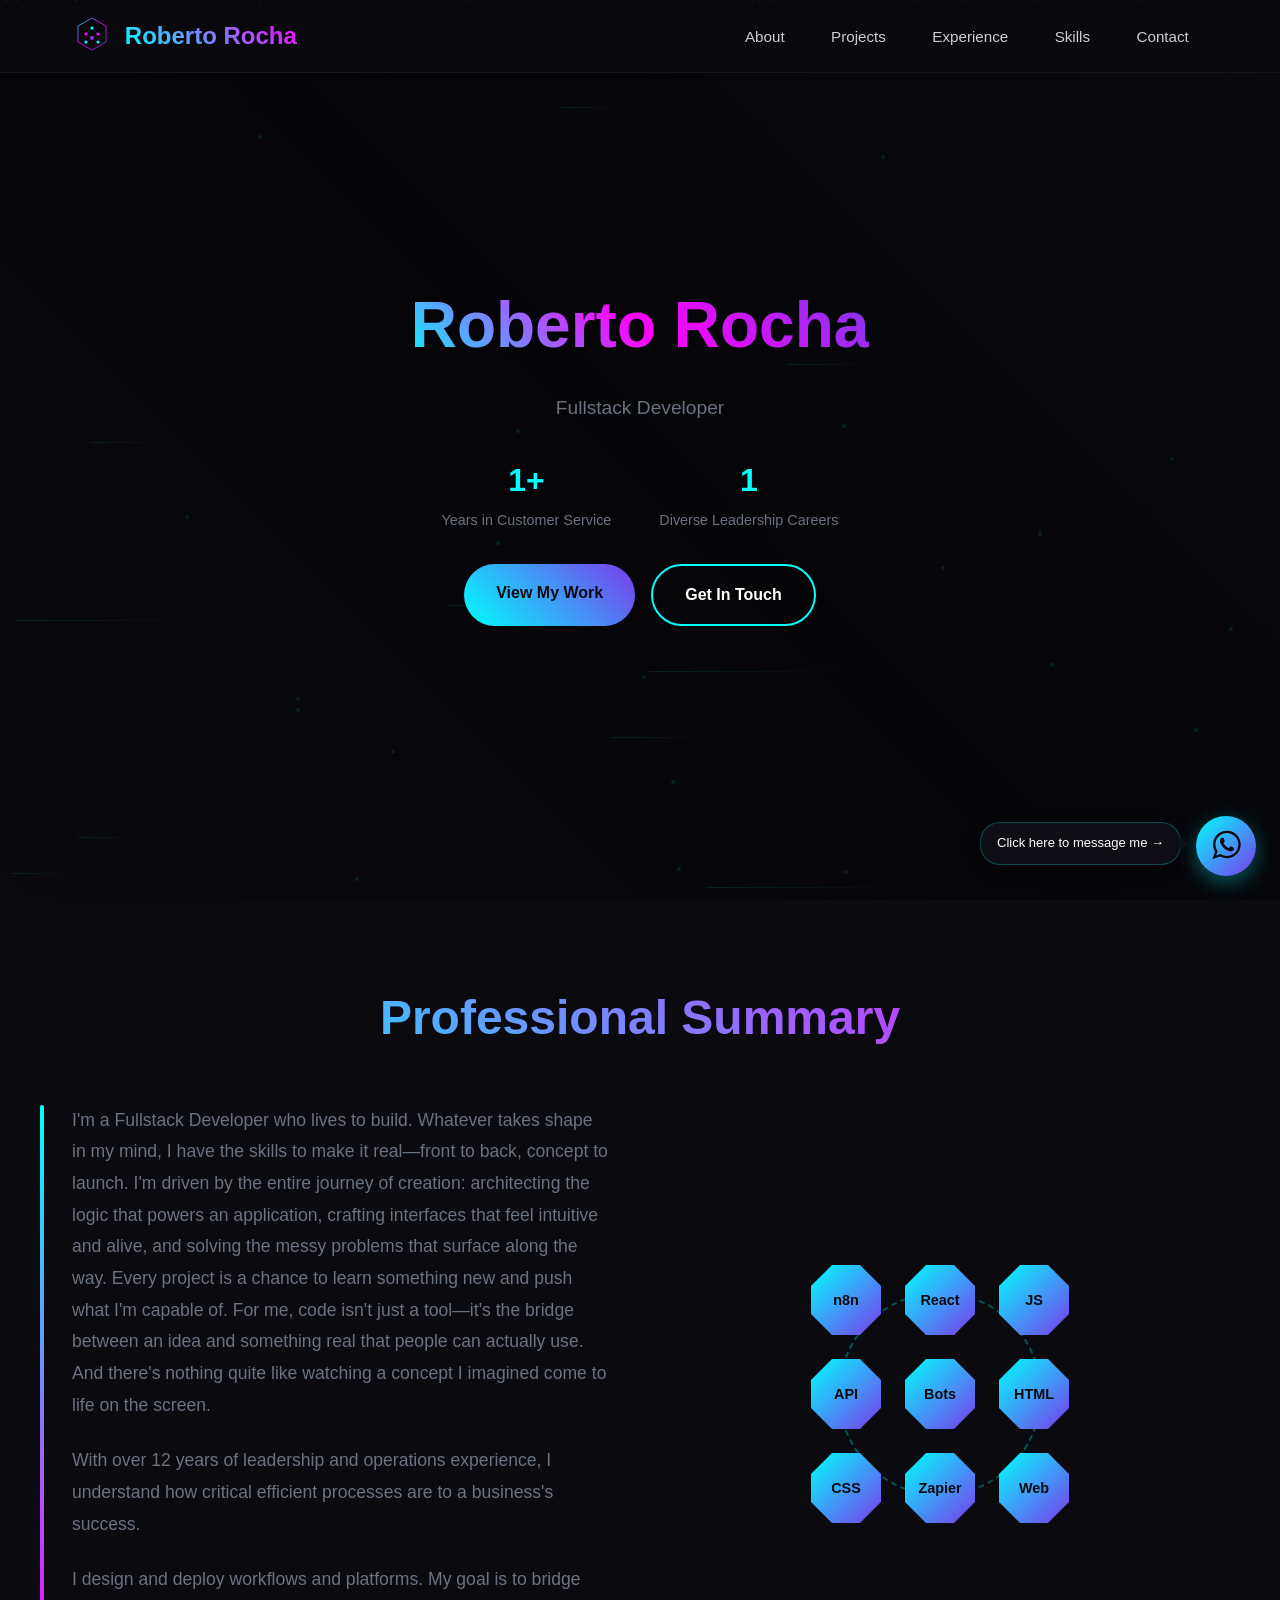
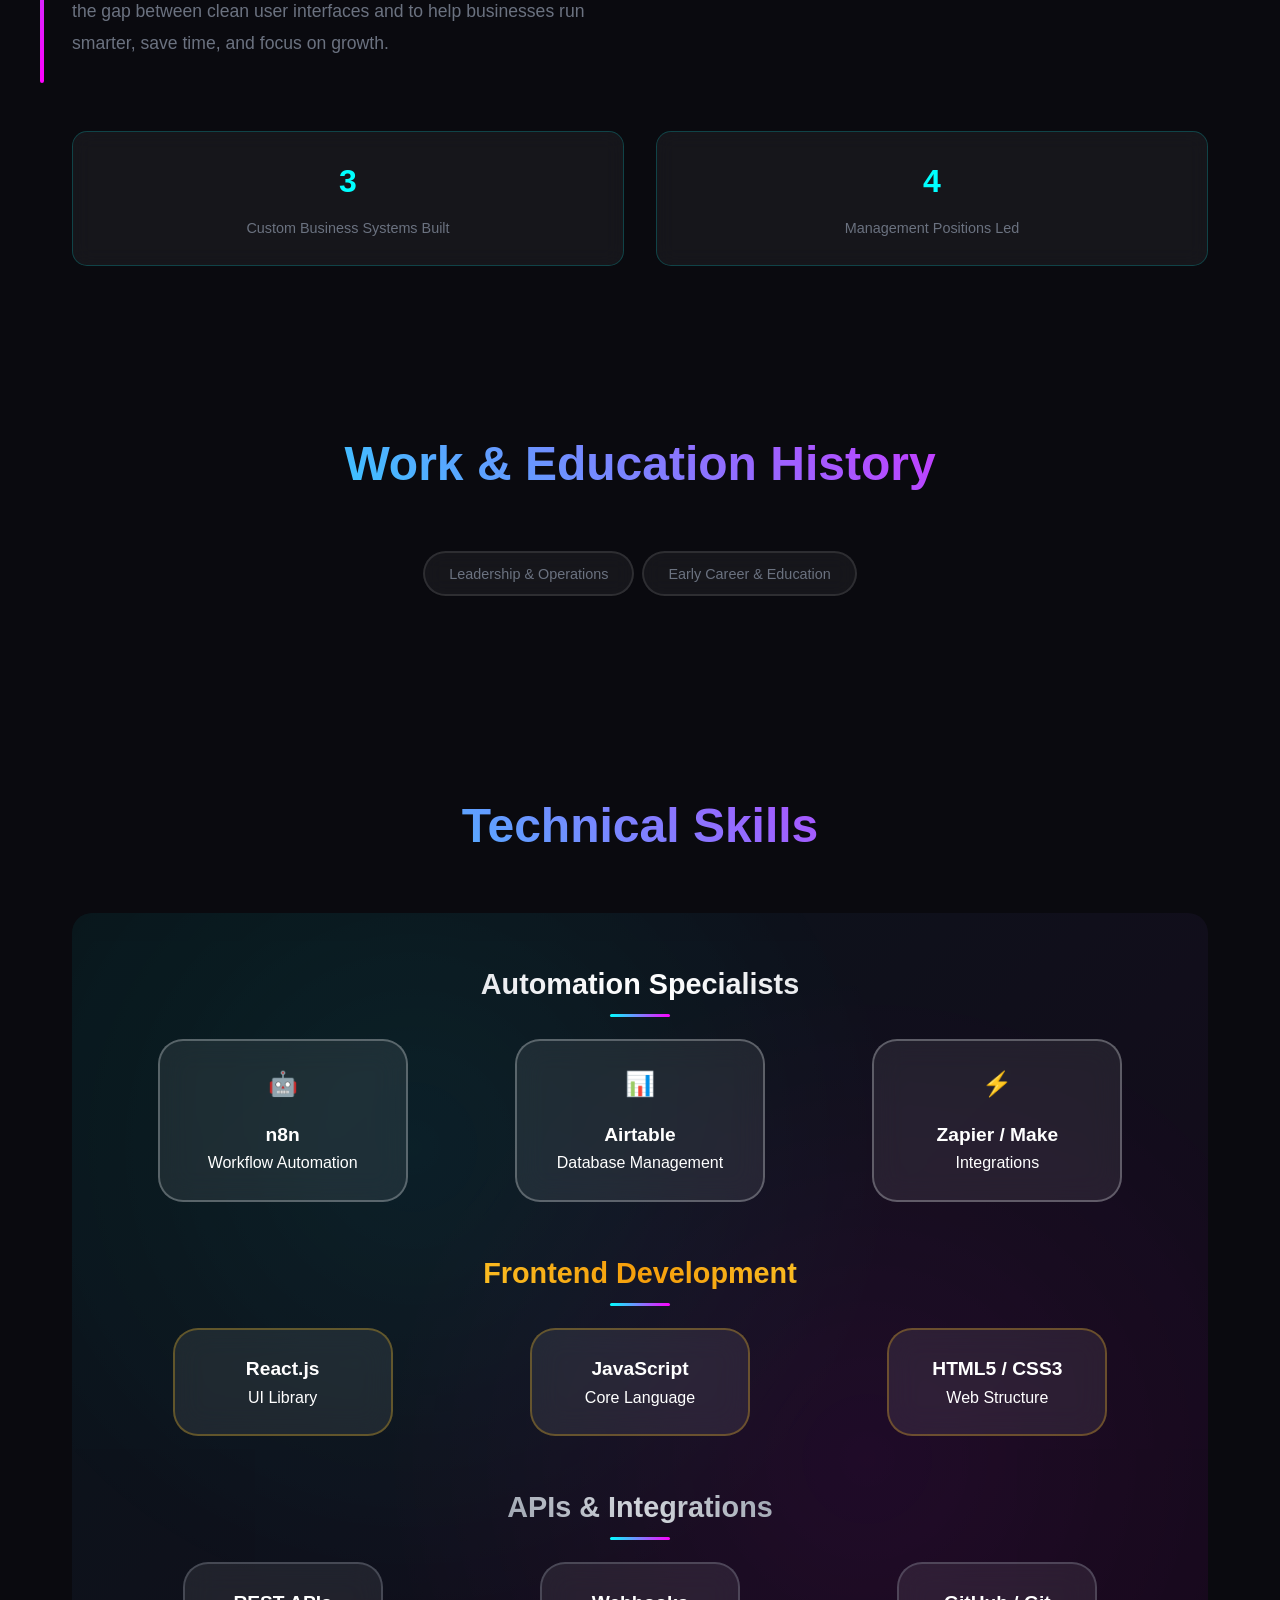
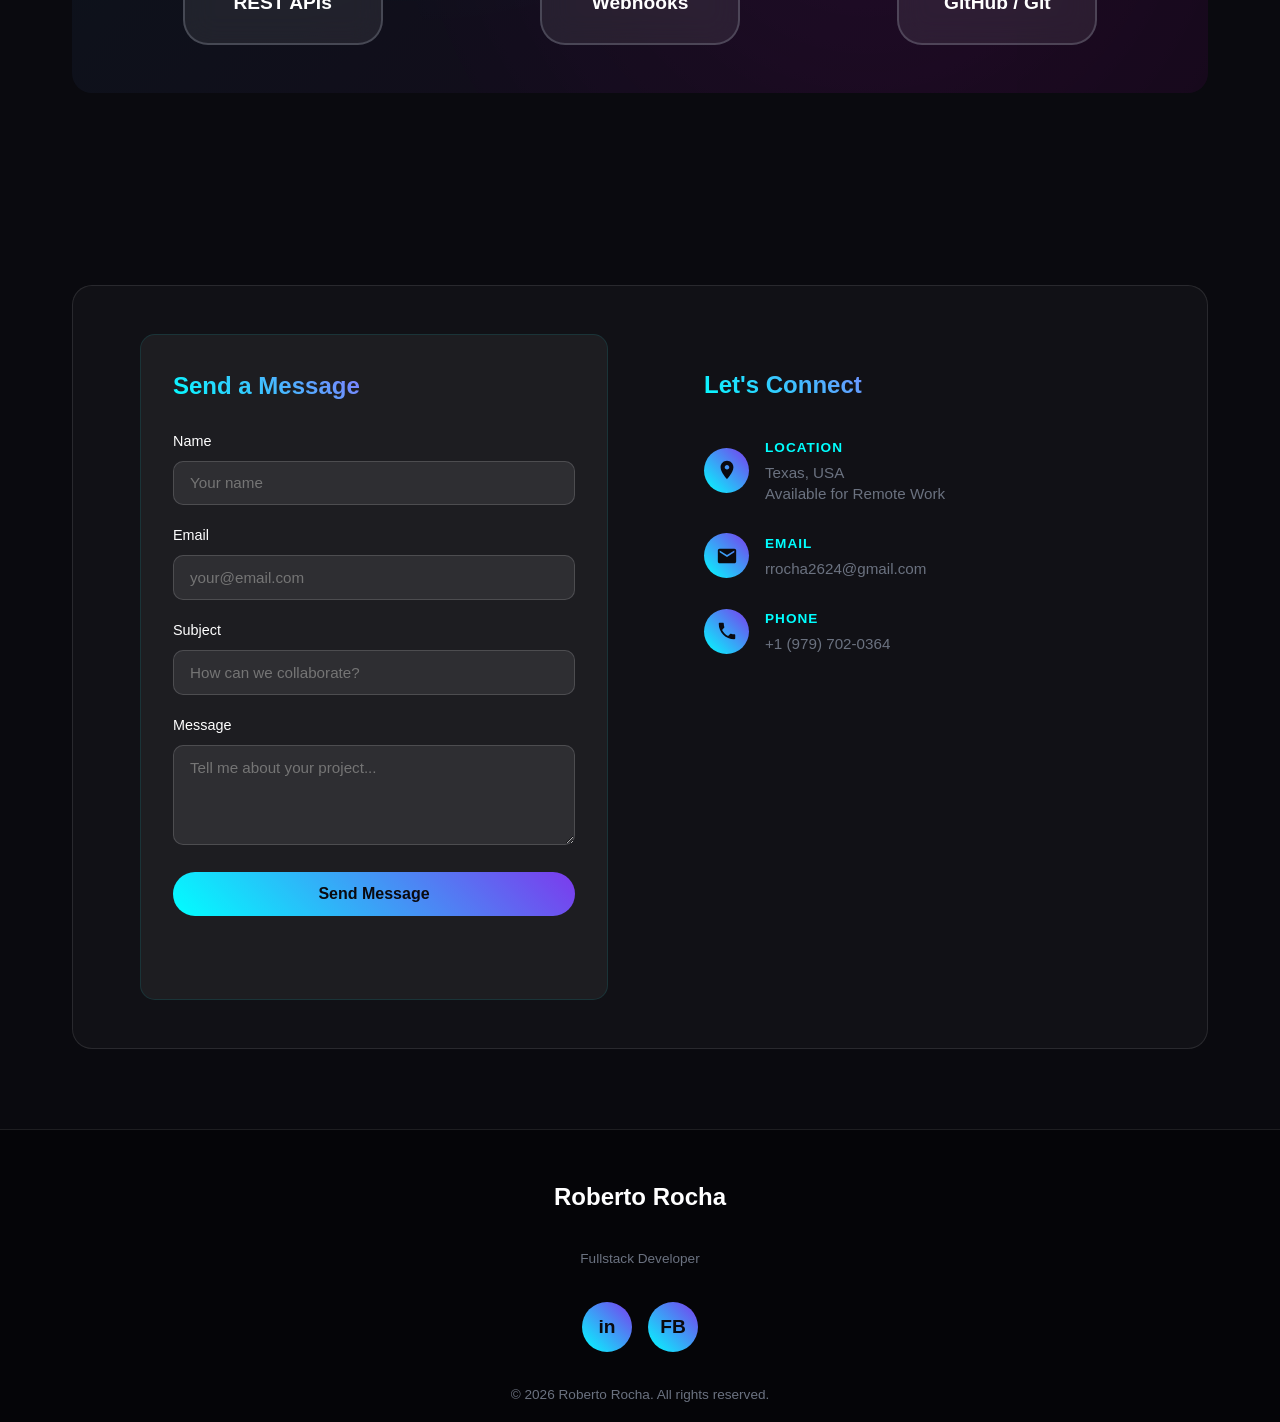
==== commit 9d631734: "Add files via upload" ====
--- a/index.html
+++ b/index.html
@@ -4,389 +4,7 @@
     <meta charset="UTF-8">
     <meta name="viewport" content="width=device-width, initial-scale=1.0">
     <title>Roberto Rocha - Fullstack Developer</title>
-    <style>
-        @charset "utf-8";
-        * { margin: 0; padding: 0; box-sizing: border-box; }
-        :root {
-            --primary: #00ffff;
-            --secondary: #ff00ff;
-            --accent: #7c3aed;
-            --dark: #0a0a0f;
-            --darker: #050508;
-            --light: #ffffff;
-            --gray: #6b7280;
-            --success: #00ff88;
-        }
-        body {
-            font-family: 'Segoe UI', Tahoma, Geneva, Verdana, sans-serif;
-            background: var(--dark);
-            color: var(--light);
-            overflow-x: hidden;
-            line-height: 1.6;
-        }
-        p a { color: var(--accent); text-decoration: none; transition: color 0.3s ease; }
-        p a:hover { color: var(--success); text-decoration: none; transition: color 0.3s ease; }
-
-        /* Background Animation */
-        .bg-animation {
-            position: fixed; top: 0; left: 0; width: 100%; height: 100%;
-            pointer-events: none; z-index: -1;
-            background: linear-gradient(45deg, var(--dark) 0%, var(--darker) 50%, var(--dark) 100%);
-        }
-        .neural-network { position: absolute; width: 100%; height: 100%; opacity: 0.1; }
-        .node {
-            position: absolute; width: 4px; height: 4px;
-            background: var(--primary); border-radius: 50%;
-            animation: pulse 4s infinite;
-        }
-        .connection {
-            position: absolute; height: 1px;
-            background: linear-gradient(90deg, var(--primary), transparent);
-            animation: flow 6s infinite;
-        }
-        @keyframes pulse { 0%, 100% { opacity: 0.3; transform: scale(1); } 50% { opacity: 1; transform: scale(1.2); } }
-        @keyframes flow { 0% { opacity: 0; transform: scaleX(0); } 50% { opacity: 1; transform: scaleX(1); } 100% { opacity: 0; transform: scaleX(0); } }
-
-        /* Header */
-        header {
-            position: fixed; top: 0; width: 100%;
-            background: rgba(10, 10, 15, 0.9); backdrop-filter: blur(20px);
-            z-index: 1000; transition: all 0.3s ease;
-            border-bottom: 1px solid rgba(255, 255, 255, 0.05);
-        }
-        nav { display: flex; justify-content: space-between; align-items: center; padding: 1rem 2rem; max-width: 1200px; margin: 0 auto; }
-        .logo { display: flex; align-items: center; gap: 0.8rem; text-decoration: none; transition: transform 0.3s ease; }
-        .logo:hover { transform: translateY(-2px); }
-        .logo-icon { width: 40px; height: 40px; }
-        .logo-text {
-            font-size: 1.5rem; font-weight: bold;
-            background: linear-gradient(45deg, var(--primary), var(--secondary));
-            -webkit-background-clip: text; -webkit-text-fill-color: transparent; background-clip: text;
-        }
-        .nav-links { display: flex; list-style: none; gap: 0.5rem; }
-        .nav-links a {
-            color: rgba(255, 255, 255, 0.8); text-decoration: none;
-            transition: all 0.3s ease; position: relative; padding: 0.6rem 1.2rem;
-            border-radius: 25px; font-weight: 500; font-size: 0.95rem; background: transparent;
-        }
-        .nav-links a:hover { color: var(--light); background: rgba(255, 255, 255, 0.05); }
-        .nav-links a.active { color: var(--dark); background: linear-gradient(45deg, var(--primary), var(--accent)); font-weight: 600; }
-        .nav-links a::after {
-            content: ''; position: absolute; bottom: -2px; left: 50%; transform: translateX(-50%);
-            width: 0; height: 2px; background: var(--primary); transition: width 0.3s ease; opacity: 0;
-        }
-        .nav-links a:hover::after { width: 30px; opacity: 1; }
-        .nav-links a.active::after { display: none; }
-
-        .mobile-menu { display: none; flex-direction: column; cursor: pointer; z-index: 1001; padding: 0.5rem; border-radius: 8px; transition: background 0.3s ease; }
-        .mobile-menu:hover { background: rgba(255, 255, 255, 0.05); }
-        .mobile-menu span { width: 25px; height: 2px; background: var(--light); margin: 3px 0; transition: 0.3s; border-radius: 2px; }
-        .mobile-menu.active span:nth-child(1) { transform: rotate(-45deg) translate(-5px, 6px); }
-        .mobile-menu.active span:nth-child(2) { opacity: 0; }
-        .mobile-menu.active span:nth-child(3) { transform: rotate(45deg) translate(-5px, -6px); }
-        
-        .mobile-nav { display: none; position: fixed; top: 0; left: 0; width: 100%; height: 100vh; background: linear-gradient(135deg, rgba(10, 10, 15, 0.98), rgba(20, 20, 30, 0.98)); backdrop-filter: blur(20px); z-index: 1000; padding-top: 80px; }
-        .mobile-nav.active { display: flex; flex-direction: column; align-items: center; justify-content: flex-start; }
-        .mobile-nav a { color: rgba(255, 255, 255, 0.9); text-decoration: none; font-size: 1.2rem; margin: 0.5rem 0; padding: 1rem 2rem; border-radius: 30px; transition: all 0.3s ease; background: rgba(255, 255, 255, 0.03); backdrop-filter: blur(10px); border: 1px solid rgba(255, 255, 255, 0.05); min-width: 250px; text-align: center; font-weight: 500; position: relative; overflow: hidden; }
-        .mobile-nav a::before { content: ''; position: absolute; top: 0; left: -100%; width: 100%; height: 100%; background: linear-gradient(90deg, transparent, rgba(0, 255, 255, 0.1), transparent); transition: left 0.5s ease; }
-        .mobile-nav a:hover::before { left: 100%; }
-        .mobile-nav a:hover { background: rgba(255, 255, 255, 0.08); border-color: rgba(0, 255, 255, 0.3); color: var(--primary); transform: scale(1.02); }
-        .mobile-nav a.active { background: linear-gradient(45deg, var(--primary), var(--accent)); color: var(--dark); font-weight: 600; border-color: transparent; }
-
-        /* Hero Section */
-        .hero { height: 100vh; display: flex; align-items: center; justify-content: center; text-align: center; position: relative; overflow: hidden; }
-        .hero-content { max-width: 800px; padding: 0 2rem; z-index: 2; }
-        .hero h1 { font-size: clamp(2.5rem, 5vw, 4rem); margin-bottom: 1rem; background: linear-gradient(45deg, var(--primary), var(--secondary), var(--accent)); -webkit-background-clip: text; -webkit-text-fill-color: transparent; background-clip: text; animation: glow 2s ease-in-out infinite alternate; }
-        @keyframes glow { from { filter: drop-shadow(0 0 20px rgba(0, 255, 255, 0.3)); } to { filter: drop-shadow(0 0 30px rgba(255, 0, 255, 0.5)); } }
-        .hero p { font-size: 1.2rem; color: var(--gray); margin-bottom: 2rem; }
-        .hero-stats { display: flex; justify-content: center; gap: 3rem; margin: 2rem 0; flex-wrap: wrap; }
-        .stat { text-align: center; }
-        .stat-number { font-size: 2rem; font-weight: bold; color: var(--primary); display: block; }
-        .stat-label { color: var(--gray); font-size: 0.9rem; }
-        
-        .cta-buttons { display: flex; gap: 1rem; justify-content: center; flex-wrap: wrap; margin-top: 2rem; }
-        .btn { padding: 1rem 2rem; border: none; border-radius: 50px; font-size: 1rem; font-weight: 600; cursor: pointer; transition: all 0.3s ease; text-decoration: none; display: inline-block; }
-        .btn-primary { background: linear-gradient(45deg, var(--primary), var(--accent)); color: var(--dark); }
-        .btn-primary:hover { transform: translateY(-2px); box-shadow: 0 10px 30px rgba(0, 255, 255, 0.3); }
-        .btn-secondary { background: transparent; color: var(--light); border: 2px solid var(--primary); }
-        .btn-secondary:hover { background: var(--primary); color: var(--dark); }
-
-        /* Section Styles */
-        .section { padding: 5rem 2rem; max-width: 1200px; margin: 0 auto; }
-        .section h2 { font-size: clamp(2rem, 4vw, 3rem); text-align: center; margin-bottom: 3rem; background: linear-gradient(45deg, var(--primary), var(--secondary)); -webkit-background-clip: text; -webkit-text-fill-color: transparent; background-clip: text; }
-        
-        .about-content { display: grid; grid-template-columns: 1fr 1fr; gap: 4rem; align-items: center; margin-bottom: 3rem; }
-        .about-text { font-size: 1.1rem; color: var(--gray); position: relative; }
-        .about-text p { margin-bottom: 1.5rem; line-height: 1.8; }
-        .about-text::before { content: ''; position: absolute; left: -2rem; top: 0; width: 4px; height: 100%; background: linear-gradient(to bottom, var(--primary), var(--secondary)); border-radius: 2px; }
-        
-        .about-stats { display: grid; grid-template-columns: repeat(2, 1fr); gap: 2rem; margin-top: 2rem; }
-        .about-stat { background: rgba(255, 255, 255, 0.05); backdrop-filter: blur(10px); padding: 1.5rem; border-radius: 15px; text-align: center; border: 1px solid rgba(0, 255, 255, 0.2); transition: all 0.3s ease; }
-        .about-stat:hover { transform: translateY(-5px); border-color: var(--primary); box-shadow: 0 10px 30px rgba(0, 255, 255, 0.2); }
-        .about-stat-number { font-size: 2rem; font-weight: bold; color: var(--primary); display: block; margin-bottom: 0.5rem; }
-        .about-stat-label { color: var(--gray); font-size: 0.9rem; }
-
-        .about-visual { display: flex; justify-content: center; align-items: center; position: relative; }
-        .blockchain-visual { display: grid; grid-template-columns: repeat(3, 1fr); gap: 1.5rem; padding: 2rem; justify-items: center; position: relative; }
-        .blockchain-visual::before { content: ''; position: absolute; top: 50%; left: 50%; width: 200px; height: 200px; border: 2px dashed rgba(0, 255, 255, 0.3); border-radius: 50%; transform: translate(-50%, -50%); animation: rotate 20s linear infinite; }
-        @keyframes rotate { from { transform: translate(-50%, -50%) rotate(0deg); } to { transform: translate(-50%, -50%) rotate(360deg); } }
-        .block { width: 70px; height: 70px; background: linear-gradient(135deg, var(--primary), var(--accent)); clip-path: polygon(30% 0%, 70% 0%, 100% 30%, 100% 70%, 70% 100%, 30% 100%, 0% 70%, 0% 30%); display: flex; align-items: center; justify-content: center; color: var(--dark); font-weight: bold; font-size: 0.9rem; animation: hexPulse 8s infinite; position: relative; overflow: hidden; z-index: 2; }
-        .block::before { content: ''; position: absolute; top: 0; left: -100%; width: 100%; height: 100%; background: linear-gradient(90deg, transparent, rgba(255, 255, 255, 0.4), transparent); animation: hexShine 6s infinite; }
-        .block:nth-child(odd) { animation-delay: -4s; }
-        .block:nth-child(even) { animation-delay: -2s; }
-        @keyframes hexPulse { 0%, 100% { transform: scale(1) rotate(0deg); box-shadow: 0 0 20px rgba(0, 255, 255, 0.4); } 50% { transform: scale(1.1) rotate(180deg); box-shadow: 0 0 40px rgba(255, 0, 255, 0.6); } }
-        @keyframes hexShine { 0% { left: -100%; } 50% { left: 100%; } 100% { left: -100%; } }
-
-        .hex-decoration { position: absolute; width: 30px; height: 30px; background: linear-gradient(45deg, var(--primary), var(--secondary)); clip-path: polygon(30% 0%, 70% 0%, 100% 30%, 100% 70%, 70% 100%, 30% 100%, 0% 70%, 0% 30%); opacity: 0.1; animation: hexFloat 12s infinite; }
-        @keyframes hexFloat { 0%, 100% { transform: translateY(0px) rotate(0deg); } 50% { transform: translateY(-20px) rotate(180deg); } }
-
-        /* Projects Section */
-        .speakers-grid { display: grid; grid-template-columns: repeat(auto-fit, minmax(280px, 1fr)); gap: 2rem; }
-        .speaker-card { background: rgba(255, 255, 255, 0.05); backdrop-filter: blur(10px); border-radius: 20px; padding: 2rem; text-align: center; transition: all 0.3s ease; border: 1px solid rgba(0, 255, 255, 0.1); display: flex; flex-direction: column; justify-content: space-between;}
-        .speaker-card:hover { transform: translateY(-10px); box-shadow: 0 20px 40px rgba(0, 255, 255, 0.2); border-color: var(--primary); }
-        .speaker-avatar { width: 80px; height: 80px; border-radius: 20%; background: linear-gradient(45deg, var(--primary), var(--secondary)); margin: 0 auto 1rem; display: flex; align-items: center; justify-content: center; font-size: 1.5rem; color: var(--dark); font-weight: bold;}
-        .speaker-name { font-size: 1.3rem; font-weight: bold; margin-bottom: 0.5rem; }
-        .speaker-title { color: var(--primary); margin-bottom: 1rem; font-size: 0.9rem;}
-        .speaker-bio { color: var(--gray); font-size: 0.95rem; text-align: left;}
-        .speaker-bio ul { padding-left: 20px; margin-top: 10px; }
-        .speaker-bio li { margin-bottom: 8px; }
-
-        /* === Projects & Portfolio (makeover) === */
-        .pf-section-sub { text-align: center; color: var(--gray); max-width: 640px; margin: -1.5rem auto 3rem; font-size: 1.05rem; line-height: 1.7; }
-        .pf-wrap { display: flex; flex-direction: column; gap: 2.5rem; }
-
-        .pf-eyebrow { display: inline-flex; align-items: center; gap: 0.6rem; font-size: 0.72rem; font-weight: 700; letter-spacing: 2.5px; text-transform: uppercase; color: var(--primary); margin-bottom: 0.9rem; }
-        .pf-eyebrow::before { content: ''; width: 28px; height: 2px; background: linear-gradient(90deg, var(--primary), var(--secondary)); border-radius: 2px; }
-
-        .pf-title { font-size: clamp(1.5rem, 3vw, 2.05rem); font-weight: 800; line-height: 1.2; color: var(--light); margin-bottom: 0.5rem; }
-        .pf-tagline { color: var(--primary); font-size: 0.98rem; font-weight: 500; margin-bottom: 1.2rem; }
-        .pf-desc { color: var(--gray); font-size: 0.96rem; line-height: 1.75; margin-bottom: 1.4rem; }
-
-        .pf-tags { display: flex; flex-wrap: wrap; gap: 0.5rem; margin-bottom: 1.4rem; }
-        .pf-tag { font-size: 0.76rem; font-weight: 600; letter-spacing: 0.3px; color: var(--primary); padding: 0.35rem 0.85rem; border-radius: 50px; background: rgba(0, 255, 255, 0.08); border: 1px solid rgba(0, 255, 255, 0.25); }
-
-        .pf-features { list-style: none; display: flex; flex-direction: column; gap: 0.7rem; margin-bottom: 1.7rem; }
-        .pf-features li { display: flex; gap: 0.7rem; align-items: flex-start; color: var(--gray); font-size: 0.92rem; line-height: 1.5; }
-        .pf-features li::before { content: '\2713'; flex-shrink: 0; width: 20px; height: 20px; display: flex; align-items: center; justify-content: center; font-size: 0.7rem; font-weight: 700; color: var(--dark); background: linear-gradient(135deg, var(--primary), var(--accent)); border-radius: 50%; margin-top: 1px; }
-
-        .pf-actions { display: flex; flex-wrap: wrap; gap: 0.8rem; }
-        .pf-btn { display: inline-flex; align-items: center; gap: 0.45rem; padding: 0.75rem 1.4rem; border-radius: 50px; font-size: 0.9rem; font-weight: 600; text-decoration: none; transition: all 0.3s ease; }
-        .pf-btn-primary { background: linear-gradient(45deg, var(--primary), var(--accent)); color: var(--dark); }
-        .pf-btn-primary:hover { transform: translateY(-2px); box-shadow: 0 10px 25px rgba(0, 255, 255, 0.3); }
-        .pf-btn-ghost { background: transparent; color: var(--light); border: 1px solid rgba(255, 255, 255, 0.2); }
-        .pf-btn-ghost:hover { border-color: var(--primary); color: var(--primary); }
-
-        /* Featured project */
-        .pf-featured { display: grid; grid-template-columns: 1fr 1.1fr; gap: 2.5rem; align-items: center; background: rgba(255, 255, 255, 0.04); backdrop-filter: blur(14px); border: 1px solid rgba(0, 255, 255, 0.15); border-radius: 24px; padding: 2.5rem; position: relative; overflow: hidden; transition: border-color 0.4s ease, box-shadow 0.4s ease; }
-        .pf-featured::before { content: ''; position: absolute; top: -40%; right: -20%; width: 60%; height: 160%; background: radial-gradient(circle, rgba(124, 58, 237, 0.18), transparent 60%); pointer-events: none; }
-        .pf-featured:hover { border-color: var(--primary); box-shadow: 0 25px 60px rgba(0, 255, 255, 0.12); }
-        .pf-featured-info, .pf-featured-preview { position: relative; z-index: 1; }
-
-        /* Live browser-frame preview */
-        .pf-browser { background: #0d0d14; border: 1px solid rgba(255, 255, 255, 0.12); border-radius: 14px; overflow: hidden; box-shadow: 0 20px 50px rgba(0, 0, 0, 0.5); }
-        .pf-browser-bar { display: flex; align-items: center; gap: 0.5rem; padding: 0.7rem 1rem; background: rgba(255, 255, 255, 0.04); border-bottom: 1px solid rgba(255, 255, 255, 0.08); }
-        .pf-dot { width: 11px; height: 11px; border-radius: 50%; flex-shrink: 0; }
-        .pf-dot.r { background: #ff5f57; } .pf-dot.y { background: #febc2e; } .pf-dot.g { background: #28c840; }
-        .pf-url { flex: 1; margin-left: 0.6rem; font-size: 0.72rem; color: var(--gray); background: rgba(255, 255, 255, 0.05); border-radius: 6px; padding: 0.3rem 0.8rem; overflow: hidden; text-overflow: ellipsis; white-space: nowrap; }
-        .pf-live { display: inline-flex; align-items: center; gap: 0.35rem; font-size: 0.68rem; font-weight: 700; letter-spacing: 0.5px; color: var(--success); flex-shrink: 0; }
-        .pf-live::before { content: ''; width: 7px; height: 7px; border-radius: 50%; background: var(--success); box-shadow: 0 0 8px var(--success); animation: pulse 2s infinite; }
-        .pf-browser iframe { display: block; width: 100%; height: 430px; border: 0; background: #fff; }
-
-        /* Standard project grid */
-        .pf-grid { display: grid; grid-template-columns: repeat(auto-fit, minmax(330px, 1fr)); gap: 2rem; }
-        .pf-card { background: rgba(255, 255, 255, 0.04); backdrop-filter: blur(12px); border: 1px solid rgba(0, 255, 255, 0.12); border-radius: 20px; padding: 2rem; display: flex; flex-direction: column; position: relative; overflow: hidden; transition: transform 0.35s ease, border-color 0.35s ease, box-shadow 0.35s ease; }
-        .pf-card::after { content: ''; position: absolute; top: 0; left: 0; right: 0; height: 3px; background: linear-gradient(90deg, var(--primary), var(--secondary), var(--accent)); transform: scaleX(0); transform-origin: left; transition: transform 0.4s ease; }
-        .pf-card:hover { transform: translateY(-8px); border-color: var(--primary); box-shadow: 0 20px 40px rgba(0, 255, 255, 0.15); }
-        .pf-card:hover::after { transform: scaleX(1); }
-        .pf-card-head { display: flex; align-items: center; gap: 1rem; margin-bottom: 1.3rem; }
-        .pf-icon { width: 54px; height: 54px; flex-shrink: 0; border-radius: 16px; background: linear-gradient(135deg, var(--primary), var(--accent)); display: flex; align-items: center; justify-content: center; color: var(--dark); box-shadow: 0 8px 20px rgba(0, 255, 255, 0.25); }
-        .pf-card .pf-title { font-size: 1.3rem; margin-bottom: 0.15rem; }
-        .pf-card .pf-tagline { font-size: 0.85rem; margin-bottom: 0; }
-        .pf-card .pf-actions { margin-top: auto; padding-top: 0.4rem; }
-
-        @media (max-width: 900px) {
-            .pf-featured { grid-template-columns: 1fr; gap: 1.8rem; padding: 1.8rem; }
-            .pf-featured-preview { order: -1; }
-            .pf-browser iframe { height: 340px; }
-        }
-        @media (max-width: 480px) {
-            .pf-grid { grid-template-columns: 1fr; }
-            .pf-browser iframe { height: 260px; }
-            .pf-card, .pf-featured { padding: 1.5rem; }
-        }
-        @media (prefers-reduced-motion: reduce) {
-            .pf-card, .pf-featured, .pf-btn, .pf-card::after { transition: none; }
-            .pf-live::before { animation: none; }
-        }
-
-        /* Schedule / Experience Section */
-        .schedule-tabs { display: flex; justify-content: center; margin-bottom: 2rem; gap: 0.5rem; flex-wrap: wrap; }
-        .tab-btn { padding: 0.8rem 1.5rem; background: rgba(255, 255, 255, 0.05); color: var(--gray); border: 2px solid rgba(255, 255, 255, 0.1); border-radius: 25px; cursor: pointer; transition: all 0.3s ease; font-size: 0.9rem; backdrop-filter: blur(10px); }
-        .tab-btn.active { background: linear-gradient(45deg, var(--primary), var(--accent)); color: var(--dark); border-color: transparent; transform: scale(1.05); }
-        .schedule-content { display: none; }
-        .schedule-content.active { display: block; animation: slideIn 0.4s ease; }
-        @keyframes slideIn { from { opacity: 0; transform: translateY(15px); } to { opacity: 1; transform: translateY(0); } }
-        
-        .timeline { display: grid; gap: 1rem; max-width: 900px; margin: 0 auto; }
-        .timeline-item { background: rgba(255, 255, 255, 0.05); backdrop-filter: blur(10px); border-radius: 12px; border: 1px solid rgba(0, 255, 255, 0.1); overflow: hidden; transition: all 0.3s ease; }
-        .timeline-item:hover { border-color: var(--primary); box-shadow: 0 5px 20px rgba(0, 255, 255, 0.15); }
-        .timeline-header { padding: 1.2rem; cursor: pointer; display: grid; grid-template-columns: 180px 1fr auto; gap: 1rem; align-items: center; background: rgba(255, 255, 255, 0.02); transition: background 0.3s ease; }
-        .timeline-header:hover { background: rgba(0, 255, 255, 0.05); }
-        .timeline-time { color: var(--primary); font-weight: bold; font-size: 0.9rem; text-align: center; background: rgba(0, 255, 255, 0.1); padding: 0.5rem; border-radius: 8px; border: 1px solid rgba(0, 255, 255, 0.2); }
-        .timeline-info { display: flex; flex-direction: column; gap: 0.3rem; }
-        .timeline-title { font-size: 1.1rem; font-weight: bold; color: var(--light); margin: 0; }
-        .timeline-speaker { color: var(--primary); font-size: 0.9rem; font-weight: 500; }
-        .timeline-collapse-icon { font-size: 1rem; transition: transform 0.3s ease; color: var(--primary); width: 24px; height: 24px; display: flex; align-items: center; justify-content: center; background: rgba(0, 255, 255, 0.1); border-radius: 50%; }
-        .timeline-item.expanded .timeline-collapse-icon { transform: rotate(180deg); background: var(--primary); color: var(--dark); }
-        .timeline-details { max-height: 0; overflow: hidden; transition: max-height 0.3s ease; padding: 0 1.2rem; }
-        .timeline-item.expanded .timeline-details { max-height: 400px; padding: 0 1.2rem 1.2rem; }
-        .timeline-desc { color: var(--gray); font-size: 0.95rem; line-height: 1.6; padding-top: 1rem; border-top: 1px solid rgba(255, 255, 255, 0.1); }
-        .timeline-desc ul { padding-left: 20px; }
-        .timeline-desc li { margin-bottom: 5px; }
-
-        /* Skills Section */
-        .sponsors-section { background: linear-gradient(135deg, rgba(0, 255, 255, 0.05), rgba(255, 0, 255, 0.05)); border-radius: 20px; padding: 3rem; margin: 2rem 0; position: relative; overflow: hidden; }
-        .sponsors-section::before { content: ''; position: absolute; top: 0; left: 0; right: 0; bottom: 0; background: radial-gradient(circle at 30% 30%, rgba(0, 255, 255, 0.1), transparent 50%), radial-gradient(circle at 70% 70%, rgba(255, 0, 255, 0.1), transparent 50%); opacity: 0.6; }
-        .sponsor-tiers { display: grid; gap: 3rem; position: relative; z-index: 2; }
-        .sponsor-tier { text-align: center; }
-        .tier-title { font-size: 1.8rem; font-weight: bold; margin-bottom: 2rem; position: relative; display: inline-block; }
-        .tier-title.platinum { background: linear-gradient(45deg, #e5e7eb, #ffffff, #e5e7eb); -webkit-background-clip: text; -webkit-text-fill-color: transparent; background-clip: text; }
-        .tier-title.gold { background: linear-gradient(45deg, #fbbf24, #f59e0b, #fbbf24); -webkit-background-clip: text; -webkit-text-fill-color: transparent; background-clip: text; }
-        .tier-title.silver { background: linear-gradient(45deg, #9ca3af, #d1d5db, #9ca3af); -webkit-background-clip: text; -webkit-text-fill-color: transparent; background-clip: text; }
-        .tier-title::after { content: ''; position: absolute; bottom: -10px; left: 50%; transform: translateX(-50%); width: 60px; height: 3px; background: linear-gradient(90deg, var(--primary), var(--secondary)); border-radius: 2px; }
-        
-        .sponsors-grid { display: grid; gap: 2rem; align-items: center; justify-items: center; }
-        .sponsors-grid.platinum { grid-template-columns: repeat(auto-fit, minmax(200px, 1fr)); }
-        .sponsors-grid.gold { grid-template-columns: repeat(auto-fit, minmax(180px, 1fr)); }
-        .sponsors-grid.silver { grid-template-columns: repeat(auto-fit, minmax(150px, 1fr)); }
-        
-        .sponsor-card { background: rgba(255, 255, 255, 0.08); backdrop-filter: blur(15px); border-radius: 25px; padding: 1.5rem; text-align: center; transition: all 0.4s ease; border: 2px solid rgba(255, 255, 255, 0.1); position: relative; overflow: hidden; width: 100%; }
-        .sponsor-card::before { content: ''; position: absolute; top: 0; left: -100%; width: 100%; height: 100%; background: linear-gradient(90deg, transparent, rgba(255, 255, 255, 0.1), transparent); transition: left 0.6s ease; }
-        .sponsor-card:hover::before { left: 100%; }
-        .sponsor-card.platinum { border-color: rgba(229, 231, 235, 0.3); max-width: 250px; }
-        .sponsor-card.platinum:hover { transform: translateY(-10px) scale(1.02); border-color: #e5e7eb; box-shadow: 0 15px 30px rgba(229, 231, 235, 0.25); }
-        .sponsor-card.gold { border-color: rgba(251, 191, 36, 0.3); max-width: 220px; }
-        .sponsor-card.gold:hover { transform: translateY(-8px) scale(1.02); border-color: #fbbf24; box-shadow: 0 12px 25px rgba(251, 191, 36, 0.25); }
-        .sponsor-card.silver { border-color: rgba(156, 163, 175, 0.3); max-width: 200px; }
-        .sponsor-card.silver:hover { transform: translateY(-5px) scale(1.02); border-color: #9ca3af; box-shadow: 0 10px 20px rgba(156, 163, 175, 0.25); }
-        
-        .sponsor-logo { margin: 0 auto 1rem; display: flex; align-items: center; justify-content: center; color: var(--dark); font-weight: bold; position: relative; border-radius: 20px; overflow: hidden; }
-        .sponsor-card.platinum .sponsor-logo { width: 80px; height: 80px; background: linear-gradient(135deg, #f3f4f6, #ffffff, #e5e7eb); font-size: 1.5rem; box-shadow: 0 10px 30px rgba(229, 231, 235, 0.3); }
-        .sponsor-card.gold .sponsor-logo { width: 70px; height: 70px; background: linear-gradient(135deg, #fbbf24, #f59e0b, #d97706); font-size: 1.3rem; box-shadow: 0 8px 25px rgba(251, 191, 36, 0.3); }
-        .sponsor-card.silver .sponsor-logo { width: 60px; height: 60px; background: linear-gradient(135deg, #9ca3af, #d1d5db, #6b7280); font-size: 1.1rem; box-shadow: 0 6px 20px rgba(156, 163, 175, 0.3); }
-        
-        .sponsor-name { font-size: 1.2rem; font-weight: bold; color: var(--light); }
-        
-        /* Contact Info Section */
-        .contact-info-section { margin-top: 3rem; padding: 3rem 2rem; background: rgba(255, 255, 255, 0.03); border-radius: 20px; border: 1px solid rgba(255, 255, 255, 0.1); }
-        .contact-container { display: grid; grid-template-columns: 1fr 1fr; gap: 4rem; max-width: 1000px; margin: 0 auto; align-items: start; }
-        .contact-form-column { background: rgba(255, 255, 255, 0.05); padding: 2rem; border-radius: 15px; border: 1px solid rgba(0, 255, 255, 0.1); }
-        .contact-form-title { font-size: 1.5rem; font-weight: bold; margin-bottom: 1.5rem; background: linear-gradient(45deg, var(--primary), var(--secondary)); -webkit-background-clip: text; -webkit-text-fill-color: transparent; background-clip: text; }
-        .contact-form { display: flex; flex-direction: column; gap: 1.2rem; }
-        .form-field { display: flex; flex-direction: column; gap: 0.5rem; }
-        .form-field label { color: var(--light); font-size: 0.9rem; font-weight: 500; }
-        .form-field input, .form-field textarea { padding: 0.8rem 1rem; background: rgba(255, 255, 255, 0.08); border: 1px solid rgba(255, 255, 255, 0.15); border-radius: 10px; color: var(--light); font-size: 0.95rem; font-family: inherit; transition: all 0.3s ease; }
-        .form-field input:focus, .form-field textarea:focus { outline: none; border-color: var(--primary); background: rgba(255, 255, 255, 0.12); box-shadow: 0 0 15px rgba(0, 255, 255, 0.2); }
-        .form-field textarea { resize: vertical; min-height: 100px; }
-        .contact-submit-btn { padding: 0.8rem 2rem; background: linear-gradient(45deg, var(--primary), var(--accent)); border: none; border-radius: 25px; color: var(--dark); font-size: 1rem; font-weight: bold; cursor: pointer; transition: all 0.3s ease; margin-top: 0.5rem; }
-        .contact-submit-btn:hover { transform: translateY(-2px); box-shadow: 0 10px 25px rgba(0, 255, 255, 0.3); }
-        .contact-submit-btn:disabled { opacity: 0.6; cursor: not-allowed; transform: none; box-shadow: none; }
-        .contact-status { margin-top: 0.9rem; font-size: 0.9rem; line-height: 1.5; min-height: 1.2em; }
-        .contact-status.success { color: var(--success); }
-        .contact-status.error { color: #ff6b6b; }
-        
-        .contact-info-column { padding: 2rem; }
-        .contact-info-title { font-size: 1.5rem; font-weight: bold; margin-bottom: 2rem; background: linear-gradient(45deg, var(--primary), var(--secondary)); -webkit-background-clip: text; -webkit-text-fill-color: transparent; background-clip: text; }
-        .contact-info-grid { display: flex; flex-direction: column; gap: 1.8rem; }
-        .contact-item { display: flex; align-items: center; gap: 1rem; }
-        .contact-icon { width: 45px; height: 45px; background: linear-gradient(45deg, var(--primary), var(--accent)); border-radius: 50%; display: flex; align-items: center; justify-content: center; flex-shrink: 0; }
-        .contact-icon svg { width: 22px; height: 22px; fill: var(--dark); }
-        .contact-details { display: flex; flex-direction: column; gap: 0.2rem; }
-        .contact-label { font-size: 0.85rem; color: var(--primary); font-weight: 600; text-transform: uppercase; letter-spacing: 1px; }
-        .contact-value { color: var(--gray); font-size: 0.95rem; line-height: 1.4; }
-        .contact-value a { color: var(--gray); text-decoration: none; transition: color 0.3s ease; }
-        .contact-value a:hover { color: var(--primary); }
-        
-        /* Footer */
-        footer { background: var(--darker); padding: 3rem 2rem 1rem; text-align: center; border-top: 1px solid rgba(255, 255, 255, 0.1); }
-        footer p { margin-top: 2rem; color: var(--gray); font-size: 0.85rem; }
-        .footer-content { max-width: 1200px; margin: 0 auto; }
-        .social-links { display: flex; justify-content: center; gap: 1rem; margin: 2rem 0; }
-        .social-link { width: 50px; height: 50px; background: linear-gradient(45deg, var(--primary), var(--accent)); border-radius: 50%; display: flex; align-items: center; justify-content: center; text-decoration: none; color: var(--dark); font-weight: bold; transition: all 0.3s ease; font-size: 1.2rem;}
-        .social-link:hover { transform: translateY(-5px); box-shadow: 0 10px 20px rgba(0, 255, 255, 0.3); }
-        
-        /* Particles */
-        .particles { position: absolute; top: 0; left: 0; width: 100%; height: 100%; overflow: hidden; }
-        .particle { position: absolute; width: 2px; height: 2px; background: var(--primary); border-radius: 50%; animation: float 10s infinite; }
-        @keyframes float { 0%, 100% { transform: translateY(100vh) translateX(0); opacity: 0; } 10% { opacity: 1; } 90% { opacity: 1; } 100% { transform: translateY(-100px) translateX(100px); opacity: 0; } }
-        
-        /* Scroll-triggered animations */
-        .animate-on-scroll { opacity: 0; transform: translateY(50px); transition: all 0.8s cubic-bezier(0.25, 0.46, 0.45, 0.94); }
-        .animate-on-scroll.animated { opacity: 1; transform: translateY(0); }
-        .animate-on-scroll.slide-left { transform: translateX(-50px); }
-        .animate-on-scroll.slide-left.animated { transform: translateX(0); }
-        .animate-on-scroll.slide-right { transform: translateX(50px); }
-        .animate-on-scroll.slide-right.animated { transform: translateX(0); }
-        .animate-on-scroll.scale-up { transform: scale(0.8); }
-        .animate-on-scroll.scale-up.animated { transform: scale(1); }
-        .stagger-animation { animation-delay: calc(var(--stagger) * 0.1s); }
-        
-        @media (max-width: 768px) {
-            .nav-links { display: none; }
-            .mobile-menu { display: flex; }
-            .hero-stats { gap: 1.5rem; }
-            .cta-buttons { flex-direction: column; align-items: center; gap: 1rem; }
-            .btn { width: 100%; max-width: 280px; }
-            .about-content { grid-template-columns: 1fr; text-align: center; gap: 2rem; }
-            .about-text::before { display: none; }
-            .about-stats { grid-template-columns: repeat(2, 1fr); gap: 1rem; }
-            .blockchain-visual { grid-template-columns: repeat(3, 1fr); gap: 1rem; padding: 1.5rem; }
-            .timeline-header { grid-template-columns: 1fr; gap: 0.8rem; padding: 1rem; }
-            .contact-container { grid-template-columns: 1fr; gap: 2rem; }
-            .contact-form-column, .contact-info-column { padding: 1.5rem; }
-        }
-
-        /* Live preview inside project cards */
-        .pf-card .pf-browser { margin-bottom: 1.3rem; box-shadow: 0 12px 30px rgba(0, 0, 0, 0.4); }
-        .pf-card .pf-browser iframe { height: 200px; }
-
-        /* === Floating contact widget (themed to site palette) === */
-        .wa-widget-container { position: fixed; bottom: 24px; right: 24px; z-index: 9999; font-family: 'Segoe UI', Tahoma, Geneva, Verdana, sans-serif; }
-        .wa-floating-btn { width: 60px; height: 60px; background: linear-gradient(135deg, var(--primary), var(--accent)); border-radius: 50%; box-shadow: 0 6px 20px rgba(0, 255, 255, 0.35); display: flex; justify-content: center; align-items: center; cursor: pointer; border: none; transition: transform 0.2s ease, box-shadow 0.2s ease; position: relative; z-index: 2; }
-        .wa-floating-btn svg { fill: var(--dark); }
-        .wa-floating-btn:hover { transform: scale(1.05); box-shadow: 0 8px 26px rgba(255, 0, 255, 0.4); }
-
-        .wa-intro-bubble { position: absolute; right: 75px; bottom: 11px; background: rgba(15, 15, 22, 0.95); backdrop-filter: blur(12px); color: var(--light); padding: 10px 16px; border-radius: 20px; font-size: 13px; font-weight: 500; white-space: nowrap; box-shadow: 0 4px 14px rgba(0, 0, 0, 0.4); border: 1px solid rgba(0, 255, 255, 0.25); transition: opacity 0.3s ease, transform 0.3s ease; animation: wa-bounce 2s infinite; z-index: 1; }
-        .wa-intro-bubble::after { content: ''; position: absolute; top: 50%; right: -7px; transform: translateY(-50%); border-width: 7px 0 7px 7px; border-style: solid; border-color: transparent transparent transparent rgba(15, 15, 22, 0.95); }
-        .wa-chat-popup.wa-show ~ .wa-intro-bubble { opacity: 0; pointer-events: none; transform: translateX(10px); }
-        .wa-intro-bubble p { margin: 0; }
-        @keyframes wa-bounce { 0%, 20%, 50%, 80%, 100% { transform: translateY(0); } 40% { transform: translateY(-5px); } 60% { transform: translateY(-3px); } }
-
-        .wa-chat-popup { position: absolute; bottom: 80px; right: 0; width: 320px; background: rgba(15, 15, 22, 0.97); backdrop-filter: blur(20px); border: 1px solid rgba(0, 255, 255, 0.2); border-radius: 16px; box-shadow: 0 12px 40px rgba(0, 0, 0, 0.5); overflow: hidden; opacity: 0; visibility: hidden; transform: translateY(20px); transition: all 0.3s cubic-bezier(0.25, 0.8, 0.25, 1); z-index: 3; }
-        .wa-chat-popup.wa-show { opacity: 1; visibility: visible; transform: translateY(0); }
-
-        .wa-chat-header { background: linear-gradient(135deg, var(--primary), var(--accent)); color: var(--dark); padding: 16px; display: flex; justify-content: space-between; align-items: center; }
-        .wa-header-left { display: flex; align-items: center; }
-        .wa-profile-pic { width: 50px; height: 50px; border-radius: 50%; background: var(--darker); margin-right: 12px; box-shadow: 0 2px 8px rgba(0, 0, 0, 0.35); display: flex; align-items: center; justify-content: center; }
-        .wa-header-info { display: flex; flex-direction: column; }
-        .wa-header-info strong { font-size: 16px; font-weight: 700; letter-spacing: 0.3px; }
-        .wa-header-info span { font-size: 13px; opacity: 0.85; margin-top: 2px; }
-        .wa-close-btn { background: none; border: none; color: var(--dark); font-size: 24px; line-height: 1; cursor: pointer; opacity: 0.7; transition: opacity 0.2s; }
-        .wa-close-btn:hover { opacity: 1; }
-
-        .wa-chat-body { background: rgba(255, 255, 255, 0.03); padding: 20px 16px; min-height: 100px; }
-        .wa-message { background: rgba(255, 255, 255, 0.08); color: var(--light); padding: 12px 16px; border-radius: 4px 14px 14px 14px; font-size: 12px; line-height: 1.5; border: 1px solid rgba(0, 255, 255, 0.15); display: inline-block; max-width: 85%; position: relative; }
-        .wa-suggestion-chip { display: block; padding: 9px 12px; margin-top: 10px; background: rgba(0, 255, 255, 0.08); border-radius: 16px; font-size: 12px; font-weight: 600; text-align: center; border: 1px solid rgba(0, 255, 255, 0.25); color: var(--primary); text-decoration: none; transition: all 0.2s; }
-        .wa-suggestion-chip:hover { background: rgba(0, 255, 255, 0.16); border-color: var(--primary); }
-
-        .wa-chat-footer { background: rgba(255, 255, 255, 0.02); padding: 16px; text-align: center; border-top: 1px solid rgba(255, 255, 255, 0.06); }
-        .wa-start-chat-btn { display: flex; justify-content: center; align-items: center; background: linear-gradient(45deg, var(--primary), var(--accent)); color: var(--dark); text-decoration: none; padding: 12px 24px; border-radius: 24px; font-weight: 700; font-size: 15px; transition: transform 0.2s ease, box-shadow 0.2s ease; }
-        .wa-start-chat-btn:hover { transform: translateY(-2px); box-shadow: 0 8px 20px rgba(0, 255, 255, 0.3); }
-        .wa-start-chat-btn svg { margin-right: 8px; fill: var(--dark); }
-
-        @media (max-width: 380px) { .wa-chat-popup { width: 290px; } }
-        @media (prefers-reduced-motion: reduce) { .wa-intro-bubble { animation: none; } }
-    </style>
+    <link rel="stylesheet" href="styles.css">
 </head>
 <body>
     <!-- Background Animation -->
@@ -418,7 +36,7 @@
             </a>
             <ul class="nav-links">
                 <li><a href="#about">About</a></li>
-                <li><a href="#projects">Projects</a></li>
+                <li><a href="projects.html">Projects</a></li>
                 <li><a href="#experience">Experience</a></li>
                 <li><a href="#skills">Skills</a></li>
                 <li><a href="#contact">Contact</a></li>
@@ -429,7 +47,7 @@
         </nav>
         <div class="mobile-nav" id="mobileNav">
             <a href="#about" onclick="closeMenu()">About</a>
-            <a href="#projects" onclick="closeMenu()">Projects</a>
+            <a href="projects.html" onclick="closeMenu()">Projects</a>
             <a href="#experience" onclick="closeMenu()">Experience</a>
             <a href="#skills" onclick="closeMenu()">Skills</a>
             <a href="#contact" onclick="closeMenu()">Contact</a>
@@ -451,8 +69,9 @@
                     <span class="stat-number" data-target="8">0</span>
                     <span class="stat-label">Diverse Leadership Careers</span>
                 </div>
+            </div>
             <div class="cta-buttons">
-                <a href="#projects" class="btn btn-primary">View My Work</a>
+                <a href="projects.html" class="btn btn-primary">View My Work</a>
                 <a href="#contact" class="btn btn-secondary">Get In Touch</a>
             </div>
         </div>
@@ -463,9 +82,16 @@
         <h2 class="animate-on-scroll">Professional Summary</h2>
         <div class="about-content">
             <div class="about-text animate-on-scroll slide-left">
-                <p>I am a Fullstack Developer passionate about building what comes to mind.</p>
-                <p>I design and deploy workflows and platforms. With over 12 years of leadership and operations experience, I understand how critical efficient processes are to a business's success.</p>
-                <p>My goal is to bridge the gap between clean user interfaces and to help businesses run smarter, save time, and focus on growth.</p>
+                <p>I'm a Fullstack Developer who lives to build. Whatever takes shape in my mind, 
+                    I have the skills to make it real—front to back, concept to launch. 
+                    I'm driven by the entire journey of creation: architecting the logic that powers an application, 
+                    crafting interfaces that feel intuitive and alive, 
+                    and solving the messy problems that surface along the way. 
+                    Every project is a chance to learn something new and push what I'm capable of. 
+                    For me, code isn't just a tool—it's the bridge between an idea and something real that people can actually use. 
+                    And there's nothing quite like watching a concept I imagined come to life on the screen.</p>
+                <p>With over 12 years of leadership and operations experience, I understand how critical efficient processes are to a business's success.</p>
+                <p>I design and deploy workflows and platforms. My goal is to bridge the gap between clean user interfaces and to help businesses run smarter, save time, and focus on growth.</p>
             </div>
             <div class="about-visual animate-on-scroll slide-right">
                 <div class="blockchain-visual">
@@ -494,254 +120,6 @@
         </div>
     </section>
 
-    <!-- Projects Section -->
-    <section id="projects" class="section">
-        <h2 class="animate-on-scroll">Projects & Portfolio</h2>
-        <p class="pf-section-sub animate-on-scroll">A selection of things I've designed, built, and shipped — from immersive web experiences to end-to-end business automation.</p>
-
-        <div class="pf-wrap">
-
-            <!-- Featured Project: live preview -->
-            <article class="pf-featured animate-on-scroll scale-up">
-                <div class="pf-featured-info">
-                    <span class="pf-eyebrow">Featured Project</span>
-                    <h3 class="pf-title">The Convergence of Realms</h3>
-                    <p class="pf-tagline">An immersive, narrative-driven web experience</p>
-                    <p class="pf-desc">A complete, story-first website that turns browsing into an experience. The narrative is woven directly into the interface, so visitors don't just read a brand — they move through it.</p>
-                    <div class="pf-tags">
-                        <span class="pf-tag">Live Site</span>
-                        <span class="pf-tag">Frontend</span>
-                        <span class="pf-tag">Storytelling UX</span>
-                        <span class="pf-tag">Vercel</span>
-                    </div>
-                    <ul class="pf-features">
-                        <li>Ready to launch — a polished, fully built site designed to elevate the brand.</li>
-                        <li>Narrative-led design that pulls visitors through the story.</li>
-                        <li>An immersive digital experience, not just a set of web pages.</li>
-                    </ul>
-                    <div class="pf-actions">
-                        <a class="pf-btn pf-btn-primary" href="https://the-convergence-of-realms.vercel.app/" target="_blank" rel="noopener noreferrer">View live site →</a>
-                        <a class="pf-btn pf-btn-ghost" href="https://the-convergence-of-realms.vercel.app/" target="_blank" rel="noopener noreferrer">Read the story</a>
-                    </div>
-                </div>
-                <div class="pf-featured-preview">
-                    <div class="pf-browser">
-                        <div class="pf-browser-bar">
-                            <span class="pf-dot r"></span><span class="pf-dot y"></span><span class="pf-dot g"></span>
-                            <span class="pf-url">the-convergence-of-realms.vercel.app</span>
-                            <span class="pf-live">Live</span>
-                        </div>
-                        <iframe src="https://the-convergence-of-realms.vercel.app/" title="The Convergence of Realms — live preview" loading="lazy"></iframe>
-                    </div>
-                </div>
-            </article>
-
-            <!-- Project grid -->
-            <div class="pf-grid">
-                <article class="pf-card animate-on-scroll scale-up">
-                    <div class="pf-card-head">
-                        <div class="pf-icon">
-                            <svg viewBox="0 0 24 24" width="26" height="26" fill="none" stroke="currentColor" stroke-width="2" stroke-linecap="round" stroke-linejoin="round"><polygon points="13 2 3 14 12 14 11 22 21 10 12 10 13 2"></polygon></svg>
-                        </div>
-                        <div>
-                            <h3 class="pf-title">Automated Business Systems</h3>
-                            <p class="pf-tagline">End-to-end workflow automation</p>
-                        </div>
-                    </div>
-                    <p class="pf-desc">A five-workflow automation suite that runs bookings, appointments, staff updates, and payment tracking with no manual work — built to give a business back its time.</p>
-                    <div class="pf-tags">
-                        <span class="pf-tag">n8n</span>
-                        <span class="pf-tag">Airtable</span>
-                        <span class="pf-tag">Fillout</span>
-                        <span class="pf-tag">Gmail</span>
-                    </div>
-                    <ul class="pf-features">
-                        <li>Detects new vs. returning clients automatically.</li>
-                        <li>Payment tracker totals installments and fires final receipts.</li>
-                        <li>Error-monitoring workflow sends detailed failure alerts.</li>
-                        <li>Every submission saved securely to an Airtable database.</li>
-                        <li>Branded Gmail notifications with one-click reply links.</li>
-                    </ul>
-                </article>
-                <article class="pf-card animate-on-scroll scale-up">
-                    <div class="pf-card-head">
-                        <div class="pf-icon">
-                            <svg viewBox="0 0 24 24" width="26" height="26" fill="none" stroke="currentColor" stroke-width="2" stroke-linecap="round" stroke-linejoin="round"><path d="M21 11.5a8.38 8.38 0 0 1-.9 3.8 8.5 8.5 0 0 1-7.6 4.7 8.38 8.38 0 0 1-3.8-.9L3 21l1.9-5.7a8.38 8.38 0 0 1-.9-3.8 8.5 8.5 0 0 1 4.7-7.6 8.38 8.38 0 0 1 3.8-.9h.5a8.48 8.48 0 0 1 8 8v.5z"></path></svg>
-                        </div>
-                        <div>
-                            <h3 class="pf-title">Buddy — Language Companion</h3>
-                            <p class="pf-tagline">Conversational language practice, out loud</p>
-                        </div>
-                    </div>
-                    <div class="pf-browser">
-                        <div class="pf-browser-bar">
-                            <span class="pf-dot r"></span><span class="pf-dot y"></span><span class="pf-dot g"></span>
-                            <span class="pf-url">buddy-language-companion.vercel.app</span>
-                            <span class="pf-live">Live</span>
-                        </div>
-                        <iframe src="https://buddy-language-companion.vercel.app" title="Buddy — live preview" loading="lazy"></iframe>
-                    </div>
-                    <p class="pf-desc">A friendly companion that lets you practice a new language by actually talking. Speak out loud, get real-time voice responses, and keep a relaxed, low-pressure conversation going whenever you want to learn.</p>
-                    <div class="pf-tags">
-                        <span class="pf-tag">Voice AI</span>
-                        <span class="pf-tag">Language Learning</span>
-                        <span class="pf-tag">Web App</span>
-                        <span class="pf-tag">Vercel</span>
-                    </div>
-                    <ul class="pf-features">
-                        <li>Practice across 7 languages — English, Spanish, French, Portuguese, Japanese, Hindi, and Arabic.</li>
-                        <li>Live voice conversations with real speaking and listening.</li>
-                        <li>Warm, encouraging tone that gently checks in if you go quiet.</li>
-                        <li>Runs right in the browser — nothing to install.</li>
-                    </ul>
-                    <div class="pf-actions">
-                        <a class="pf-btn pf-btn-ghost" href="https://buddy-language-companion.vercel.app" target="_blank" rel="noopener noreferrer">View live site →</a>
-                    </div>
-                </article>
-                <article class="pf-card animate-on-scroll scale-up">
-                    <div class="pf-card-head">
-                        <div class="pf-icon">
-                            <svg viewBox="0 0 24 24" width="26" height="26" fill="none" stroke="currentColor" stroke-width="2" stroke-linecap="round" stroke-linejoin="round"><path d="M6 2 3 6v14a2 2 0 0 0 2 2h14a2 2 0 0 0 2-2V6l-3-4z"></path><path d="M3 6h18"></path><path d="M16 10a4 4 0 0 1-8 0"></path></svg>
-                        </div>
-                        <div>
-                            <h3 class="pf-title">TJ Gadgets — Electronics Store</h3>
-                            <p class="pf-tagline">A storefront for premium tech</p>
-                        </div>
-                    </div>
-                    <div class="pf-browser">
-                        <div class="pf-browser-bar">
-                            <span class="pf-dot r"></span><span class="pf-dot y"></span><span class="pf-dot g"></span>
-                            <span class="pf-url">tj-gadgets.vercel.app</span>
-                            <span class="pf-live">Live</span>
-                        </div>
-                        <iframe src="https://tj-gadgets.vercel.app" title="TJ Gadgets — live preview" loading="lazy"></iframe>
-                    </div>
-                    <p class="pf-desc">A clean, single-page storefront for a consumer-electronics brand, showcasing phones, laptops, gaming gear, and accessories, with WhatsApp ordering built in so customers can reach out and buy in a couple of taps.</p>
-                    <div class="pf-tags">
-                        <span class="pf-tag">E-commerce</span>
-                        <span class="pf-tag">Storefront</span>
-                        <span class="pf-tag">WhatsApp</span>
-                        <span class="pf-tag">Vercel</span>
-                    </div>
-                    <ul class="pf-features">
-                        <li>Product showcase spanning phones, laptops, tablets, and gaming gear.</li>
-                        <li>One-tap WhatsApp chat for orders and quick product questions.</li>
-                        <li>Brand story, mission, and core values woven through the page.</li>
-                        <li>Fully responsive — reads well on phones and desktop alike.</li>
-                    </ul>
-                    <div class="pf-actions">
-                        <a class="pf-btn pf-btn-ghost" href="https://tj-gadgets.vercel.app" target="_blank" rel="noopener noreferrer">View live site →</a>
-                    </div>
-                </article>
-                <article class="pf-card animate-on-scroll scale-up">
-                    <div class="pf-card-head">
-                        <div class="pf-icon">
-                            <svg viewBox="0 0 24 24" width="26" height="26" fill="none" stroke="currentColor" stroke-width="2" stroke-linecap="round" stroke-linejoin="round"><path d="M3 18v-6a9 9 0 0 1 18 0v6"></path><path d="M21 19a2 2 0 0 1-2 2h-1a2 2 0 0 1-2-2v-3a2 2 0 0 1 2-2h3z"></path><path d="M3 19a2 2 0 0 0 2 2h1a2 2 0 0 0 2-2v-3a2 2 0 0 0-2-2H3z"></path></svg>
-                        </div>
-                        <div>
-                            <h3 class="pf-title">TJ Gadgets Support Agent</h3>
-                            <p class="pf-tagline">An editable virtual support agent</p>
-                        </div>
-                    </div>
-                    <div class="pf-browser">
-                        <div class="pf-browser-bar">
-                            <span class="pf-dot r"></span><span class="pf-dot y"></span><span class="pf-dot g"></span>
-                            <span class="pf-url">tj-gadgets-support-agent.vercel.app</span>
-                            <span class="pf-live">Live</span>
-                        </div>
-                        <iframe src="https://tj-gadgets-support-agent.vercel.app" title="TJ Gadgets Support Agent — live preview" loading="lazy"></iframe>
-                    </div>
-                    <p class="pf-desc">A virtual support agent for the TJ Gadgets store that answers customer questions instantly from a knowledge base the owner controls — add or edit response rules on the fly, with no code required.</p>
-                    <div class="pf-tags">
-                        <span class="pf-tag">Support Bot</span>
-                        <span class="pf-tag">Knowledge Base</span>
-                        <span class="pf-tag">Voice Input</span>
-                        <span class="pf-tag">Vercel</span>
-                    </div>
-                    <ul class="pf-features">
-                        <li>Instant answers generated from active store policies.</li>
-                        <li>Owner-managed knowledge base — add and edit response rules anytime.</li>
-                        <li>Voice input for hands-free questions.</li>
-                        <li>Built to pair directly with the TJ Gadgets storefront.</li>
-                    </ul>
-                    <div class="pf-actions">
-                        <a class="pf-btn pf-btn-ghost" href="https://tj-gadgets-support-agent.vercel.app" target="_blank" rel="noopener noreferrer">View live site →</a>
-                    </div>
-                </article>
-                <article class="pf-card animate-on-scroll scale-up">
-                    <div class="pf-card-head">
-                        <div class="pf-icon">
-                            <svg viewBox="0 0 24 24" width="26" height="26" fill="none" stroke="currentColor" stroke-width="2" stroke-linecap="round" stroke-linejoin="round"><rect x="4" y="3" width="16" height="18" rx="2"></rect><line x1="8" y1="7" x2="16" y2="7"></line><line x1="8" y1="12" x2="8" y2="12"></line><line x1="12" y1="12" x2="12" y2="12"></line><line x1="16" y1="12" x2="16" y2="12"></line><line x1="8" y1="16" x2="8" y2="16"></line><line x1="12" y1="16" x2="12" y2="16"></line><line x1="16" y1="16" x2="16" y2="16"></line></svg>
-                        </div>
-                        <div>
-                            <h3 class="pf-title">Hourly Pay Calculator</h3>
-                            <p class="pf-tagline">Compare two jobs side by side</p>
-                        </div>
-                    </div>
-                    <div class="pf-browser">
-                        <div class="pf-browser-bar">
-                            <span class="pf-dot r"></span><span class="pf-dot y"></span><span class="pf-dot g"></span>
-                            <span class="pf-url">hourly-pay-calculator-six.vercel.app</span>
-                            <span class="pf-live">Live</span>
-                        </div>
-                        <iframe src="https://hourly-pay-calculator-six.vercel.app" title="Hourly Pay Calculator — live preview" loading="lazy"></iframe>
-                    </div>
-                    <p class="pf-desc">A focused tool for weighing two jobs by what they actually pay. Enter regular and overtime hours and rates for each, and it instantly totals both and shows the exact difference between them.</p>
-                    <div class="pf-tags">
-                        <span class="pf-tag">Calculator</span>
-                        <span class="pf-tag">Tool</span>
-                        <span class="pf-tag">Multi-currency</span>
-                        <span class="pf-tag">Vercel</span>
-                    </div>
-                    <ul class="pf-features">
-                        <li>Side-by-side comparison of two jobs, regular and overtime hours.</li>
-                        <li>Instant totals and a clear difference between the two.</li>
-                        <li>Works in 11 currencies and 6 languages.</li>
-                        <li>Three interface themes, including a cyberpunk look.</li>
-                    </ul>
-                    <div class="pf-actions">
-                        <a class="pf-btn pf-btn-ghost" href="https://hourly-pay-calculator-six.vercel.app" target="_blank" rel="noopener noreferrer">View live site →</a>
-                    </div>
-                </article>
-                <article class="pf-card animate-on-scroll scale-up">
-                    <div class="pf-card-head">
-                        <div class="pf-icon">
-                            <svg viewBox="0 0 24 24" width="26" height="26" fill="none" stroke="currentColor" stroke-width="2" stroke-linecap="round" stroke-linejoin="round"><line x1="4" y1="10" x2="4" y2="14"></line><line x1="8" y1="6" x2="8" y2="18"></line><line x1="12" y1="9" x2="12" y2="15"></line><line x1="16" y1="4" x2="16" y2="20"></line><line x1="20" y1="8" x2="20" y2="16"></line></svg>
-                        </div>
-                        <div>
-                            <h3 class="pf-title">FLUX — Particle Engine</h3>
-                            <p class="pf-tagline">An interactive, sound-reactive visual toy</p>
-                        </div>
-                    </div>
-                    <div class="pf-browser">
-                        <div class="pf-browser-bar">
-                            <span class="pf-dot r"></span><span class="pf-dot y"></span><span class="pf-dot g"></span>
-                            <span class="pf-url">flux-with-sound-reactivity.vercel.app</span>
-                            <span class="pf-live">Live</span>
-                        </div>
-                        <iframe src="https://flux-with-sound-reactivity.vercel.app" title="FLUX — live preview" loading="lazy"></iframe>
-                    </div>
-                    <p class="pf-desc">A generative particle engine that turns the screen into living neon art. Seven physics-driven modes can be reshaped in real time, with kaleidoscope symmetry and audio reactivity that makes the whole field pulse and dance to music.</p>
-                    <div class="pf-tags">
-                        <span class="pf-tag">Canvas / WebGL</span>
-                        <span class="pf-tag">Web Audio</span>
-                        <span class="pf-tag">React</span>
-                        <span class="pf-tag">Vercel</span>
-                    </div>
-                    <ul class="pf-features">
-                        <li>Seven live modes — Nebula, Flow, Galaxy, Waves, Vortex, Constellation, Starfield.</li>
-                        <li>Sound-reactive — pulses and bursts to your mic or a music file.</li>
-                        <li>Kaleidoscope mirror modes plus fully custom color palettes.</li>
-                        <li>Cursor forces, click-to-burst, and one-click PNG export.</li>
-                    </ul>
-                    <div class="pf-actions">
-                        <a class="pf-btn pf-btn-ghost" href="https://flux-with-sound-reactivity.vercel.app" target="_blank" rel="noopener noreferrer">View live site →</a>
-                    </div>
-                </article>
-            </div>
-
-        </div>
-    </section>
 
     <!-- Experience Section -->
     <section id="experience" class="section">
@@ -1015,190 +393,6 @@
     </footer>
 
     <!-- Scripts -->
-    <script>
-        function animateCounters() {
-           const counters = document.querySelectorAll('.stat-number');
-           counters.forEach(counter => {
-              const target = parseInt(counter.getAttribute('data-target'));
-              const increment = target / 200;
-              let current = 0;
-              const timer = setInterval(() => {
-                 current += increment;
-                 counter.textContent = Math.floor(current) + (target > 10 ? '+' : '');
-                 if (current >= target) {
-                    counter.textContent = target + (target > 10 ? '+' : '');
-                    clearInterval(timer);
-                 }
-              }, 10);
-           });
-        }
-
-        function createNeuralNetwork() {
-           const container = document.getElementById('neuralNetwork');
-           const nodes = 20;
-           for (let i = 0; i < nodes; i++) {
-              const node = document.createElement('div');
-              node.className = 'node';
-              node.style.left = Math.random() * 100 + '%';
-              node.style.top = Math.random() * 100 + '%';
-              node.style.animationDelay = Math.random() * 2 + 's';
-              container.appendChild(node);
-              if (i > 0 && Math.random() > 0.5) {
-                 const connection = document.createElement('div');
-                 connection.className = 'connection';
-                 connection.style.left = Math.random() * 100 + '%';
-                 connection.style.top = Math.random() * 100 + '%';
-                 connection.style.width = Math.random() * 200 + 50 + 'px';
-                 connection.style.animationDelay = Math.random() * 3 + 's';
-                 container.appendChild(connection);
-              }
-           }
-        }
-
-        function createParticles() {
-           const container = document.getElementById('particles');
-           const particleCount = 50;
-           for (let i = 0; i < particleCount; i++) {
-              const particle = document.createElement('div');
-              particle.className = 'particle';
-              particle.style.left = Math.random() * 100 + '%';
-              particle.style.animationDelay = Math.random() * 6 + 's';
-              particle.style.animationDuration = (10 + Math.random() * 4) + 's';
-              container.appendChild(particle);
-           }
-        }
-
-        function showSchedule(day, event) {
-           document.querySelectorAll('.schedule-content').forEach(content => { content.classList.remove('active'); });
-           document.querySelectorAll('.tab-btn').forEach(tab => { tab.classList.remove('active'); });
-           document.getElementById(day).classList.add('active');
-           event.target.classList.add('active');
-        }
-
-        function toggleMenu() {
-           const mobileMenu = document.querySelector('.mobile-menu');
-           const mobileNav = document.getElementById('mobileNav');
-           mobileMenu.classList.toggle('active');
-           mobileNav.classList.toggle('active');
-           document.body.style.overflow = mobileNav.classList.contains('active') ? 'hidden' : 'auto';
-        }
-
-        function closeMenu() {
-           document.querySelector('.mobile-menu').classList.remove('active');
-           document.getElementById('mobileNav').classList.remove('active');
-           document.body.style.overflow = 'auto';
-        }
-
-        function toggleTimelineItem(item) { item.classList.toggle('expanded'); }
-
-        document.querySelectorAll('a[href^="#"]').forEach(anchor => {
-           anchor.addEventListener('click', function (e) {
-              e.preventDefault();
-              const target = document.querySelector(this.getAttribute('href'));
-              if (target) { target.scrollIntoView({ behavior: 'smooth', block: 'start' }); }
-           });
-        });
-
-        function updateActiveMenuItem() {
-           const sections = document.querySelectorAll('section[id]');
-           const scrollPosition = window.scrollY + 100;
-           sections.forEach(section => {
-              const sectionTop = section.offsetTop;
-              const sectionHeight = section.offsetHeight;
-              const sectionId = section.getAttribute('id');
-              if (scrollPosition >= sectionTop && scrollPosition < sectionTop + sectionHeight) {
-                 document.querySelectorAll('.nav-links a').forEach(link => { link.classList.remove('active'); if (link.getAttribute('href') === `#${sectionId}`) { link.classList.add('active'); } });
-                 document.querySelectorAll('.mobile-nav a').forEach(link => { link.classList.remove('active'); if (link.getAttribute('href') === `#${sectionId}`) { link.classList.add('active'); } });
-              }
-           });
-        }
-
-        window.addEventListener('scroll', () => {
-           const header = document.querySelector('header');
-           if (window.scrollY > 100) {
-              header.style.background = 'rgba(10, 10, 15, 0.95)';
-              header.style.borderBottom = '1px solid rgba(255, 255, 255, 0.1)';
-           } else {
-              header.style.background = 'rgba(10, 10, 15, 0.9)';
-              header.style.borderBottom = '1px solid rgba(255, 255, 255, 0.05)';
-           }
-           updateActiveMenuItem();
-        });
-
-        const observerOptions = { threshold: 0.1, rootMargin: '0px 0px -100px 0px' };
-        const observer = new IntersectionObserver((entries) => { entries.forEach(entry => { if (entry.isIntersecting) { entry.target.classList.add('animated'); } }); }, observerOptions);
-
-        function initScrollAnimations() {
-           document.querySelectorAll('.section h2').forEach(heading => { heading.classList.add('animate-on-scroll'); });
-           document.querySelectorAll('.timeline-item').forEach((item, index) => { item.style.setProperty('--stagger', index + 1); item.classList.add('stagger-animation'); });
-           document.querySelectorAll('.animate-on-scroll').forEach(el => { observer.observe(el); });
-        }
-
-        // ===================================================================
-        // CONTACT FORM SETUP — paste your free Web3Forms access key below.
-        // Get one in ~2 min at https://web3forms.com (enter your email,
-        // the key is emailed to you). Messages then arrive in that inbox.
-        // ===================================================================
-        const WEB3FORMS_ACCESS_KEY = '38b71293-7622-45e2-a2e6-abf6600e7fdc';
-
-        async function handleContactSubmit(event) {
-           event.preventDefault();
-           const form = event.target;
-           const btn = form.querySelector('.contact-submit-btn');
-           const status = document.getElementById('contactStatus');
-
-           status.className = 'contact-status';
-
-           if (WEB3FORMS_ACCESS_KEY === 'YOUR_ACCESS_KEY_HERE') {
-              status.textContent = 'The form isn\'t connected yet. Add your Web3Forms access key in the code to start receiving messages.';
-              status.classList.add('error');
-              return;
-           }
-
-           const payload = {
-              access_key: WEB3FORMS_ACCESS_KEY,
-              name: document.getElementById('contactName').value,
-              email: document.getElementById('contactEmail').value,
-              subject: document.getElementById('contactSubject').value || 'New message from your portfolio',
-              message: document.getElementById('contactMessage').value
-           };
-
-           const originalLabel = btn.textContent;
-           btn.disabled = true;
-           btn.textContent = 'Sending\u2026';
-           status.textContent = '';
-
-           try {
-              const res = await fetch('https://api.web3forms.com/submit', {
-                 method: 'POST',
-                 headers: { 'Content-Type': 'application/json', 'Accept': 'application/json' },
-                 body: JSON.stringify(payload)
-              });
-              const result = await res.json();
-              if (result.success) {
-                 status.textContent = 'Message sent — it\'s on its way to my inbox. I\'ll get back to you soon.';
-                 status.classList.add('success');
-                 form.reset();
-              } else {
-                 status.textContent = 'That didn\'t go through. Please try again, or email me directly.';
-                 status.classList.add('error');
-              }
-           } catch (err) {
-              status.textContent = 'Couldn\'t reach the mail service. Check your connection and try again.';
-              status.classList.add('error');
-           } finally {
-              btn.disabled = false;
-              btn.textContent = originalLabel;
-           }
-        }
-
-        window.addEventListener('load', () => {
-           animateCounters();
-           createNeuralNetwork();
-           createParticles();
-           initScrollAnimations();
-        });
-    </script>
 
     <!-- Floating contact / WhatsApp widget -->
     <div class="wa-widget-container">
@@ -1257,1066 +451,6 @@
       </button>
     </div>
 
-    <script>
-      function toggleWaChat() {
-        var popup = document.getElementById('wa-chat-popup');
-        if (popup) { popup.classList.toggle('wa-show'); }
-      }
-    </script>
-    <!-- SplashCursor fluid effect (vanilla port of reactbits.dev SplashCursor) -->
-    <script>
-/* SplashCursor — vanilla JS port of the React Bits component (reactbits.dev).
-   Themed to the site's neon palette (cyan / magenta / purple).
-   Renders a fixed, click-through full-screen WebGL fluid that follows the cursor. */
-(function () {
-  function initSplashCursor() {
-    // Respect users who prefer reduced motion.
-    if (window.matchMedia && window.matchMedia('(prefers-reduced-motion: reduce)').matches) return;
-
-    // Build the click-through overlay canvas.
-    const container = document.createElement('div');
-    container.style.cssText = 'position:fixed;top:0;left:0;z-index:50;pointer-events:none;width:100%;height:100%;';
-    const canvas = document.createElement('canvas');
-    canvas.id = 'fluid';
-    canvas.style.cssText = 'width:100vw;height:100vh;display:block;';
-    container.appendChild(canvas);
-    document.body.appendChild(container);
-
-    let isActive = true;
-    const animationFrameId = { current: null };
-
-    function pointerPrototype() {
-      this.id = -1;
-      this.texcoordX = 0;
-      this.texcoordY = 0;
-      this.prevTexcoordX = 0;
-      this.prevTexcoordY = 0;
-      this.deltaX = 0;
-      this.deltaY = 0;
-      this.down = false;
-      this.moved = false;
-      this.color = [0, 0, 0];
-    }
-
-    // ---- Configuration (edit these to taste) ----
-    // RAINBOW_MODE: true = cycle every hue. false = use PALETTE below.
-    let config = {
-      SIM_RESOLUTION: 128,
-      DYE_RESOLUTION: 1440,
-      CAPTURE_RESOLUTION: 512,
-      DENSITY_DISSIPATION: 3.5,
-      VELOCITY_DISSIPATION: 2,
-      PRESSURE: 0.1,
-      PRESSURE_ITERATIONS: 20,
-      CURL: 3,
-      SPLAT_RADIUS: 0.2,
-      SPLAT_FORCE: 6000,
-      SHADING: true,
-      COLOR_UPDATE_SPEED: 10,
-      PAUSED: false,
-      BACK_COLOR: { r: 0.5, g: 0, b: 0 },
-      TRANSPARENT: true,
-      RAINBOW_MODE: false,
-      COLOR: '#7c3aed',
-      PALETTE: ['#00ffff', '#ff00ff', '#7c3aed']
-    };
-
-    let pointers = [new pointerPrototype()];
-
-    const { gl, ext } = getWebGLContext(canvas);
-    if (!gl) return;
-    if (!ext.supportLinearFiltering) {
-      config.DYE_RESOLUTION = 256;
-      config.SHADING = false;
-    }
-
-    function getWebGLContext(canvas) {
-      const params = {
-        alpha: true,
-        depth: false,
-        stencil: false,
-        antialias: false,
-        preserveDrawingBuffer: false
-      };
-      let gl = canvas.getContext('webgl2', params);
-      const isWebGL2 = !!gl;
-      if (!isWebGL2) gl = canvas.getContext('webgl', params) || canvas.getContext('experimental-webgl', params);
-      if (!gl) return { gl: null, ext: {} };
-
-      let halfFloat;
-      let supportLinearFiltering;
-      if (isWebGL2) {
-        gl.getExtension('EXT_color_buffer_float');
-        supportLinearFiltering = gl.getExtension('OES_texture_float_linear');
-      } else {
-        halfFloat = gl.getExtension('OES_texture_half_float');
-        supportLinearFiltering = gl.getExtension('OES_texture_half_float_linear');
-      }
-      gl.clearColor(0.0, 0.0, 0.0, 1.0);
-
-      const halfFloatTexType = isWebGL2 ? gl.HALF_FLOAT : halfFloat && halfFloat.HALF_FLOAT_OES;
-      let formatRGBA;
-      let formatRG;
-      let formatR;
-
-      if (isWebGL2) {
-        formatRGBA = getSupportedFormat(gl, gl.RGBA16F, gl.RGBA, halfFloatTexType);
-        formatRG = getSupportedFormat(gl, gl.RG16F, gl.RG, halfFloatTexType);
-        formatR = getSupportedFormat(gl, gl.R16F, gl.RED, halfFloatTexType);
-      } else {
-        formatRGBA = getSupportedFormat(gl, gl.RGBA, gl.RGBA, halfFloatTexType);
-        formatRG = getSupportedFormat(gl, gl.RGBA, gl.RGBA, halfFloatTexType);
-        formatR = getSupportedFormat(gl, gl.RGBA, gl.RGBA, halfFloatTexType);
-      }
-
-      return {
-        gl,
-        ext: {
-          formatRGBA,
-          formatRG,
-          formatR,
-          halfFloatTexType,
-          supportLinearFiltering
-        }
-      };
-    }
-
-    function getSupportedFormat(gl, internalFormat, format, type) {
-      if (!supportRenderTextureFormat(gl, internalFormat, format, type)) {
-        switch (internalFormat) {
-          case gl.R16F:
-            return getSupportedFormat(gl, gl.RG16F, gl.RG, type);
-          case gl.RG16F:
-            return getSupportedFormat(gl, gl.RGBA16F, gl.RGBA, type);
-          default:
-            return null;
-        }
-      }
-      return { internalFormat, format };
-    }
-
-    function supportRenderTextureFormat(gl, internalFormat, format, type) {
-      const texture = gl.createTexture();
-      gl.bindTexture(gl.TEXTURE_2D, texture);
-      gl.texParameteri(gl.TEXTURE_2D, gl.TEXTURE_MIN_FILTER, gl.NEAREST);
-      gl.texParameteri(gl.TEXTURE_2D, gl.TEXTURE_MAG_FILTER, gl.NEAREST);
-      gl.texParameteri(gl.TEXTURE_2D, gl.TEXTURE_WRAP_S, gl.CLAMP_TO_EDGE);
-      gl.texParameteri(gl.TEXTURE_2D, gl.TEXTURE_WRAP_T, gl.CLAMP_TO_EDGE);
-      gl.texImage2D(gl.TEXTURE_2D, 0, internalFormat, 4, 4, 0, format, type, null);
-      const fbo = gl.createFramebuffer();
-      gl.bindFramebuffer(gl.FRAMEBUFFER, fbo);
-      gl.framebufferTexture2D(gl.FRAMEBUFFER, gl.COLOR_ATTACHMENT0, gl.TEXTURE_2D, texture, 0);
-      const status = gl.checkFramebufferStatus(gl.FRAMEBUFFER);
-      return status === gl.FRAMEBUFFER_COMPLETE;
-    }
-
-    class Material {
-      constructor(vertexShader, fragmentShaderSource) {
-        this.vertexShader = vertexShader;
-        this.fragmentShaderSource = fragmentShaderSource;
-        this.programs = [];
-        this.activeProgram = null;
-        this.uniforms = [];
-      }
-      setKeywords(keywords) {
-        let hash = 0;
-        for (let i = 0; i < keywords.length; i++) hash += hashCode(keywords[i]);
-        let program = this.programs[hash];
-        if (program == null) {
-          let fragmentShader = compileShader(gl.FRAGMENT_SHADER, this.fragmentShaderSource, keywords);
-          program = createProgram(this.vertexShader, fragmentShader);
-          this.programs[hash] = program;
-        }
-        if (program === this.activeProgram) return;
-        this.uniforms = getUniforms(program);
-        this.activeProgram = program;
-      }
-      bind() {
-        gl.useProgram(this.activeProgram);
-      }
-    }
-
-    class Program {
-      constructor(vertexShader, fragmentShader) {
-        this.uniforms = {};
-        this.program = createProgram(vertexShader, fragmentShader);
-        this.uniforms = getUniforms(this.program);
-      }
-      bind() {
-        gl.useProgram(this.program);
-      }
-    }
-
-    function createProgram(vertexShader, fragmentShader) {
-      let program = gl.createProgram();
-      gl.attachShader(program, vertexShader);
-      gl.attachShader(program, fragmentShader);
-      gl.linkProgram(program);
-      if (!gl.getProgramParameter(program, gl.LINK_STATUS)) console.trace(gl.getProgramInfoLog(program));
-      return program;
-    }
-
-    function getUniforms(program) {
-      let uniforms = [];
-      let uniformCount = gl.getProgramParameter(program, gl.ACTIVE_UNIFORMS);
-      for (let i = 0; i < uniformCount; i++) {
-        let uniformName = gl.getActiveUniform(program, i).name;
-        uniforms[uniformName] = gl.getUniformLocation(program, uniformName);
-      }
-      return uniforms;
-    }
-
-    function compileShader(type, source, keywords) {
-      source = addKeywords(source, keywords);
-      const shader = gl.createShader(type);
-      gl.shaderSource(shader, source);
-      gl.compileShader(shader);
-      if (!gl.getShaderParameter(shader, gl.COMPILE_STATUS)) console.trace(gl.getShaderInfoLog(shader));
-      return shader;
-    }
-
-    function addKeywords(source, keywords) {
-      if (!keywords) return source;
-      let keywordsString = '';
-      keywords.forEach(keyword => {
-        keywordsString += '#define ' + keyword + '\n';
-      });
-      return keywordsString + source;
-    }
-
-    const baseVertexShader = compileShader(
-      gl.VERTEX_SHADER,
-      `
-        precision highp float;
-        attribute vec2 aPosition;
-        varying vec2 vUv;
-        varying vec2 vL;
-        varying vec2 vR;
-        varying vec2 vT;
-        varying vec2 vB;
-        uniform vec2 texelSize;
-
-        void main () {
-            vUv = aPosition * 0.5 + 0.5;
-            vL = vUv - vec2(texelSize.x, 0.0);
-            vR = vUv + vec2(texelSize.x, 0.0);
-            vT = vUv + vec2(0.0, texelSize.y);
-            vB = vUv - vec2(0.0, texelSize.y);
-            gl_Position = vec4(aPosition, 0.0, 1.0);
-        }
-      `
-    );
-
-    const copyShader = compileShader(
-      gl.FRAGMENT_SHADER,
-      `
-        precision mediump float;
-        precision mediump sampler2D;
-        varying highp vec2 vUv;
-        uniform sampler2D uTexture;
-
-        void main () {
-            gl_FragColor = texture2D(uTexture, vUv);
-        }
-      `
-    );
-
-    const clearShader = compileShader(
-      gl.FRAGMENT_SHADER,
-      `
-        precision mediump float;
-        precision mediump sampler2D;
-        varying highp vec2 vUv;
-        uniform sampler2D uTexture;
-        uniform float value;
-
-        void main () {
-            gl_FragColor = value * texture2D(uTexture, vUv);
-        }
-      `
-    );
-
-    const displayShaderSource = `
-      precision highp float;
-      precision highp sampler2D;
-      varying vec2 vUv;
-      varying vec2 vL;
-      varying vec2 vR;
-      varying vec2 vT;
-      varying vec2 vB;
-      uniform sampler2D uTexture;
-      uniform sampler2D uDithering;
-      uniform vec2 ditherScale;
-      uniform vec2 texelSize;
-
-      vec3 linearToGamma (vec3 color) {
-          color = max(color, vec3(0));
-          return max(1.055 * pow(color, vec3(0.416666667)) - 0.055, vec3(0));
-      }
-
-      void main () {
-          vec3 c = texture2D(uTexture, vUv).rgb;
-          #ifdef SHADING
-              vec3 lc = texture2D(uTexture, vL).rgb;
-              vec3 rc = texture2D(uTexture, vR).rgb;
-              vec3 tc = texture2D(uTexture, vT).rgb;
-              vec3 bc = texture2D(uTexture, vB).rgb;
-
-              float dx = length(rc) - length(lc);
-              float dy = length(tc) - length(bc);
-
-              vec3 n = normalize(vec3(dx, dy, length(texelSize)));
-              vec3 l = vec3(0.0, 0.0, 1.0);
-
-              float diffuse = clamp(dot(n, l) + 0.7, 0.7, 1.0);
-              c *= diffuse;
-          #endif
-
-          float a = max(c.r, max(c.g, c.b));
-          gl_FragColor = vec4(c, a);
-      }
-    `;
-
-    const splatShader = compileShader(
-      gl.FRAGMENT_SHADER,
-      `
-        precision highp float;
-        precision highp sampler2D;
-        varying vec2 vUv;
-        uniform sampler2D uTarget;
-        uniform float aspectRatio;
-        uniform vec3 color;
-        uniform vec2 point;
-        uniform float radius;
-
-        void main () {
-            vec2 p = vUv - point.xy;
-            p.x *= aspectRatio;
-            vec3 splat = exp(-dot(p, p) / radius) * color;
-            vec3 base = texture2D(uTarget, vUv).xyz;
-            gl_FragColor = vec4(base + splat, 1.0);
-        }
-      `
-    );
-
-    const advectionShader = compileShader(
-      gl.FRAGMENT_SHADER,
-      `
-        precision highp float;
-        precision highp sampler2D;
-        varying vec2 vUv;
-        uniform sampler2D uVelocity;
-        uniform sampler2D uSource;
-        uniform vec2 texelSize;
-        uniform vec2 dyeTexelSize;
-        uniform float dt;
-        uniform float dissipation;
-
-        vec4 bilerp (sampler2D sam, vec2 uv, vec2 tsize) {
-            vec2 st = uv / tsize - 0.5;
-            vec2 iuv = floor(st);
-            vec2 fuv = fract(st);
-
-            vec4 a = texture2D(sam, (iuv + vec2(0.5, 0.5)) * tsize);
-            vec4 b = texture2D(sam, (iuv + vec2(1.5, 0.5)) * tsize);
-            vec4 c = texture2D(sam, (iuv + vec2(0.5, 1.5)) * tsize);
-            vec4 d = texture2D(sam, (iuv + vec2(1.5, 1.5)) * tsize);
-
-            return mix(mix(a, b, fuv.x), mix(c, d, fuv.x), fuv.y);
-        }
-
-        void main () {
-            #ifdef MANUAL_FILTERING
-                vec2 coord = vUv - dt * bilerp(uVelocity, vUv, texelSize).xy * texelSize;
-                vec4 result = bilerp(uSource, coord, dyeTexelSize);
-            #else
-                vec2 coord = vUv - dt * texture2D(uVelocity, vUv).xy * texelSize;
-                vec4 result = texture2D(uSource, coord);
-            #endif
-            float decay = 1.0 + dissipation * dt;
-            gl_FragColor = result / decay;
-        }
-      `,
-      ext.supportLinearFiltering ? null : ['MANUAL_FILTERING']
-    );
-
-    const divergenceShader = compileShader(
-      gl.FRAGMENT_SHADER,
-      `
-        precision mediump float;
-        precision mediump sampler2D;
-        varying highp vec2 vUv;
-        varying highp vec2 vL;
-        varying highp vec2 vR;
-        varying highp vec2 vT;
-        varying highp vec2 vB;
-        uniform sampler2D uVelocity;
-
-        void main () {
-            float L = texture2D(uVelocity, vL).x;
-            float R = texture2D(uVelocity, vR).x;
-            float T = texture2D(uVelocity, vT).y;
-            float B = texture2D(uVelocity, vB).y;
-
-            vec2 C = texture2D(uVelocity, vUv).xy;
-            if (vL.x < 0.0) { L = -C.x; }
-            if (vR.x > 1.0) { R = -C.x; }
-            if (vT.y > 1.0) { T = -C.y; }
-            if (vB.y < 0.0) { B = -C.y; }
-
-            float div = 0.5 * (R - L + T - B);
-            gl_FragColor = vec4(div, 0.0, 0.0, 1.0);
-        }
-      `
-    );
-
-    const curlShader = compileShader(
-      gl.FRAGMENT_SHADER,
-      `
-        precision mediump float;
-        precision mediump sampler2D;
-        varying highp vec2 vUv;
-        varying highp vec2 vL;
-        varying highp vec2 vR;
-        varying highp vec2 vT;
-        varying highp vec2 vB;
-        uniform sampler2D uVelocity;
-
-        void main () {
-            float L = texture2D(uVelocity, vL).y;
-            float R = texture2D(uVelocity, vR).y;
-            float T = texture2D(uVelocity, vT).x;
-            float B = texture2D(uVelocity, vB).x;
-            float vorticity = R - L - T + B;
-            gl_FragColor = vec4(0.5 * vorticity, 0.0, 0.0, 1.0);
-        }
-      `
-    );
-
-    const vorticityShader = compileShader(
-      gl.FRAGMENT_SHADER,
-      `
-        precision highp float;
-        precision highp sampler2D;
-        varying vec2 vUv;
-        varying vec2 vL;
-        varying vec2 vR;
-        varying vec2 vT;
-        varying vec2 vB;
-        uniform sampler2D uVelocity;
-        uniform sampler2D uCurl;
-        uniform float curl;
-        uniform float dt;
-
-        void main () {
-            float L = texture2D(uCurl, vL).x;
-            float R = texture2D(uCurl, vR).x;
-            float T = texture2D(uCurl, vT).x;
-            float B = texture2D(uCurl, vB).x;
-            float C = texture2D(uCurl, vUv).x;
-
-            vec2 force = 0.5 * vec2(abs(T) - abs(B), abs(R) - abs(L));
-            force /= length(force) + 0.0001;
-            force *= curl * C;
-            force.y *= -1.0;
-
-            vec2 velocity = texture2D(uVelocity, vUv).xy;
-            velocity += force * dt;
-            velocity = min(max(velocity, -1000.0), 1000.0);
-            gl_FragColor = vec4(velocity, 0.0, 1.0);
-        }
-      `
-    );
-
-    const pressureShader = compileShader(
-      gl.FRAGMENT_SHADER,
-      `
-        precision mediump float;
-        precision mediump sampler2D;
-        varying highp vec2 vUv;
-        varying highp vec2 vL;
-        varying highp vec2 vR;
-        varying highp vec2 vT;
-        varying highp vec2 vB;
-        uniform sampler2D uPressure;
-        uniform sampler2D uDivergence;
-
-        void main () {
-            float L = texture2D(uPressure, vL).x;
-            float R = texture2D(uPressure, vR).x;
-            float T = texture2D(uPressure, vT).x;
-            float B = texture2D(uPressure, vB).x;
-            float C = texture2D(uPressure, vUv).x;
-            float divergence = texture2D(uDivergence, vUv).x;
-            float pressure = (L + R + B + T - divergence) * 0.25;
-            gl_FragColor = vec4(pressure, 0.0, 0.0, 1.0);
-        }
-      `
-    );
-
-    const gradientSubtractShader = compileShader(
-      gl.FRAGMENT_SHADER,
-      `
-        precision mediump float;
-        precision mediump sampler2D;
-        varying highp vec2 vUv;
-        varying highp vec2 vL;
-        varying highp vec2 vR;
-        varying highp vec2 vT;
-        varying highp vec2 vB;
-        uniform sampler2D uPressure;
-        uniform sampler2D uVelocity;
-
-        void main () {
-            float L = texture2D(uPressure, vL).x;
-            float R = texture2D(uPressure, vR).x;
-            float T = texture2D(uPressure, vT).x;
-            float B = texture2D(uPressure, vB).x;
-            vec2 velocity = texture2D(uVelocity, vUv).xy;
-            velocity.xy -= vec2(R - L, T - B);
-            gl_FragColor = vec4(velocity, 0.0, 1.0);
-        }
-      `
-    );
-
-    const blit = (() => {
-      gl.bindBuffer(gl.ARRAY_BUFFER, gl.createBuffer());
-      gl.bufferData(gl.ARRAY_BUFFER, new Float32Array([-1, -1, -1, 1, 1, 1, 1, -1]), gl.STATIC_DRAW);
-      gl.bindBuffer(gl.ELEMENT_ARRAY_BUFFER, gl.createBuffer());
-      gl.bufferData(gl.ELEMENT_ARRAY_BUFFER, new Uint16Array([0, 1, 2, 0, 2, 3]), gl.STATIC_DRAW);
-      gl.vertexAttribPointer(0, 2, gl.FLOAT, false, 0, 0);
-      gl.enableVertexAttribArray(0);
-      return (target, clear = false) => {
-        if (target == null) {
-          gl.viewport(0, 0, gl.drawingBufferWidth, gl.drawingBufferHeight);
-          gl.bindFramebuffer(gl.FRAMEBUFFER, null);
-        } else {
-          gl.viewport(0, 0, target.width, target.height);
-          gl.bindFramebuffer(gl.FRAMEBUFFER, target.fbo);
-        }
-        if (clear) {
-          gl.clearColor(0.0, 0.0, 0.0, 1.0);
-          gl.clear(gl.COLOR_BUFFER_BIT);
-        }
-        gl.drawElements(gl.TRIANGLES, 6, gl.UNSIGNED_SHORT, 0);
-      };
-    })();
-
-    let dye, velocity, divergence, curl, pressure;
-
-    const copyProgram = new Program(baseVertexShader, copyShader);
-    const clearProgram = new Program(baseVertexShader, clearShader);
-    const splatProgram = new Program(baseVertexShader, splatShader);
-    const advectionProgram = new Program(baseVertexShader, advectionShader);
-    const divergenceProgram = new Program(baseVertexShader, divergenceShader);
-    const curlProgram = new Program(baseVertexShader, curlShader);
-    const vorticityProgram = new Program(baseVertexShader, vorticityShader);
-    const pressureProgram = new Program(baseVertexShader, pressureShader);
-    const gradienSubtractProgram = new Program(baseVertexShader, gradientSubtractShader);
-    const displayMaterial = new Material(baseVertexShader, displayShaderSource);
-
-    function initFramebuffers() {
-      let simRes = getResolution(config.SIM_RESOLUTION);
-      let dyeRes = getResolution(config.DYE_RESOLUTION);
-      const texType = ext.halfFloatTexType;
-      const rgba = ext.formatRGBA;
-      const rg = ext.formatRG;
-      const r = ext.formatR;
-      const filtering = ext.supportLinearFiltering ? gl.LINEAR : gl.NEAREST;
-      gl.disable(gl.BLEND);
-
-      if (!dye)
-        dye = createDoubleFBO(dyeRes.width, dyeRes.height, rgba.internalFormat, rgba.format, texType, filtering);
-      else
-        dye = resizeDoubleFBO(dye, dyeRes.width, dyeRes.height, rgba.internalFormat, rgba.format, texType, filtering);
-
-      if (!velocity)
-        velocity = createDoubleFBO(simRes.width, simRes.height, rg.internalFormat, rg.format, texType, filtering);
-      else
-        velocity = resizeDoubleFBO(
-          velocity,
-          simRes.width,
-          simRes.height,
-          rg.internalFormat,
-          rg.format,
-          texType,
-          filtering
-        );
-
-      divergence = createFBO(simRes.width, simRes.height, r.internalFormat, r.format, texType, gl.NEAREST);
-      curl = createFBO(simRes.width, simRes.height, r.internalFormat, r.format, texType, gl.NEAREST);
-      pressure = createDoubleFBO(simRes.width, simRes.height, r.internalFormat, r.format, texType, gl.NEAREST);
-    }
-
-    function createFBO(w, h, internalFormat, format, type, param) {
-      gl.activeTexture(gl.TEXTURE0);
-      let texture = gl.createTexture();
-      gl.bindTexture(gl.TEXTURE_2D, texture);
-      gl.texParameteri(gl.TEXTURE_2D, gl.TEXTURE_MIN_FILTER, param);
-      gl.texParameteri(gl.TEXTURE_2D, gl.TEXTURE_MAG_FILTER, param);
-      gl.texParameteri(gl.TEXTURE_2D, gl.TEXTURE_WRAP_S, gl.CLAMP_TO_EDGE);
-      gl.texParameteri(gl.TEXTURE_2D, gl.TEXTURE_WRAP_T, gl.CLAMP_TO_EDGE);
-      gl.texImage2D(gl.TEXTURE_2D, 0, internalFormat, w, h, 0, format, type, null);
-
-      let fbo = gl.createFramebuffer();
-      gl.bindFramebuffer(gl.FRAMEBUFFER, fbo);
-      gl.framebufferTexture2D(gl.FRAMEBUFFER, gl.COLOR_ATTACHMENT0, gl.TEXTURE_2D, texture, 0);
-      gl.viewport(0, 0, w, h);
-      gl.clear(gl.COLOR_BUFFER_BIT);
-
-      let texelSizeX = 1.0 / w;
-      let texelSizeY = 1.0 / h;
-      return {
-        texture,
-        fbo,
-        width: w,
-        height: h,
-        texelSizeX,
-        texelSizeY,
-        attach(id) {
-          gl.activeTexture(gl.TEXTURE0 + id);
-          gl.bindTexture(gl.TEXTURE_2D, texture);
-          return id;
-        }
-      };
-    }
-
-    function createDoubleFBO(w, h, internalFormat, format, type, param) {
-      let fbo1 = createFBO(w, h, internalFormat, format, type, param);
-      let fbo2 = createFBO(w, h, internalFormat, format, type, param);
-      return {
-        width: w,
-        height: h,
-        texelSizeX: fbo1.texelSizeX,
-        texelSizeY: fbo1.texelSizeY,
-        get read() {
-          return fbo1;
-        },
-        set read(value) {
-          fbo1 = value;
-        },
-        get write() {
-          return fbo2;
-        },
-        set write(value) {
-          fbo2 = value;
-        },
-        swap() {
-          let temp = fbo1;
-          fbo1 = fbo2;
-          fbo2 = temp;
-        }
-      };
-    }
-
-    function resizeFBO(target, w, h, internalFormat, format, type, param) {
-      let newFBO = createFBO(w, h, internalFormat, format, type, param);
-      copyProgram.bind();
-      gl.uniform1i(copyProgram.uniforms.uTexture, target.attach(0));
-      blit(newFBO);
-      return newFBO;
-    }
-
-    function resizeDoubleFBO(target, w, h, internalFormat, format, type, param) {
-      if (target.width === w && target.height === h) return target;
-      target.read = resizeFBO(target.read, w, h, internalFormat, format, type, param);
-      target.write = createFBO(w, h, internalFormat, format, type, param);
-      target.width = w;
-      target.height = h;
-      target.texelSizeX = 1.0 / w;
-      target.texelSizeY = 1.0 / h;
-      return target;
-    }
-
-    function updateKeywords() {
-      let displayKeywords = [];
-      if (config.SHADING) displayKeywords.push('SHADING');
-      displayMaterial.setKeywords(displayKeywords);
-    }
-
-    updateKeywords();
-    initFramebuffers();
-    let lastUpdateTime = Date.now();
-    let colorUpdateTimer = 0.0;
-
-    function updateFrame() {
-      if (!isActive) return;
-      const dt = calcDeltaTime();
-      if (resizeCanvas()) initFramebuffers();
-      updateColors(dt);
-      applyInputs();
-      step(dt);
-      render(null);
-      animationFrameId.current = requestAnimationFrame(updateFrame);
-    }
-
-    function calcDeltaTime() {
-      let now = Date.now();
-      let dt = (now - lastUpdateTime) / 1000;
-      dt = Math.min(dt, 0.016666);
-      lastUpdateTime = now;
-      return dt;
-    }
-
-    function resizeCanvas() {
-      let width = scaleByPixelRatio(canvas.clientWidth);
-      let height = scaleByPixelRatio(canvas.clientHeight);
-      if (canvas.width !== width || canvas.height !== height) {
-        canvas.width = width;
-        canvas.height = height;
-        return true;
-      }
-      return false;
-    }
-
-    function updateColors(dt) {
-      colorUpdateTimer += dt * config.COLOR_UPDATE_SPEED;
-      if (colorUpdateTimer >= 1) {
-        colorUpdateTimer = wrap(colorUpdateTimer, 0, 1);
-        pointers.forEach(p => {
-          p.color = generateColor();
-        });
-      }
-    }
-
-    function applyInputs() {
-      pointers.forEach(p => {
-        if (p.moved) {
-          p.moved = false;
-          splatPointer(p);
-        }
-      });
-    }
-
-    function step(dt) {
-      gl.disable(gl.BLEND);
-      curlProgram.bind();
-      gl.uniform2f(curlProgram.uniforms.texelSize, velocity.texelSizeX, velocity.texelSizeY);
-      gl.uniform1i(curlProgram.uniforms.uVelocity, velocity.read.attach(0));
-      blit(curl);
-
-      vorticityProgram.bind();
-      gl.uniform2f(vorticityProgram.uniforms.texelSize, velocity.texelSizeX, velocity.texelSizeY);
-      gl.uniform1i(vorticityProgram.uniforms.uVelocity, velocity.read.attach(0));
-      gl.uniform1i(vorticityProgram.uniforms.uCurl, curl.attach(1));
-      gl.uniform1f(vorticityProgram.uniforms.curl, config.CURL);
-      gl.uniform1f(vorticityProgram.uniforms.dt, dt);
-      blit(velocity.write);
-      velocity.swap();
-
-      divergenceProgram.bind();
-      gl.uniform2f(divergenceProgram.uniforms.texelSize, velocity.texelSizeX, velocity.texelSizeY);
-      gl.uniform1i(divergenceProgram.uniforms.uVelocity, velocity.read.attach(0));
-      blit(divergence);
-
-      clearProgram.bind();
-      gl.uniform1i(clearProgram.uniforms.uTexture, pressure.read.attach(0));
-      gl.uniform1f(clearProgram.uniforms.value, config.PRESSURE);
-      blit(pressure.write);
-      pressure.swap();
-
-      pressureProgram.bind();
-      gl.uniform2f(pressureProgram.uniforms.texelSize, velocity.texelSizeX, velocity.texelSizeY);
-      gl.uniform1i(pressureProgram.uniforms.uDivergence, divergence.attach(0));
-      for (let i = 0; i < config.PRESSURE_ITERATIONS; i++) {
-        gl.uniform1i(pressureProgram.uniforms.uPressure, pressure.read.attach(1));
-        blit(pressure.write);
-        pressure.swap();
-      }
-
-      gradienSubtractProgram.bind();
-      gl.uniform2f(gradienSubtractProgram.uniforms.texelSize, velocity.texelSizeX, velocity.texelSizeY);
-      gl.uniform1i(gradienSubtractProgram.uniforms.uPressure, pressure.read.attach(0));
-      gl.uniform1i(gradienSubtractProgram.uniforms.uVelocity, velocity.read.attach(1));
-      blit(velocity.write);
-      velocity.swap();
-
-      advectionProgram.bind();
-      gl.uniform2f(advectionProgram.uniforms.texelSize, velocity.texelSizeX, velocity.texelSizeY);
-      if (!ext.supportLinearFiltering)
-        gl.uniform2f(advectionProgram.uniforms.dyeTexelSize, velocity.texelSizeX, velocity.texelSizeY);
-      let velocityId = velocity.read.attach(0);
-      gl.uniform1i(advectionProgram.uniforms.uVelocity, velocityId);
-      gl.uniform1i(advectionProgram.uniforms.uSource, velocityId);
-      gl.uniform1f(advectionProgram.uniforms.dt, dt);
-      gl.uniform1f(advectionProgram.uniforms.dissipation, config.VELOCITY_DISSIPATION);
-      blit(velocity.write);
-      velocity.swap();
-
-      if (!ext.supportLinearFiltering)
-        gl.uniform2f(advectionProgram.uniforms.dyeTexelSize, dye.texelSizeX, dye.texelSizeY);
-      gl.uniform1i(advectionProgram.uniforms.uVelocity, velocity.read.attach(0));
-      gl.uniform1i(advectionProgram.uniforms.uSource, dye.read.attach(1));
-      gl.uniform1f(advectionProgram.uniforms.dissipation, config.DENSITY_DISSIPATION);
-      blit(dye.write);
-      dye.swap();
-    }
-
-    function render(target) {
-      gl.blendFunc(gl.ONE, gl.ONE_MINUS_SRC_ALPHA);
-      gl.enable(gl.BLEND);
-      drawDisplay(target);
-    }
-
-    function drawDisplay(target) {
-      let width = target == null ? gl.drawingBufferWidth : target.width;
-      let height = target == null ? gl.drawingBufferHeight : target.height;
-      displayMaterial.bind();
-      if (config.SHADING) gl.uniform2f(displayMaterial.uniforms.texelSize, 1.0 / width, 1.0 / height);
-      gl.uniform1i(displayMaterial.uniforms.uTexture, dye.read.attach(0));
-      blit(target);
-    }
-
-    function splatPointer(pointer) {
-      let dx = pointer.deltaX * config.SPLAT_FORCE;
-      let dy = pointer.deltaY * config.SPLAT_FORCE;
-      splat(pointer.texcoordX, pointer.texcoordY, dx, dy, pointer.color);
-    }
-
-    function clickSplat(pointer) {
-      const color = generateColor();
-      color.r *= 10.0;
-      color.g *= 10.0;
-      color.b *= 10.0;
-      let dx = 10 * (Math.random() - 0.5);
-      let dy = 30 * (Math.random() - 0.5);
-      splat(pointer.texcoordX, pointer.texcoordY, dx, dy, color);
-    }
-
-    function splat(x, y, dx, dy, color) {
-      splatProgram.bind();
-      gl.uniform1i(splatProgram.uniforms.uTarget, velocity.read.attach(0));
-      gl.uniform1f(splatProgram.uniforms.aspectRatio, canvas.width / canvas.height);
-      gl.uniform2f(splatProgram.uniforms.point, x, y);
-      gl.uniform3f(splatProgram.uniforms.color, dx, dy, 0.0);
-      gl.uniform1f(splatProgram.uniforms.radius, correctRadius(config.SPLAT_RADIUS / 100.0));
-      blit(velocity.write);
-      velocity.swap();
-
-      gl.uniform1i(splatProgram.uniforms.uTarget, dye.read.attach(0));
-      gl.uniform3f(splatProgram.uniforms.color, color.r, color.g, color.b);
-      blit(dye.write);
-      dye.swap();
-    }
-
-    function correctRadius(radius) {
-      let aspectRatio = canvas.width / canvas.height;
-      if (aspectRatio > 1) radius *= aspectRatio;
-      return radius;
-    }
-
-    function updatePointerDownData(pointer, id, posX, posY) {
-      pointer.id = id;
-      pointer.down = true;
-      pointer.moved = false;
-      pointer.texcoordX = posX / canvas.width;
-      pointer.texcoordY = 1.0 - posY / canvas.height;
-      pointer.prevTexcoordX = pointer.texcoordX;
-      pointer.prevTexcoordY = pointer.texcoordY;
-      pointer.deltaX = 0;
-      pointer.deltaY = 0;
-      pointer.color = generateColor();
-    }
-
-    function updatePointerMoveData(pointer, posX, posY, color) {
-      pointer.prevTexcoordX = pointer.texcoordX;
-      pointer.prevTexcoordY = pointer.texcoordY;
-      pointer.texcoordX = posX / canvas.width;
-      pointer.texcoordY = 1.0 - posY / canvas.height;
-      pointer.deltaX = correctDeltaX(pointer.texcoordX - pointer.prevTexcoordX);
-      pointer.deltaY = correctDeltaY(pointer.texcoordY - pointer.prevTexcoordY);
-      pointer.moved = Math.abs(pointer.deltaX) > 0 || Math.abs(pointer.deltaY) > 0;
-      pointer.color = color;
-    }
-
-    function updatePointerUpData(pointer) {
-      pointer.down = false;
-    }
-
-    function correctDeltaX(delta) {
-      let aspectRatio = canvas.width / canvas.height;
-      if (aspectRatio < 1) delta *= aspectRatio;
-      return delta;
-    }
-
-    function correctDeltaY(delta) {
-      let aspectRatio = canvas.width / canvas.height;
-      if (aspectRatio > 1) delta /= aspectRatio;
-      return delta;
-    }
-
-    function hexToRGB(hex) {
-      let val = hex.replace('#', '');
-      if (val.length === 3) val = val[0] + val[0] + val[1] + val[1] + val[2] + val[2];
-      const r = parseInt(val.slice(0, 2), 16) / 255;
-      const g = parseInt(val.slice(2, 4), 16) / 255;
-      const b = parseInt(val.slice(4, 6), 16) / 255;
-      return { r: r * 0.15, g: g * 0.15, b: b * 0.15 };
-    }
-
-    function generateColor() {
-      if (config.RAINBOW_MODE) {
-        let c = HSVtoRGB(Math.random(), 1.0, 1.0);
-        c.r *= 0.15;
-        c.g *= 0.15;
-        c.b *= 0.15;
-        return c;
-      }
-      if (config.PALETTE && config.PALETTE.length) {
-        let hex = config.PALETTE[Math.floor(Math.random() * config.PALETTE.length)];
-        return hexToRGB(hex);
-      }
-      return hexToRGB(config.COLOR);
-    }
-
-    function HSVtoRGB(h, s, v) {
-      let r, g, b, i, f, p, q, t;
-      i = Math.floor(h * 6);
-      f = h * 6 - i;
-      p = v * (1 - s);
-      q = v * (1 - f * s);
-      t = v * (1 - (1 - f) * s);
-      switch (i % 6) {
-        case 0:
-          r = v;
-          g = t;
-          b = p;
-          break;
-        case 1:
-          r = q;
-          g = v;
-          b = p;
-          break;
-        case 2:
-          r = p;
-          g = v;
-          b = t;
-          break;
-        case 3:
-          r = p;
-          g = q;
-          b = v;
-          break;
-        case 4:
-          r = t;
-          g = p;
-          b = v;
-          break;
-        case 5:
-          r = v;
-          g = p;
-          b = q;
-          break;
-        default:
-          break;
-      }
-      return { r, g, b };
-    }
-
-    function wrap(value, min, max) {
-      const range = max - min;
-      if (range === 0) return min;
-      return ((value - min) % range) + min;
-    }
-
-    function getResolution(resolution) {
-      let aspectRatio = gl.drawingBufferWidth / gl.drawingBufferHeight;
-      if (aspectRatio < 1) aspectRatio = 1.0 / aspectRatio;
-      const min = Math.round(resolution);
-      const max = Math.round(resolution * aspectRatio);
-      if (gl.drawingBufferWidth > gl.drawingBufferHeight) return { width: max, height: min };
-      else return { width: min, height: max };
-    }
-
-    function scaleByPixelRatio(input) {
-      const pixelRatio = window.devicePixelRatio || 1;
-      return Math.floor(input * pixelRatio);
-    }
-
-    function hashCode(s) {
-      if (s.length === 0) return 0;
-      let hash = 0;
-      for (let i = 0; i < s.length; i++) {
-        hash = (hash << 5) - hash + s.charCodeAt(i);
-        hash |= 0;
-      }
-      return hash;
-    }
-
-    function handleMouseDown(e) {
-      let pointer = pointers[0];
-      let posX = scaleByPixelRatio(e.clientX);
-      let posY = scaleByPixelRatio(e.clientY);
-      updatePointerDownData(pointer, -1, posX, posY);
-      clickSplat(pointer);
-    }
-
-    let firstMouseMoveHandled = false;
-    function handleMouseMove(e) {
-      let pointer = pointers[0];
-      let posX = scaleByPixelRatio(e.clientX);
-      let posY = scaleByPixelRatio(e.clientY);
-      if (!firstMouseMoveHandled) {
-        let color = generateColor();
-        updatePointerMoveData(pointer, posX, posY, color);
-        firstMouseMoveHandled = true;
-      } else {
-        updatePointerMoveData(pointer, posX, posY, pointer.color);
-      }
-    }
-
-    function handleTouchStart(e) {
-      const touches = e.targetTouches;
-      let pointer = pointers[0];
-      for (let i = 0; i < touches.length; i++) {
-        let posX = scaleByPixelRatio(touches[i].clientX);
-        let posY = scaleByPixelRatio(touches[i].clientY);
-        updatePointerDownData(pointer, touches[i].identifier, posX, posY);
-      }
-    }
-
-    function handleTouchMove(e) {
-      const touches = e.targetTouches;
-      let pointer = pointers[0];
-      for (let i = 0; i < touches.length; i++) {
-        let posX = scaleByPixelRatio(touches[i].clientX);
-        let posY = scaleByPixelRatio(touches[i].clientY);
-        updatePointerMoveData(pointer, posX, posY, pointer.color);
-      }
-    }
-
-    function handleTouchEnd(e) {
-      const touches = e.changedTouches;
-      let pointer = pointers[0];
-      for (let i = 0; i < touches.length; i++) {
-        updatePointerUpData(pointer);
-      }
-    }
-
-    window.addEventListener('mousedown', handleMouseDown);
-    window.addEventListener('mousemove', handleMouseMove);
-    window.addEventListener('touchstart', handleTouchStart);
-    window.addEventListener('touchmove', handleTouchMove, false);
-    window.addEventListener('touchend', handleTouchEnd);
-
-    updateFrame();
-  }
-
-  function boot() {
-    try {
-      initSplashCursor();
-    } catch (e) {
-      console.warn('SplashCursor failed to initialize:', e);
-    }
-  }
-
-  if (document.readyState === 'loading') {
-    document.addEventListener('DOMContentLoaded', boot);
-  } else {
-    boot();
-  }
-})();
-
-    </script>
+    <script src="script.js"></script>
 </body>
 </html>
--- a/styles.css
+++ b/styles.css
@@ -0,0 +1,518 @@
+/* ============================================================
+   Roberto Rocha — Portfolio shared stylesheet
+   Extracted from index.html (unchanged) + new styles appended
+   at the bottom for project pages and the projects menu bar.
+   ============================================================ */
+        * { margin: 0; padding: 0; box-sizing: border-box; }
+        :root {
+            --primary: #00ffff;
+            --secondary: #ff00ff;
+            --accent: #7c3aed;
+            --dark: #0a0a0f;
+            --darker: #050508;
+            --light: #ffffff;
+            --gray: #6b7280;
+            --success: #00ff88;
+        }
+        body {
+            font-family: 'Segoe UI', Tahoma, Geneva, Verdana, sans-serif;
+            background: var(--dark);
+            color: var(--light);
+            overflow-x: hidden;
+            line-height: 1.6;
+        }
+        p a { color: var(--accent); text-decoration: none; transition: color 0.3s ease; }
+        p a:hover { color: var(--success); text-decoration: none; transition: color 0.3s ease; }
+
+        /* Background Animation */
+        .bg-animation {
+            position: fixed; top: 0; left: 0; width: 100%; height: 100%;
+            pointer-events: none; z-index: -1;
+            background: linear-gradient(45deg, var(--dark) 0%, var(--darker) 50%, var(--dark) 100%);
+        }
+        .neural-network { position: absolute; width: 100%; height: 100%; opacity: 0.1; }
+        .node {
+            position: absolute; width: 4px; height: 4px;
+            background: var(--primary); border-radius: 50%;
+            animation: pulse 4s infinite;
+        }
+        .connection {
+            position: absolute; height: 1px;
+            background: linear-gradient(90deg, var(--primary), transparent);
+            animation: flow 6s infinite;
+        }
+        @keyframes pulse { 0%, 100% { opacity: 0.3; transform: scale(1); } 50% { opacity: 1; transform: scale(1.2); } }
+        @keyframes flow { 0% { opacity: 0; transform: scaleX(0); } 50% { opacity: 1; transform: scaleX(1); } 100% { opacity: 0; transform: scaleX(0); } }
+
+        /* Header */
+        header {
+            position: fixed; top: 0; width: 100%;
+            background: rgba(10, 10, 15, 0.9); backdrop-filter: blur(20px);
+            z-index: 1000; transition: all 0.3s ease;
+            border-bottom: 1px solid rgba(255, 255, 255, 0.05);
+        }
+        nav { display: flex; justify-content: space-between; align-items: center; padding: 1rem 2rem; max-width: 1200px; margin: 0 auto; }
+        .logo { display: flex; align-items: center; gap: 0.8rem; text-decoration: none; transition: transform 0.3s ease; }
+        .logo:hover { transform: translateY(-2px); }
+        .logo-icon { width: 40px; height: 40px; }
+        .logo-text {
+            font-size: 1.5rem; font-weight: bold;
+            background: linear-gradient(45deg, var(--primary), var(--secondary));
+            -webkit-background-clip: text; -webkit-text-fill-color: transparent; background-clip: text;
+        }
+        .nav-links { display: flex; list-style: none; gap: 0.5rem; }
+        .nav-links a {
+            color: rgba(255, 255, 255, 0.8); text-decoration: none;
+            transition: all 0.3s ease; position: relative; padding: 0.6rem 1.2rem;
+            border-radius: 25px; font-weight: 500; font-size: 0.95rem; background: transparent;
+        }
+        .nav-links a:hover { color: var(--light); background: rgba(255, 255, 255, 0.05); }
+        .nav-links a.active { color: var(--dark); background: linear-gradient(45deg, var(--primary), var(--accent)); font-weight: 600; }
+        .nav-links a::after {
+            content: ''; position: absolute; bottom: -2px; left: 50%; transform: translateX(-50%);
+            width: 0; height: 2px; background: var(--primary); transition: width 0.3s ease; opacity: 0;
+        }
+        .nav-links a:hover::after { width: 30px; opacity: 1; }
+        .nav-links a.active::after { display: none; }
+
+        .mobile-menu { display: none; flex-direction: column; cursor: pointer; z-index: 1001; padding: 0.5rem; border-radius: 8px; transition: background 0.3s ease; }
+        .mobile-menu:hover { background: rgba(255, 255, 255, 0.05); }
+        .mobile-menu span { width: 25px; height: 2px; background: var(--light); margin: 3px 0; transition: 0.3s; border-radius: 2px; }
+        .mobile-menu.active span:nth-child(1) { transform: rotate(-45deg) translate(-5px, 6px); }
+        .mobile-menu.active span:nth-child(2) { opacity: 0; }
+        .mobile-menu.active span:nth-child(3) { transform: rotate(45deg) translate(-5px, -6px); }
+        
+        .mobile-nav { display: none; position: fixed; top: 0; left: 0; width: 100%; height: 100vh; background: linear-gradient(135deg, rgba(10, 10, 15, 0.98), rgba(20, 20, 30, 0.98)); backdrop-filter: blur(20px); z-index: 1000; padding-top: 80px; }
+        .mobile-nav.active { display: flex; flex-direction: column; align-items: center; justify-content: flex-start; }
+        .mobile-nav a { color: rgba(255, 255, 255, 0.9); text-decoration: none; font-size: 1.2rem; margin: 0.5rem 0; padding: 1rem 2rem; border-radius: 30px; transition: all 0.3s ease; background: rgba(255, 255, 255, 0.03); backdrop-filter: blur(10px); border: 1px solid rgba(255, 255, 255, 0.05); min-width: 250px; text-align: center; font-weight: 500; position: relative; overflow: hidden; }
+        .mobile-nav a::before { content: ''; position: absolute; top: 0; left: -100%; width: 100%; height: 100%; background: linear-gradient(90deg, transparent, rgba(0, 255, 255, 0.1), transparent); transition: left 0.5s ease; }
+        .mobile-nav a:hover::before { left: 100%; }
+        .mobile-nav a:hover { background: rgba(255, 255, 255, 0.08); border-color: rgba(0, 255, 255, 0.3); color: var(--primary); transform: scale(1.02); }
+        .mobile-nav a.active { background: linear-gradient(45deg, var(--primary), var(--accent)); color: var(--dark); font-weight: 600; border-color: transparent; }
+
+        /* Hero Section */
+        .hero { height: 100vh; display: flex; align-items: center; justify-content: center; text-align: center; position: relative; overflow: hidden; }
+        .hero-content { max-width: 800px; padding: 0 2rem; z-index: 2; }
+        .hero h1 { font-size: clamp(2.5rem, 5vw, 4rem); margin-bottom: 1rem; background: linear-gradient(45deg, var(--primary), var(--secondary), var(--accent)); -webkit-background-clip: text; -webkit-text-fill-color: transparent; background-clip: text; animation: glow 2s ease-in-out infinite alternate; }
+        @keyframes glow { from { filter: drop-shadow(0 0 20px rgba(0, 255, 255, 0.3)); } to { filter: drop-shadow(0 0 30px rgba(255, 0, 255, 0.5)); } }
+        .hero p { font-size: 1.2rem; color: var(--gray); margin-bottom: 2rem; }
+        .hero-stats { display: flex; justify-content: center; gap: 3rem; margin: 2rem 0; flex-wrap: wrap; }
+        .stat { text-align: center; }
+        .stat-number { font-size: 2rem; font-weight: bold; color: var(--primary); display: block; }
+        .stat-label { color: var(--gray); font-size: 0.9rem; }
+        
+        .cta-buttons { display: flex; gap: 1rem; justify-content: center; flex-wrap: wrap; margin-top: 2rem; }
+        .btn { padding: 1rem 2rem; border: none; border-radius: 50px; font-size: 1rem; font-weight: 600; cursor: pointer; transition: all 0.3s ease; text-decoration: none; display: inline-block; }
+        .btn-primary { background: linear-gradient(45deg, var(--primary), var(--accent)); color: var(--dark); }
+        .btn-primary:hover { transform: translateY(-2px); box-shadow: 0 10px 30px rgba(0, 255, 255, 0.3); }
+        .btn-secondary { background: transparent; color: var(--light); border: 2px solid var(--primary); }
+        .btn-secondary:hover { background: var(--primary); color: var(--dark); }
+
+        /* Section Styles */
+        .section { padding: 5rem 2rem; max-width: 1200px; margin: 0 auto; }
+        .section h2 { font-size: clamp(2rem, 4vw, 3rem); text-align: center; margin-bottom: 3rem; background: linear-gradient(45deg, var(--primary), var(--secondary)); -webkit-background-clip: text; -webkit-text-fill-color: transparent; background-clip: text; }
+        
+        .about-content { display: grid; grid-template-columns: 1fr 1fr; gap: 4rem; align-items: center; margin-bottom: 3rem; }
+        .about-text { font-size: 1.1rem; color: var(--gray); position: relative; }
+        .about-text p { margin-bottom: 1.5rem; line-height: 1.8; }
+        .about-text::before { content: ''; position: absolute; left: -2rem; top: 0; width: 4px; height: 100%; background: linear-gradient(to bottom, var(--primary), var(--secondary)); border-radius: 2px; }
+        
+        .about-stats { display: grid; grid-template-columns: repeat(2, 1fr); gap: 2rem; margin-top: 2rem; }
+        .about-stat { background: rgba(255, 255, 255, 0.05); backdrop-filter: blur(10px); padding: 1.5rem; border-radius: 15px; text-align: center; border: 1px solid rgba(0, 255, 255, 0.2); transition: all 0.3s ease; }
+        .about-stat:hover { transform: translateY(-5px); border-color: var(--primary); box-shadow: 0 10px 30px rgba(0, 255, 255, 0.2); }
+        .about-stat-number { font-size: 2rem; font-weight: bold; color: var(--primary); display: block; margin-bottom: 0.5rem; }
+        .about-stat-label { color: var(--gray); font-size: 0.9rem; }
+
+        .about-visual { display: flex; justify-content: center; align-items: center; position: relative; }
+        .blockchain-visual { display: grid; grid-template-columns: repeat(3, 1fr); gap: 1.5rem; padding: 2rem; justify-items: center; position: relative; }
+        .blockchain-visual::before { content: ''; position: absolute; top: 50%; left: 50%; width: 200px; height: 200px; border: 2px dashed rgba(0, 255, 255, 0.3); border-radius: 50%; transform: translate(-50%, -50%); animation: rotate 20s linear infinite; }
+        @keyframes rotate { from { transform: translate(-50%, -50%) rotate(0deg); } to { transform: translate(-50%, -50%) rotate(360deg); } }
+        .block { width: 70px; height: 70px; background: linear-gradient(135deg, var(--primary), var(--accent)); clip-path: polygon(30% 0%, 70% 0%, 100% 30%, 100% 70%, 70% 100%, 30% 100%, 0% 70%, 0% 30%); display: flex; align-items: center; justify-content: center; color: var(--dark); font-weight: bold; font-size: 0.9rem; animation: hexPulse 8s infinite; position: relative; overflow: hidden; z-index: 2; }
+        .block::before { content: ''; position: absolute; top: 0; left: -100%; width: 100%; height: 100%; background: linear-gradient(90deg, transparent, rgba(255, 255, 255, 0.4), transparent); animation: hexShine 6s infinite; }
+        .block:nth-child(odd) { animation-delay: -4s; }
+        .block:nth-child(even) { animation-delay: -2s; }
+        @keyframes hexPulse { 0%, 100% { transform: scale(1) rotate(0deg); box-shadow: 0 0 20px rgba(0, 255, 255, 0.4); } 50% { transform: scale(1.1) rotate(180deg); box-shadow: 0 0 40px rgba(255, 0, 255, 0.6); } }
+        @keyframes hexShine { 0% { left: -100%; } 50% { left: 100%; } 100% { left: -100%; } }
+
+        .hex-decoration { position: absolute; width: 30px; height: 30px; background: linear-gradient(45deg, var(--primary), var(--secondary)); clip-path: polygon(30% 0%, 70% 0%, 100% 30%, 100% 70%, 70% 100%, 30% 100%, 0% 70%, 0% 30%); opacity: 0.1; animation: hexFloat 12s infinite; }
+        @keyframes hexFloat { 0%, 100% { transform: translateY(0px) rotate(0deg); } 50% { transform: translateY(-20px) rotate(180deg); } }
+
+        /* Projects Section */
+        .speakers-grid { display: grid; grid-template-columns: repeat(auto-fit, minmax(280px, 1fr)); gap: 2rem; }
+        .speaker-card { background: rgba(255, 255, 255, 0.05); backdrop-filter: blur(10px); border-radius: 20px; padding: 2rem; text-align: center; transition: all 0.3s ease; border: 1px solid rgba(0, 255, 255, 0.1); display: flex; flex-direction: column; justify-content: space-between;}
+        .speaker-card:hover { transform: translateY(-10px); box-shadow: 0 20px 40px rgba(0, 255, 255, 0.2); border-color: var(--primary); }
+        .speaker-avatar { width: 80px; height: 80px; border-radius: 20%; background: linear-gradient(45deg, var(--primary), var(--secondary)); margin: 0 auto 1rem; display: flex; align-items: center; justify-content: center; font-size: 1.5rem; color: var(--dark); font-weight: bold;}
+        .speaker-name { font-size: 1.3rem; font-weight: bold; margin-bottom: 0.5rem; }
+        .speaker-title { color: var(--primary); margin-bottom: 1rem; font-size: 0.9rem;}
+        .speaker-bio { color: var(--gray); font-size: 0.95rem; text-align: left;}
+        .speaker-bio ul { padding-left: 20px; margin-top: 10px; }
+        .speaker-bio li { margin-bottom: 8px; }
+
+        /* === Projects & Portfolio (makeover) === */
+        .pf-section-sub { text-align: center; color: var(--gray); max-width: 640px; margin: -1.5rem auto 3rem; font-size: 1.05rem; line-height: 1.7; }
+        .pf-wrap { display: flex; flex-direction: column; gap: 2.5rem; }
+
+        .pf-eyebrow { display: inline-flex; align-items: center; gap: 0.6rem; font-size: 0.72rem; font-weight: 700; letter-spacing: 2.5px; text-transform: uppercase; color: var(--primary); margin-bottom: 0.9rem; }
+        .pf-eyebrow::before { content: ''; width: 28px; height: 2px; background: linear-gradient(90deg, var(--primary), var(--secondary)); border-radius: 2px; }
+
+        .pf-title { font-size: clamp(1.5rem, 3vw, 2.05rem); font-weight: 800; line-height: 1.2; color: var(--light); margin-bottom: 0.5rem; }
+        .pf-tagline { color: var(--primary); font-size: 0.98rem; font-weight: 500; margin-bottom: 1.2rem; }
+        .pf-desc { color: var(--gray); font-size: 0.96rem; line-height: 1.75; margin-bottom: 1.4rem; }
+
+        .pf-tags { display: flex; flex-wrap: wrap; gap: 0.5rem; margin-bottom: 1.4rem; }
+        .pf-tag { font-size: 0.76rem; font-weight: 600; letter-spacing: 0.3px; color: var(--primary); padding: 0.35rem 0.85rem; border-radius: 50px; background: rgba(0, 255, 255, 0.08); border: 1px solid rgba(0, 255, 255, 0.25); }
+
+        .pf-features { list-style: none; display: flex; flex-direction: column; gap: 0.7rem; margin-bottom: 1.7rem; }
+        .pf-features li { display: flex; gap: 0.7rem; align-items: flex-start; color: var(--gray); font-size: 0.92rem; line-height: 1.5; }
+        .pf-features li::before { content: '\2713'; flex-shrink: 0; width: 20px; height: 20px; display: flex; align-items: center; justify-content: center; font-size: 0.7rem; font-weight: 700; color: var(--dark); background: linear-gradient(135deg, var(--primary), var(--accent)); border-radius: 50%; margin-top: 1px; }
+
+        .pf-actions { display: flex; flex-wrap: wrap; gap: 0.8rem; }
+        .pf-btn { display: inline-flex; align-items: center; gap: 0.45rem; padding: 0.75rem 1.4rem; border-radius: 50px; font-size: 0.9rem; font-weight: 600; text-decoration: none; transition: all 0.3s ease; }
+        .pf-btn-primary { background: linear-gradient(45deg, var(--primary), var(--accent)); color: var(--dark); }
+        .pf-btn-primary:hover { transform: translateY(-2px); box-shadow: 0 10px 25px rgba(0, 255, 255, 0.3); }
+        .pf-btn-ghost { background: transparent; color: var(--light); border: 1px solid rgba(255, 255, 255, 0.2); }
+        .pf-btn-ghost:hover { border-color: var(--primary); color: var(--primary); }
+
+        /* Featured project */
+        .pf-featured { display: grid; grid-template-columns: 1fr 1.1fr; gap: 2.5rem; align-items: center; background: rgba(255, 255, 255, 0.04); backdrop-filter: blur(14px); border: 1px solid rgba(0, 255, 255, 0.15); border-radius: 24px; padding: 2.5rem; position: relative; overflow: hidden; transition: border-color 0.4s ease, box-shadow 0.4s ease; }
+        .pf-featured::before { content: ''; position: absolute; top: -40%; right: -20%; width: 60%; height: 160%; background: radial-gradient(circle, rgba(124, 58, 237, 0.18), transparent 60%); pointer-events: none; }
+        .pf-featured:hover { border-color: var(--primary); box-shadow: 0 25px 60px rgba(0, 255, 255, 0.12); }
+        .pf-featured-info, .pf-featured-preview { position: relative; z-index: 1; }
+
+        /* Live browser-frame preview */
+        .pf-browser { background: #0d0d14; border: 1px solid rgba(255, 255, 255, 0.12); border-radius: 14px; overflow: hidden; box-shadow: 0 20px 50px rgba(0, 0, 0, 0.5); }
+        .pf-browser-bar { display: flex; align-items: center; gap: 0.5rem; padding: 0.7rem 1rem; background: rgba(255, 255, 255, 0.04); border-bottom: 1px solid rgba(255, 255, 255, 0.08); }
+        .pf-dot { width: 11px; height: 11px; border-radius: 50%; flex-shrink: 0; }
+        .pf-dot.r { background: #ff5f57; } .pf-dot.y { background: #febc2e; } .pf-dot.g { background: #28c840; }
+        .pf-url { flex: 1; margin-left: 0.6rem; font-size: 0.72rem; color: var(--gray); background: rgba(255, 255, 255, 0.05); border-radius: 6px; padding: 0.3rem 0.8rem; overflow: hidden; text-overflow: ellipsis; white-space: nowrap; }
+        .pf-live { display: inline-flex; align-items: center; gap: 0.35rem; font-size: 0.68rem; font-weight: 700; letter-spacing: 0.5px; color: var(--success); flex-shrink: 0; }
+        .pf-live::before { content: ''; width: 7px; height: 7px; border-radius: 50%; background: var(--success); box-shadow: 0 0 8px var(--success); animation: pulse 2s infinite; }
+        .pf-browser iframe { display: block; width: 100%; height: 430px; border: 0; background: #fff; }
+
+        /* Standard project grid */
+        .pf-grid { display: grid; grid-template-columns: repeat(auto-fit, minmax(330px, 1fr)); gap: 2rem; }
+        .pf-card { background: rgba(255, 255, 255, 0.04); backdrop-filter: blur(12px); border: 1px solid rgba(0, 255, 255, 0.12); border-radius: 20px; padding: 2rem; display: flex; flex-direction: column; position: relative; overflow: hidden; transition: transform 0.35s ease, border-color 0.35s ease, box-shadow 0.35s ease; }
+        .pf-card::after { content: ''; position: absolute; top: 0; left: 0; right: 0; height: 3px; background: linear-gradient(90deg, var(--primary), var(--secondary), var(--accent)); transform: scaleX(0); transform-origin: left; transition: transform 0.4s ease; }
+        .pf-card:hover { transform: translateY(-8px); border-color: var(--primary); box-shadow: 0 20px 40px rgba(0, 255, 255, 0.15); }
+        .pf-card:hover::after { transform: scaleX(1); }
+        .pf-card-head { display: flex; align-items: center; gap: 1rem; margin-bottom: 1.3rem; }
+        .pf-icon { width: 54px; height: 54px; flex-shrink: 0; border-radius: 16px; background: linear-gradient(135deg, var(--primary), var(--accent)); display: flex; align-items: center; justify-content: center; color: var(--dark); box-shadow: 0 8px 20px rgba(0, 255, 255, 0.25); }
+        .pf-card .pf-title { font-size: 1.3rem; margin-bottom: 0.15rem; }
+        .pf-card .pf-tagline { font-size: 0.85rem; margin-bottom: 0; }
+        .pf-card .pf-actions { margin-top: auto; padding-top: 0.4rem; }
+
+        @media (max-width: 900px) {
+            .pf-featured { grid-template-columns: 1fr; gap: 1.8rem; padding: 1.8rem; }
+            .pf-featured-preview { order: -1; }
+            .pf-browser iframe { height: 340px; }
+        }
+        @media (max-width: 480px) {
+            .pf-grid { grid-template-columns: 1fr; }
+            .pf-browser iframe { height: 260px; }
+            .pf-card, .pf-featured { padding: 1.5rem; }
+        }
+        @media (prefers-reduced-motion: reduce) {
+            .pf-card, .pf-featured, .pf-btn, .pf-card::after { transition: none; }
+            .pf-live::before { animation: none; }
+        }
+
+        /* Schedule / Experience Section */
+        .schedule-tabs { display: flex; justify-content: center; margin-bottom: 2rem; gap: 0.5rem; flex-wrap: wrap; }
+        .tab-btn { padding: 0.8rem 1.5rem; background: rgba(255, 255, 255, 0.05); color: var(--gray); border: 2px solid rgba(255, 255, 255, 0.1); border-radius: 25px; cursor: pointer; transition: all 0.3s ease; font-size: 0.9rem; backdrop-filter: blur(10px); }
+        .tab-btn.active { background: linear-gradient(45deg, var(--primary), var(--accent)); color: var(--dark); border-color: transparent; transform: scale(1.05); }
+        .schedule-content { display: none; }
+        .schedule-content.active { display: block; animation: slideIn 0.4s ease; }
+        @keyframes slideIn { from { opacity: 0; transform: translateY(15px); } to { opacity: 1; transform: translateY(0); } }
+        
+        .timeline { display: grid; gap: 1rem; max-width: 900px; margin: 0 auto; }
+        .timeline-item { background: rgba(255, 255, 255, 0.05); backdrop-filter: blur(10px); border-radius: 12px; border: 1px solid rgba(0, 255, 255, 0.1); overflow: hidden; transition: all 0.3s ease; }
+        .timeline-item:hover { border-color: var(--primary); box-shadow: 0 5px 20px rgba(0, 255, 255, 0.15); }
+        .timeline-header { padding: 1.2rem; cursor: pointer; display: grid; grid-template-columns: 180px 1fr auto; gap: 1rem; align-items: center; background: rgba(255, 255, 255, 0.02); transition: background 0.3s ease; }
+        .timeline-header:hover { background: rgba(0, 255, 255, 0.05); }
+        .timeline-time { color: var(--primary); font-weight: bold; font-size: 0.9rem; text-align: center; background: rgba(0, 255, 255, 0.1); padding: 0.5rem; border-radius: 8px; border: 1px solid rgba(0, 255, 255, 0.2); }
+        .timeline-info { display: flex; flex-direction: column; gap: 0.3rem; }
+        .timeline-title { font-size: 1.1rem; font-weight: bold; color: var(--light); margin: 0; }
+        .timeline-speaker { color: var(--primary); font-size: 0.9rem; font-weight: 500; }
+        .timeline-collapse-icon { font-size: 1rem; transition: transform 0.3s ease; color: var(--primary); width: 24px; height: 24px; display: flex; align-items: center; justify-content: center; background: rgba(0, 255, 255, 0.1); border-radius: 50%; }
+        .timeline-item.expanded .timeline-collapse-icon { transform: rotate(180deg); background: var(--primary); color: var(--dark); }
+        .timeline-details { max-height: 0; overflow: hidden; transition: max-height 0.3s ease; padding: 0 1.2rem; }
+        .timeline-item.expanded .timeline-details { max-height: 400px; padding: 0 1.2rem 1.2rem; }
+        .timeline-desc { color: var(--gray); font-size: 0.95rem; line-height: 1.6; padding-top: 1rem; border-top: 1px solid rgba(255, 255, 255, 0.1); }
+        .timeline-desc ul { padding-left: 20px; }
+        .timeline-desc li { margin-bottom: 5px; }
+
+        /* Skills Section */
+        .sponsors-section { background: linear-gradient(135deg, rgba(0, 255, 255, 0.05), rgba(255, 0, 255, 0.05)); border-radius: 20px; padding: 3rem; margin: 2rem 0; position: relative; overflow: hidden; }
+        .sponsors-section::before { content: ''; position: absolute; top: 0; left: 0; right: 0; bottom: 0; background: radial-gradient(circle at 30% 30%, rgba(0, 255, 255, 0.1), transparent 50%), radial-gradient(circle at 70% 70%, rgba(255, 0, 255, 0.1), transparent 50%); opacity: 0.6; }
+        .sponsor-tiers { display: grid; gap: 3rem; position: relative; z-index: 2; }
+        .sponsor-tier { text-align: center; }
+        .tier-title { font-size: 1.8rem; font-weight: bold; margin-bottom: 2rem; position: relative; display: inline-block; }
+        .tier-title.platinum { background: linear-gradient(45deg, #e5e7eb, #ffffff, #e5e7eb); -webkit-background-clip: text; -webkit-text-fill-color: transparent; background-clip: text; }
+        .tier-title.gold { background: linear-gradient(45deg, #fbbf24, #f59e0b, #fbbf24); -webkit-background-clip: text; -webkit-text-fill-color: transparent; background-clip: text; }
+        .tier-title.silver { background: linear-gradient(45deg, #9ca3af, #d1d5db, #9ca3af); -webkit-background-clip: text; -webkit-text-fill-color: transparent; background-clip: text; }
+        .tier-title::after { content: ''; position: absolute; bottom: -10px; left: 50%; transform: translateX(-50%); width: 60px; height: 3px; background: linear-gradient(90deg, var(--primary), var(--secondary)); border-radius: 2px; }
+        
+        .sponsors-grid { display: grid; gap: 2rem; align-items: center; justify-items: center; }
+        .sponsors-grid.platinum { grid-template-columns: repeat(auto-fit, minmax(200px, 1fr)); }
+        .sponsors-grid.gold { grid-template-columns: repeat(auto-fit, minmax(180px, 1fr)); }
+        .sponsors-grid.silver { grid-template-columns: repeat(auto-fit, minmax(150px, 1fr)); }
+        
+        .sponsor-card { background: rgba(255, 255, 255, 0.08); backdrop-filter: blur(15px); border-radius: 25px; padding: 1.5rem; text-align: center; transition: all 0.4s ease; border: 2px solid rgba(255, 255, 255, 0.1); position: relative; overflow: hidden; width: 100%; }
+        .sponsor-card::before { content: ''; position: absolute; top: 0; left: -100%; width: 100%; height: 100%; background: linear-gradient(90deg, transparent, rgba(255, 255, 255, 0.1), transparent); transition: left 0.6s ease; }
+        .sponsor-card:hover::before { left: 100%; }
+        .sponsor-card.platinum { border-color: rgba(229, 231, 235, 0.3); max-width: 250px; }
+        .sponsor-card.platinum:hover { transform: translateY(-10px) scale(1.02); border-color: #e5e7eb; box-shadow: 0 15px 30px rgba(229, 231, 235, 0.25); }
+        .sponsor-card.gold { border-color: rgba(251, 191, 36, 0.3); max-width: 220px; }
+        .sponsor-card.gold:hover { transform: translateY(-8px) scale(1.02); border-color: #fbbf24; box-shadow: 0 12px 25px rgba(251, 191, 36, 0.25); }
+        .sponsor-card.silver { border-color: rgba(156, 163, 175, 0.3); max-width: 200px; }
+        .sponsor-card.silver:hover { transform: translateY(-5px) scale(1.02); border-color: #9ca3af; box-shadow: 0 10px 20px rgba(156, 163, 175, 0.25); }
+        
+        .sponsor-logo { margin: 0 auto 1rem; display: flex; align-items: center; justify-content: center; color: var(--dark); font-weight: bold; position: relative; border-radius: 20px; overflow: hidden; }
+        .sponsor-card.platinum .sponsor-logo { width: 80px; height: 80px; background: linear-gradient(135deg, #f3f4f6, #ffffff, #e5e7eb); font-size: 1.5rem; box-shadow: 0 10px 30px rgba(229, 231, 235, 0.3); }
+        .sponsor-card.gold .sponsor-logo { width: 70px; height: 70px; background: linear-gradient(135deg, #fbbf24, #f59e0b, #d97706); font-size: 1.3rem; box-shadow: 0 8px 25px rgba(251, 191, 36, 0.3); }
+        .sponsor-card.silver .sponsor-logo { width: 60px; height: 60px; background: linear-gradient(135deg, #9ca3af, #d1d5db, #6b7280); font-size: 1.1rem; box-shadow: 0 6px 20px rgba(156, 163, 175, 0.3); }
+        
+        .sponsor-name { font-size: 1.2rem; font-weight: bold; color: var(--light); }
+        
+        /* Contact Info Section */
+        .contact-info-section { margin-top: 3rem; padding: 3rem 2rem; background: rgba(255, 255, 255, 0.03); border-radius: 20px; border: 1px solid rgba(255, 255, 255, 0.1); }
+        .contact-container { display: grid; grid-template-columns: 1fr 1fr; gap: 4rem; max-width: 1000px; margin: 0 auto; align-items: start; }
+        .contact-form-column { background: rgba(255, 255, 255, 0.05); padding: 2rem; border-radius: 15px; border: 1px solid rgba(0, 255, 255, 0.1); }
+        .contact-form-title { font-size: 1.5rem; font-weight: bold; margin-bottom: 1.5rem; background: linear-gradient(45deg, var(--primary), var(--secondary)); -webkit-background-clip: text; -webkit-text-fill-color: transparent; background-clip: text; }
+        .contact-form { display: flex; flex-direction: column; gap: 1.2rem; }
+        .form-field { display: flex; flex-direction: column; gap: 0.5rem; }
+        .form-field label { color: var(--light); font-size: 0.9rem; font-weight: 500; }
+        .form-field input, .form-field textarea { padding: 0.8rem 1rem; background: rgba(255, 255, 255, 0.08); border: 1px solid rgba(255, 255, 255, 0.15); border-radius: 10px; color: var(--light); font-size: 0.95rem; font-family: inherit; transition: all 0.3s ease; }
+        .form-field input:focus, .form-field textarea:focus { outline: none; border-color: var(--primary); background: rgba(255, 255, 255, 0.12); box-shadow: 0 0 15px rgba(0, 255, 255, 0.2); }
+        .form-field textarea { resize: vertical; min-height: 100px; }
+        .contact-submit-btn { padding: 0.8rem 2rem; background: linear-gradient(45deg, var(--primary), var(--accent)); border: none; border-radius: 25px; color: var(--dark); font-size: 1rem; font-weight: bold; cursor: pointer; transition: all 0.3s ease; margin-top: 0.5rem; }
+        .contact-submit-btn:hover { transform: translateY(-2px); box-shadow: 0 10px 25px rgba(0, 255, 255, 0.3); }
+        .contact-submit-btn:disabled { opacity: 0.6; cursor: not-allowed; transform: none; box-shadow: none; }
+        .contact-status { margin-top: 0.9rem; font-size: 0.9rem; line-height: 1.5; min-height: 1.2em; }
+        .contact-status.success { color: var(--success); }
+        .contact-status.error { color: #ff6b6b; }
+        
+        .contact-info-column { padding: 2rem; }
+        .contact-info-title { font-size: 1.5rem; font-weight: bold; margin-bottom: 2rem; background: linear-gradient(45deg, var(--primary), var(--secondary)); -webkit-background-clip: text; -webkit-text-fill-color: transparent; background-clip: text; }
+        .contact-info-grid { display: flex; flex-direction: column; gap: 1.8rem; }
+        .contact-item { display: flex; align-items: center; gap: 1rem; }
+        .contact-icon { width: 45px; height: 45px; background: linear-gradient(45deg, var(--primary), var(--accent)); border-radius: 50%; display: flex; align-items: center; justify-content: center; flex-shrink: 0; }
+        .contact-icon svg { width: 22px; height: 22px; fill: var(--dark); }
+        .contact-details { display: flex; flex-direction: column; gap: 0.2rem; }
+        .contact-label { font-size: 0.85rem; color: var(--primary); font-weight: 600; text-transform: uppercase; letter-spacing: 1px; }
+        .contact-value { color: var(--gray); font-size: 0.95rem; line-height: 1.4; }
+        .contact-value a { color: var(--gray); text-decoration: none; transition: color 0.3s ease; }
+        .contact-value a:hover { color: var(--primary); }
+        
+        /* Footer */
+        footer { background: var(--darker); padding: 3rem 2rem 1rem; text-align: center; border-top: 1px solid rgba(255, 255, 255, 0.1); }
+        footer p { margin-top: 2rem; color: var(--gray); font-size: 0.85rem; }
+        .footer-content { max-width: 1200px; margin: 0 auto; }
+        .social-links { display: flex; justify-content: center; gap: 1rem; margin: 2rem 0; }
+        .social-link { width: 50px; height: 50px; background: linear-gradient(45deg, var(--primary), var(--accent)); border-radius: 50%; display: flex; align-items: center; justify-content: center; text-decoration: none; color: var(--dark); font-weight: bold; transition: all 0.3s ease; font-size: 1.2rem;}
+        .social-link:hover { transform: translateY(-5px); box-shadow: 0 10px 20px rgba(0, 255, 255, 0.3); }
+        
+        /* Particles */
+        .particles { position: absolute; top: 0; left: 0; width: 100%; height: 100%; overflow: hidden; }
+        .particle { position: absolute; width: 2px; height: 2px; background: var(--primary); border-radius: 50%; animation: float 10s infinite; }
+        @keyframes float { 0%, 100% { transform: translateY(100vh) translateX(0); opacity: 0; } 10% { opacity: 1; } 90% { opacity: 1; } 100% { transform: translateY(-100px) translateX(100px); opacity: 0; } }
+        
+        /* Scroll-triggered animations */
+        .animate-on-scroll { opacity: 0; transform: translateY(50px); transition: all 0.8s cubic-bezier(0.25, 0.46, 0.45, 0.94); }
+        .animate-on-scroll.animated { opacity: 1; transform: translateY(0); }
+        .animate-on-scroll.slide-left { transform: translateX(-50px); }
+        .animate-on-scroll.slide-left.animated { transform: translateX(0); }
+        .animate-on-scroll.slide-right { transform: translateX(50px); }
+        .animate-on-scroll.slide-right.animated { transform: translateX(0); }
+        .animate-on-scroll.scale-up { transform: scale(0.8); }
+        .animate-on-scroll.scale-up.animated { transform: scale(1); }
+        .stagger-animation { animation-delay: calc(var(--stagger) * 0.1s); }
+        
+        @media (max-width: 768px) {
+            .nav-links { display: none; }
+            .mobile-menu { display: flex; }
+            .hero-stats { gap: 1.5rem; }
+            .cta-buttons { flex-direction: column; align-items: center; gap: 1rem; }
+            .btn { width: 100%; max-width: 280px; }
+            .about-content { grid-template-columns: 1fr; text-align: center; gap: 2rem; }
+            .about-text::before { display: none; }
+            .about-stats { grid-template-columns: repeat(2, 1fr); gap: 1rem; }
+            .blockchain-visual { grid-template-columns: repeat(3, 1fr); gap: 1rem; padding: 1.5rem; }
+            .timeline-header { grid-template-columns: 1fr; gap: 0.8rem; padding: 1rem; }
+            .contact-container { grid-template-columns: 1fr; gap: 2rem; }
+            .contact-form-column, .contact-info-column { padding: 1.5rem; }
+        }
+
+        /* Live preview inside project cards */
+        .pf-card .pf-browser { margin-bottom: 1.3rem; box-shadow: 0 12px 30px rgba(0, 0, 0, 0.4); }
+        .pf-card .pf-browser iframe { height: 200px; }
+
+        /* === Floating contact widget (themed to site palette) === */
+        .wa-widget-container { position: fixed; bottom: 24px; right: 24px; z-index: 9999; font-family: 'Segoe UI', Tahoma, Geneva, Verdana, sans-serif; }
+        .wa-floating-btn { width: 60px; height: 60px; background: linear-gradient(135deg, var(--primary), var(--accent)); border-radius: 50%; box-shadow: 0 6px 20px rgba(0, 255, 255, 0.35); display: flex; justify-content: center; align-items: center; cursor: pointer; border: none; transition: transform 0.2s ease, box-shadow 0.2s ease; position: relative; z-index: 2; }
+        .wa-floating-btn svg { fill: var(--dark); }
+        .wa-floating-btn:hover { transform: scale(1.05); box-shadow: 0 8px 26px rgba(255, 0, 255, 0.4); }
+
+        .wa-intro-bubble { position: absolute; right: 75px; bottom: 11px; background: rgba(15, 15, 22, 0.95); backdrop-filter: blur(12px); color: var(--light); padding: 10px 16px; border-radius: 20px; font-size: 13px; font-weight: 500; white-space: nowrap; box-shadow: 0 4px 14px rgba(0, 0, 0, 0.4); border: 1px solid rgba(0, 255, 255, 0.25); transition: opacity 0.3s ease, transform 0.3s ease; animation: wa-bounce 2s infinite; z-index: 1; }
+        .wa-intro-bubble::after { content: ''; position: absolute; top: 50%; right: -7px; transform: translateY(-50%); border-width: 7px 0 7px 7px; border-style: solid; border-color: transparent transparent transparent rgba(15, 15, 22, 0.95); }
+        .wa-chat-popup.wa-show ~ .wa-intro-bubble { opacity: 0; pointer-events: none; transform: translateX(10px); }
+        .wa-intro-bubble p { margin: 0; }
+        @keyframes wa-bounce { 0%, 20%, 50%, 80%, 100% { transform: translateY(0); } 40% { transform: translateY(-5px); } 60% { transform: translateY(-3px); } }
+
+        .wa-chat-popup { position: absolute; bottom: 80px; right: 0; width: 320px; background: rgba(15, 15, 22, 0.97); backdrop-filter: blur(20px); border: 1px solid rgba(0, 255, 255, 0.2); border-radius: 16px; box-shadow: 0 12px 40px rgba(0, 0, 0, 0.5); overflow: hidden; opacity: 0; visibility: hidden; transform: translateY(20px); transition: all 0.3s cubic-bezier(0.25, 0.8, 0.25, 1); z-index: 3; }
+        .wa-chat-popup.wa-show { opacity: 1; visibility: visible; transform: translateY(0); }
+
+        .wa-chat-header { background: linear-gradient(135deg, var(--primary), var(--accent)); color: var(--dark); padding: 16px; display: flex; justify-content: space-between; align-items: center; }
+        .wa-header-left { display: flex; align-items: center; }
+        .wa-profile-pic { width: 50px; height: 50px; border-radius: 50%; background: var(--darker); margin-right: 12px; box-shadow: 0 2px 8px rgba(0, 0, 0, 0.35); display: flex; align-items: center; justify-content: center; }
+        .wa-header-info { display: flex; flex-direction: column; }
+        .wa-header-info strong { font-size: 16px; font-weight: 700; letter-spacing: 0.3px; }
+        .wa-header-info span { font-size: 13px; opacity: 0.85; margin-top: 2px; }
+        .wa-close-btn { background: none; border: none; color: var(--dark); font-size: 24px; line-height: 1; cursor: pointer; opacity: 0.7; transition: opacity 0.2s; }
+        .wa-close-btn:hover { opacity: 1; }
+
+        .wa-chat-body { background: rgba(255, 255, 255, 0.03); padding: 20px 16px; min-height: 100px; }
+        .wa-message { background: rgba(255, 255, 255, 0.08); color: var(--light); padding: 12px 16px; border-radius: 4px 14px 14px 14px; font-size: 12px; line-height: 1.5; border: 1px solid rgba(0, 255, 255, 0.15); display: inline-block; max-width: 85%; position: relative; }
+        .wa-suggestion-chip { display: block; padding: 9px 12px; margin-top: 10px; background: rgba(0, 255, 255, 0.08); border-radius: 16px; font-size: 12px; font-weight: 600; text-align: center; border: 1px solid rgba(0, 255, 255, 0.25); color: var(--primary); text-decoration: none; transition: all 0.2s; }
+        .wa-suggestion-chip:hover { background: rgba(0, 255, 255, 0.16); border-color: var(--primary); }
+
+        .wa-chat-footer { background: rgba(255, 255, 255, 0.02); padding: 16px; text-align: center; border-top: 1px solid rgba(255, 255, 255, 0.06); }
+        .wa-start-chat-btn { display: flex; justify-content: center; align-items: center; background: linear-gradient(45deg, var(--primary), var(--accent)); color: var(--dark); text-decoration: none; padding: 12px 24px; border-radius: 24px; font-weight: 700; font-size: 15px; transition: transform 0.2s ease, box-shadow 0.2s ease; }
+        .wa-start-chat-btn:hover { transform: translateY(-2px); box-shadow: 0 8px 20px rgba(0, 255, 255, 0.3); }
+        .wa-start-chat-btn svg { margin-right: 8px; fill: var(--dark); }
+
+        @media (max-width: 380px) { .wa-chat-popup { width: 290px; } }
+        @media (prefers-reduced-motion: reduce) { .wa-intro-bubble { animation: none; } }
+
+        /* ============================================================
+           NEW — Project sub-pages + projects menu bar
+           Matches the existing neon palette and component styles.
+           ============================================================ */
+
+        /* Sub-pages don't have a full-height hero, so push content
+           clear of the fixed header. */
+        body.subpage { padding-top: 72px; }
+
+        /* ---- Projects menu bar (lists every project page) ---- */
+        .proj-menu {
+            position: sticky; top: 72px; z-index: 900;
+            background: rgba(10, 10, 15, 0.82); backdrop-filter: blur(18px);
+            border-bottom: 1px solid rgba(0, 255, 255, 0.12);
+        }
+        .proj-menu-inner {
+            max-width: 1200px; margin: 0 auto; padding: 0.75rem 1.5rem;
+            display: flex; align-items: center; gap: 0.5rem;
+            overflow-x: auto; scrollbar-width: thin;
+            scrollbar-color: rgba(0, 255, 255, 0.4) transparent;
+        }
+        .proj-menu-inner::-webkit-scrollbar { height: 6px; }
+        .proj-menu-inner::-webkit-scrollbar-thumb { background: rgba(0, 255, 255, 0.35); border-radius: 3px; }
+        .proj-menu-label {
+            flex-shrink: 0; font-size: 0.7rem; font-weight: 700; letter-spacing: 2px;
+            text-transform: uppercase; color: var(--gray); padding-right: 0.4rem;
+            border-right: 1px solid rgba(255, 255, 255, 0.12); margin-right: 0.3rem;
+        }
+        .proj-menu a {
+            flex-shrink: 0; white-space: nowrap; text-decoration: none;
+            color: rgba(255, 255, 255, 0.78); font-size: 0.86rem; font-weight: 500;
+            padding: 0.5rem 1rem; border-radius: 50px; transition: all 0.25s ease;
+            border: 1px solid transparent;
+        }
+        .proj-menu a:hover { color: var(--light); background: rgba(255, 255, 255, 0.06); border-color: rgba(0, 255, 255, 0.2); }
+        .proj-menu a.active {
+            color: var(--dark); font-weight: 600;
+            background: linear-gradient(45deg, var(--primary), var(--accent));
+        }
+
+        /* ---- Project detail page ---- */
+        .proj-detail { max-width: 1100px; margin: 0 auto; padding: 3rem 2rem 4rem; }
+        .proj-back {
+            display: inline-flex; align-items: center; gap: 0.4rem; text-decoration: none;
+            color: var(--gray); font-size: 0.9rem; font-weight: 500; margin-bottom: 1.8rem;
+            transition: color 0.3s ease;
+        }
+        .proj-back:hover { color: var(--primary); }
+
+        .proj-hero { margin-bottom: 2.5rem; }
+        .proj-hero .pf-eyebrow { margin-bottom: 1rem; }
+        .proj-hero h1 {
+            font-size: clamp(2rem, 5vw, 3.2rem); line-height: 1.1; font-weight: 800; margin-bottom: 0.8rem;
+            background: linear-gradient(45deg, var(--primary), var(--secondary), var(--accent));
+            -webkit-background-clip: text; -webkit-text-fill-color: transparent; background-clip: text;
+        }
+        .proj-hero .proj-tagline { color: var(--primary); font-size: 1.15rem; font-weight: 500; }
+
+        .proj-body { display: grid; grid-template-columns: 1.1fr 0.9fr; gap: 2.5rem; align-items: start; }
+        .proj-body .pf-browser { position: sticky; top: 150px; }
+        .proj-body .pf-browser iframe { height: 460px; }
+        .proj-panel {
+            background: rgba(255, 255, 255, 0.04); backdrop-filter: blur(14px);
+            border: 1px solid rgba(0, 255, 255, 0.15); border-radius: 20px; padding: 2rem;
+        }
+        .proj-panel h2 {
+            font-size: 1.15rem; font-weight: 700; color: var(--light);
+            margin: 0 0 1rem; text-align: left; background: none; -webkit-text-fill-color: initial;
+        }
+        .proj-panel h2:not(:first-child) { margin-top: 1.8rem; padding-top: 1.8rem; border-top: 1px solid rgba(255, 255, 255, 0.08); }
+        .proj-panel .pf-desc { margin-bottom: 0; }
+        .proj-panel .pf-tags { margin-bottom: 0; }
+        .proj-panel .pf-features { margin-bottom: 0; }
+        .proj-panel .pf-actions { margin-top: 1.8rem; }
+
+        /* When a project has no live site, show a placeholder instead of an iframe */
+        .proj-placeholder {
+            border-radius: 14px; border: 1px dashed rgba(0, 255, 255, 0.3);
+            background: rgba(0, 255, 255, 0.03); padding: 3rem 2rem; text-align: center;
+            position: sticky; top: 150px;
+        }
+        .proj-placeholder .proj-ph-icon {
+            width: 64px; height: 64px; margin: 0 auto 1.2rem; border-radius: 18px;
+            background: linear-gradient(135deg, var(--primary), var(--accent));
+            display: flex; align-items: center; justify-content: center; color: var(--dark);
+            box-shadow: 0 10px 30px rgba(0, 255, 255, 0.25);
+        }
+        .proj-placeholder p { color: var(--gray); font-size: 0.95rem; line-height: 1.6; }
+
+        /* ---- Prev / next project navigation ---- */
+        .proj-pager {
+            max-width: 1100px; margin: 0 auto; padding: 0 2rem 4rem;
+            display: flex; justify-content: space-between; gap: 1rem; flex-wrap: wrap;
+        }
+        .proj-pager a {
+            flex: 1; min-width: 220px; text-decoration: none;
+            background: rgba(255, 255, 255, 0.04); border: 1px solid rgba(255, 255, 255, 0.1);
+            border-radius: 16px; padding: 1.2rem 1.5rem; transition: all 0.3s ease;
+        }
+        .proj-pager a:hover { border-color: var(--primary); transform: translateY(-3px); box-shadow: 0 12px 28px rgba(0, 255, 255, 0.12); }
+        .proj-pager .pager-dir { font-size: 0.72rem; letter-spacing: 1.5px; text-transform: uppercase; color: var(--gray); margin-bottom: 0.35rem; }
+        .proj-pager .pager-name { color: var(--light); font-weight: 600; font-size: 1rem; }
+        .proj-pager a.next { text-align: right; }
+
+        /* ---- Clickable project cards (index + projects page) ---- */
+        a.pf-card { text-decoration: none; color: inherit; cursor: pointer; }
+        .pf-card-cta {
+            margin-top: auto; padding-top: 1.2rem; display: inline-flex; align-items: center; gap: 0.4rem;
+            color: var(--primary); font-weight: 600; font-size: 0.9rem;
+        }
+        a.pf-card:hover .pf-card-cta { gap: 0.7rem; }
+
+        /* Projects landing intro */
+        .proj-landing { max-width: 1200px; margin: 0 auto; padding: 3rem 2rem 4rem; }
+        .proj-landing > h1 {
+            font-size: clamp(2rem, 5vw, 3rem); text-align: center; margin-bottom: 0.8rem;
+            background: linear-gradient(45deg, var(--primary), var(--secondary));
+            -webkit-background-clip: text; -webkit-text-fill-color: transparent; background-clip: text;
+        }
+
+        @media (max-width: 900px) {
+            .proj-body { grid-template-columns: 1fr; }
+            .proj-body .pf-browser, .proj-placeholder { position: static; }
+            .proj-body .pf-browser iframe { height: 360px; }
+        }
+        @media (max-width: 480px) {
+            .proj-body .pf-browser iframe { height: 280px; }
+            .proj-detail { padding: 2rem 1.2rem 3rem; }
+        }
+        @media (prefers-reduced-motion: reduce) {
+            .proj-pager a, a.pf-card { transition: none; }
+        }
